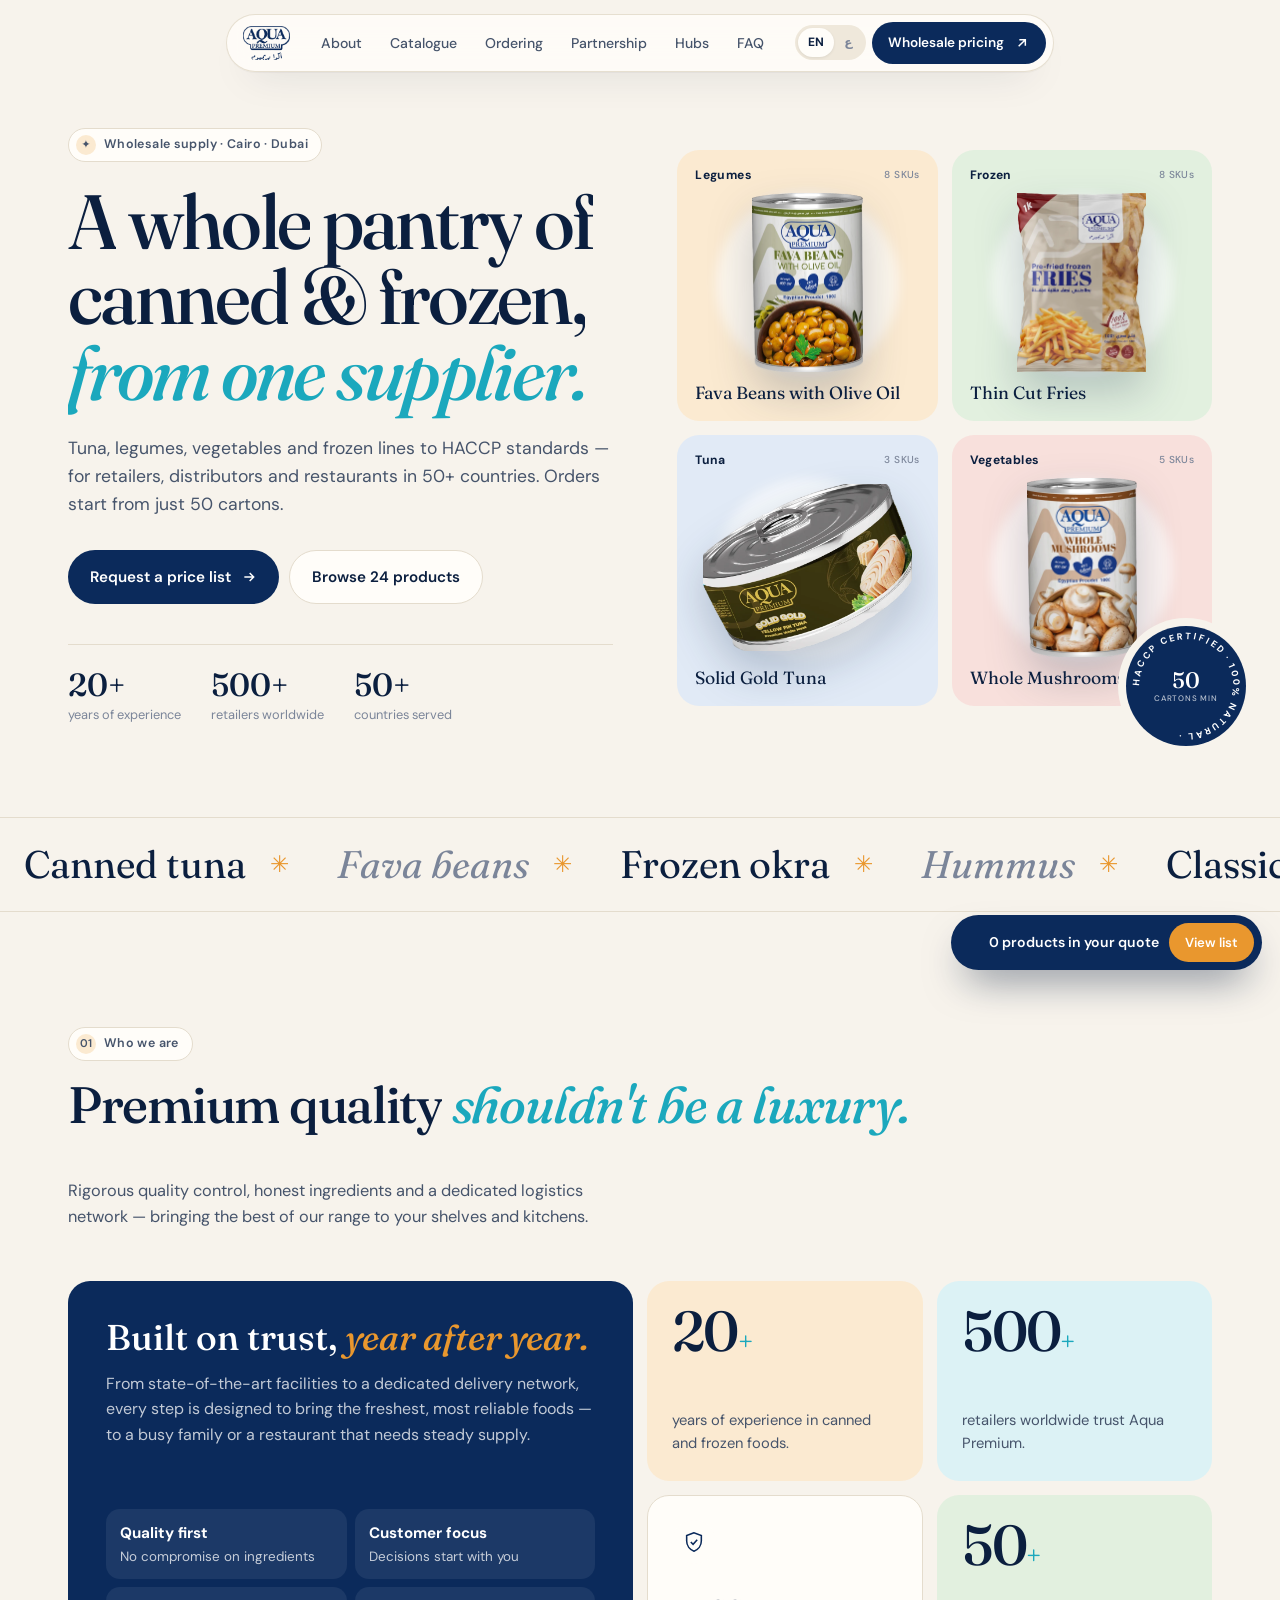
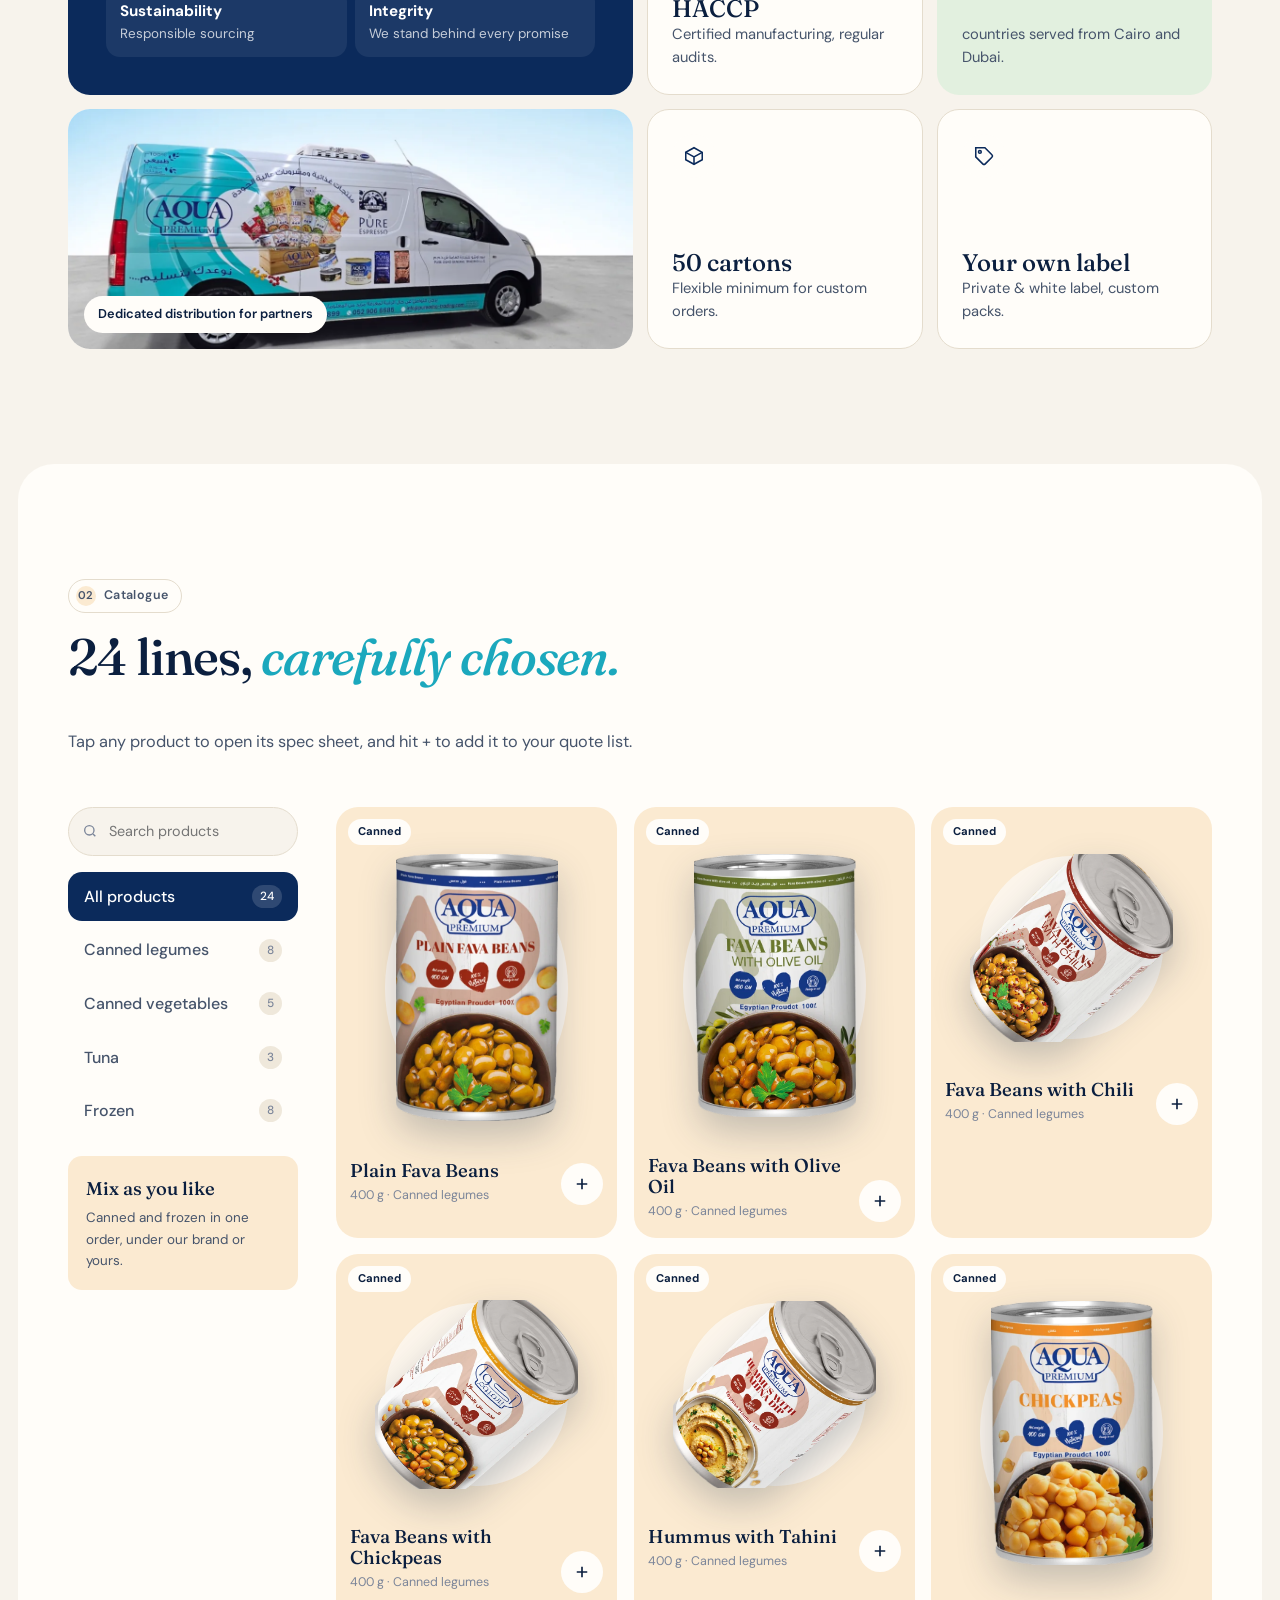
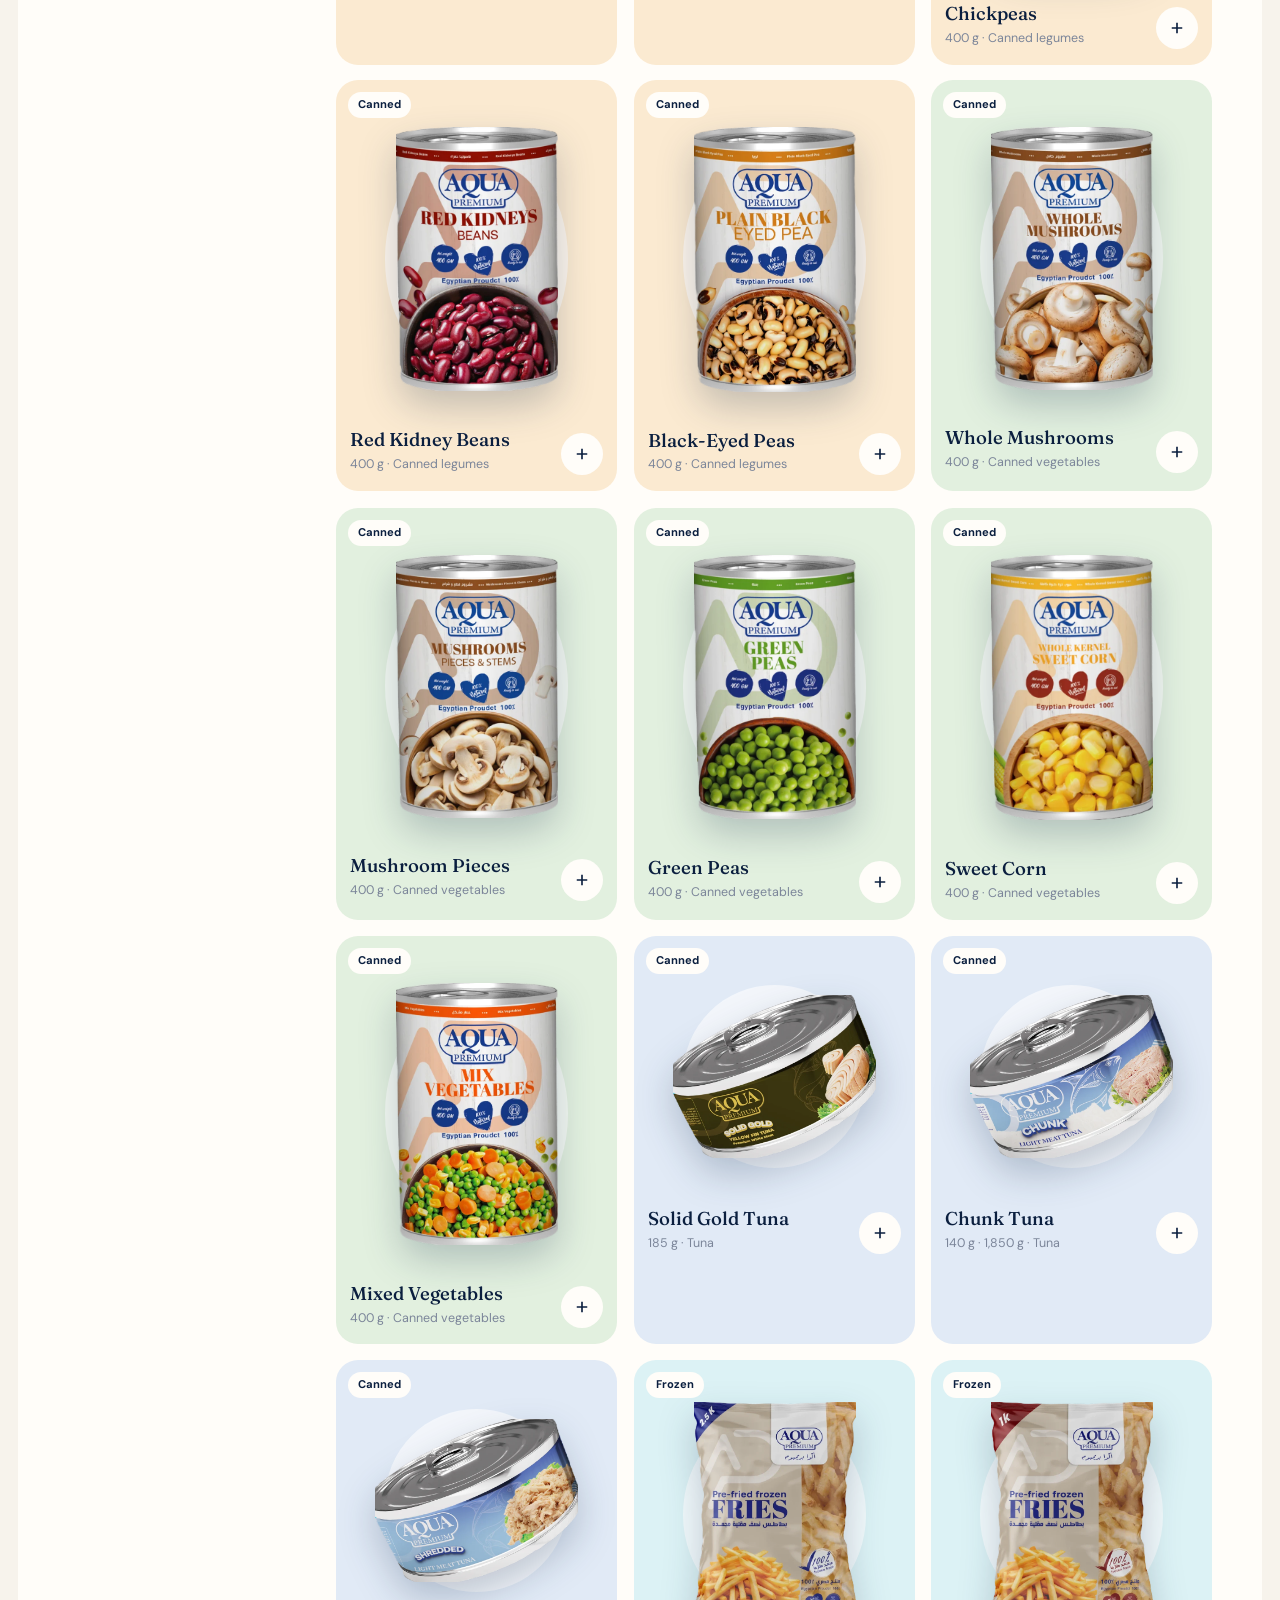
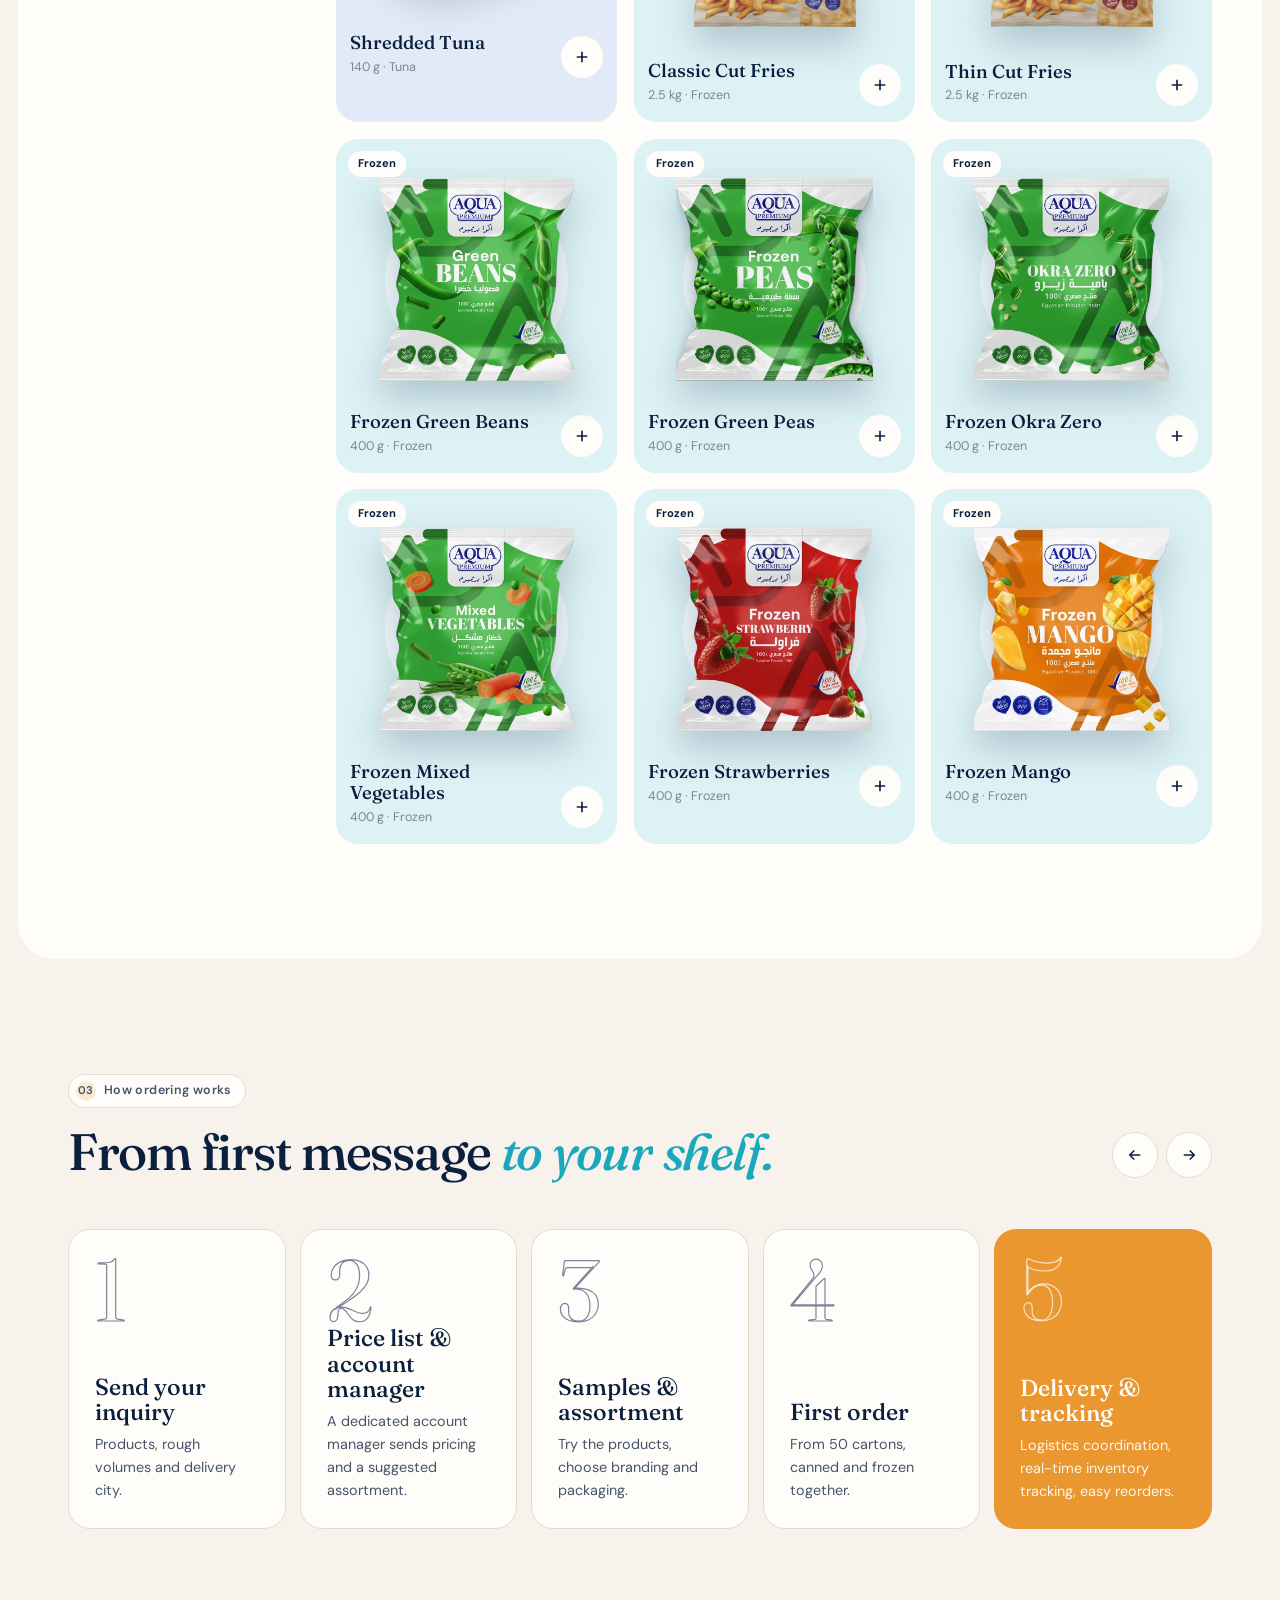
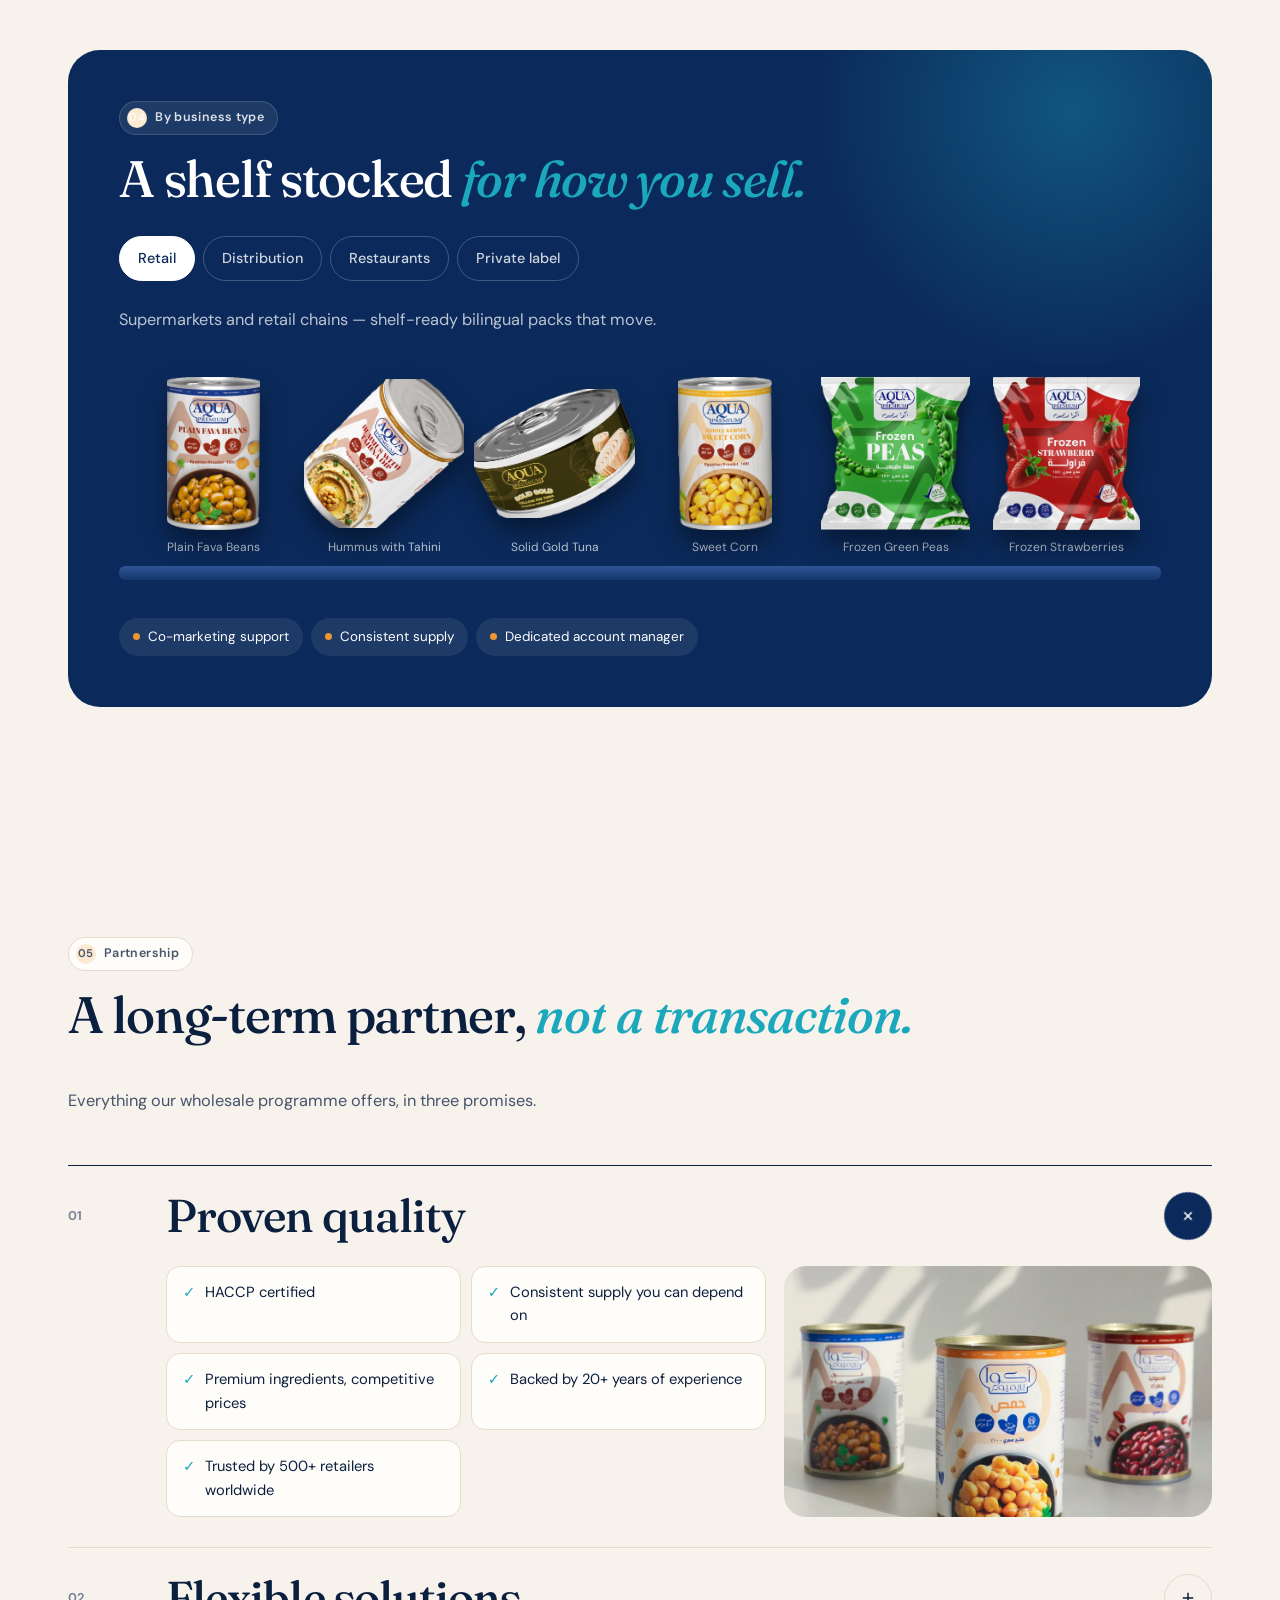
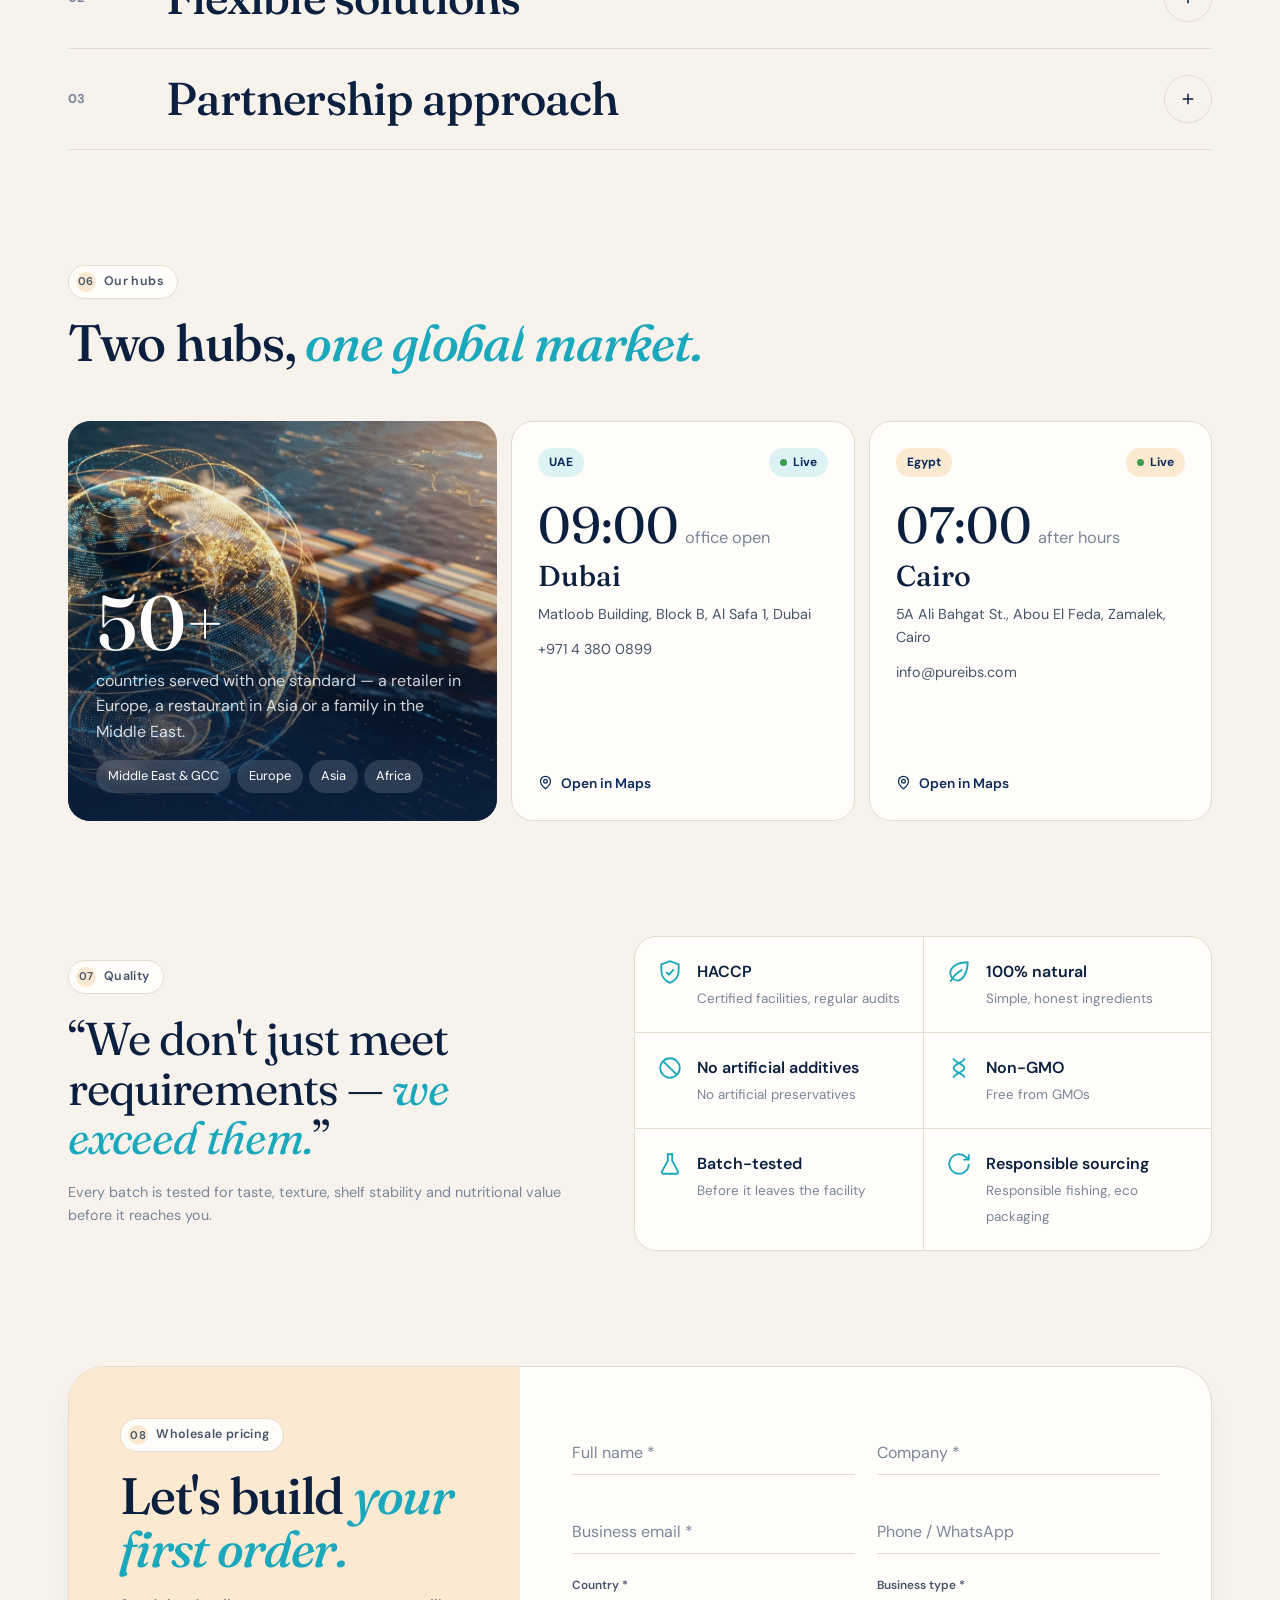
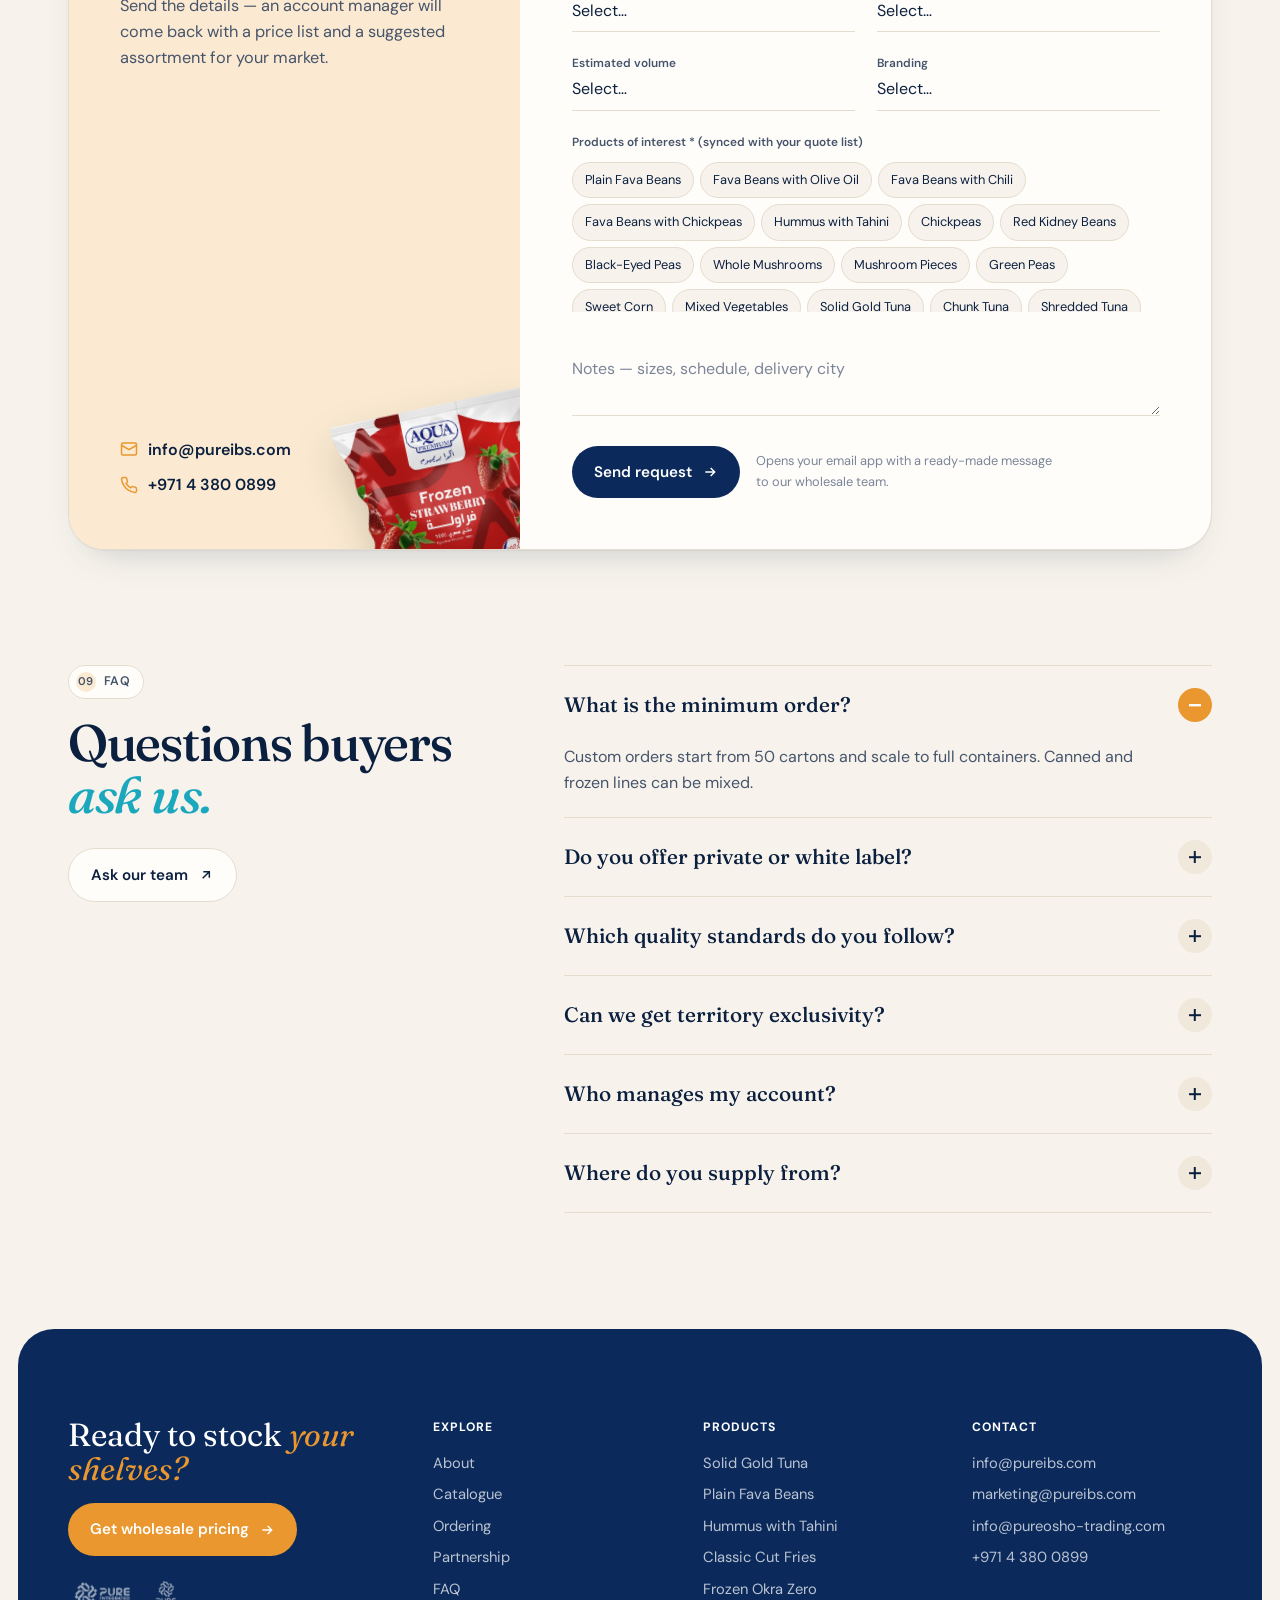
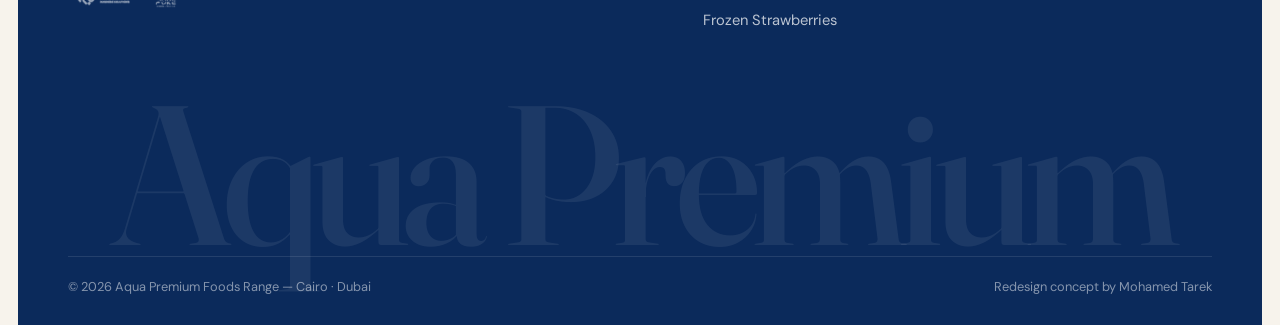
==== index.html @ a3c92cd8 "Import original Aqua Premium B2B concept Co-Authored-By: Claude Opus 5.5 <noreply@anthropic.com>" ====
<!DOCTYPE html>
<html lang="en" dir="ltr">
<head>
<meta charset="UTF-8">
<meta name="viewport" content="width=device-width, initial-scale=1">
<title>Aqua Premium Foods — Wholesale Canned &amp; Frozen Supply</title>
<meta name="description" content="Aqua Premium Foods — HACCP-certified canned tuna, legumes, vegetables and frozen foods for retailers, distributors and restaurants. Wholesale orders from 50 cartons, private label, Cairo &amp; Dubai.">
<meta name="theme-color" content="#F7F3EC">
<link rel="icon" type="image/png" href="assets/img/favicon.png">
<link rel="preconnect" href="https://fonts.googleapis.com">
<link rel="preconnect" href="https://fonts.gstatic.com" crossorigin>
<link href="https://fonts.googleapis.com/css2?family=Fraunces:ital,opsz,wght@0,9..144,400;0,9..144,500;1,9..144,400;1,9..144,500&family=DM+Sans:opsz,wght@9..40,400;9..40,500;9..40,600;9..40,700&family=Readex+Pro:wght@300;400;500;600&display=swap" rel="stylesheet">
<style>
:root{
  --bg:#F7F3EC;--paper:#FFFDF9;--sand:#EFE8DB;--ink:#0B1F3F;--ink-2:#46546B;--ink-3:#7B8599;--line:#E4DCCD;
  --navy:#0B2A5B;--aqua:#1BA8BD;--aqua-soft:#DCF2F5;--amber:#E9972E;--amber-soft:#FBEAD1;
  --green:#3E9B4F;--green-soft:#E2F0DF;--red:#D8453B;--red-soft:#F8E0DC;--blue-soft:#E1EAF6;
  --f-serif:"Fraunces",Georgia,serif;--f-sans:"DM Sans",system-ui,sans-serif;--f-ar:"Readex Pro",sans-serif;
  --r:22px;--r-sm:14px;--ease:cubic-bezier(.2,.8,.2,1);
  --wrap:1240px;--gut:clamp(18px,4vw,48px);
  --sh:0 1px 1px rgba(11,31,63,.04),0 18px 40px -24px rgba(11,31,63,.28);
}
*,*::before,*::after{box-sizing:border-box;margin:0;padding:0}
html{scroll-behavior:smooth;-webkit-text-size-adjust:100%}
body{font-family:var(--f-sans);color:var(--ink);background:var(--bg);font-size:16px;line-height:1.6;-webkit-font-smoothing:antialiased;overflow-x:hidden}
html[lang="ar"] body{font-family:var(--f-ar)}
html[lang="ar"] :is(h1,h2,h3,.num,summary,blockquote,.clock,.mark,.proof b,.tk span,.tile .nm,.mmenu a,.side-note b,.card h3,.ql-i b){font-family:var(--f-ar)!important;letter-spacing:0!important;font-style:normal!important}
img{display:block;max-width:100%}
a{color:inherit;text-decoration:none}
button{font:inherit;color:inherit;background:none;border:0;cursor:pointer}
input,select,textarea{font:inherit;color:inherit}
.wrap{max-width:var(--wrap);margin-inline:auto;padding-inline:var(--gut)}
[dir="ltr"]{unicode-bidi:isolate}
::selection{background:var(--amber);color:#fff}
.eyebrow{display:inline-flex;align-items:center;gap:8px;font-size:.78rem;font-weight:600;letter-spacing:.03em;color:var(--ink-2);padding:6px 13px 6px 7px;border-radius:40px;background:var(--paper);border:1px solid var(--line)}
html[dir="rtl"] .eyebrow{padding:6px 7px 6px 13px}
.eyebrow i{width:20px;height:20px;border-radius:50%;background:var(--amber-soft);display:grid;place-items:center;font-style:normal;font-size:.7rem}
h2.t{font-family:var(--f-serif);font-weight:500;font-size:clamp(2rem,4vw,3.4rem);line-height:1.02;letter-spacing:-.025em;margin-top:18px}
h2.t em,h1 em{font-style:italic;color:var(--aqua)}
.sub{color:var(--ink-2);font-size:1.02rem;max-width:52ch;margin-top:16px}
.head{display:flex;justify-content:space-between;align-items:flex-end;gap:30px;flex-wrap:wrap;margin-bottom:clamp(30px,4vw,52px)}
section{padding-block:clamp(70px,9vw,130px)}
.b{display:inline-flex;align-items:center;gap:10px;padding:14px 22px;border-radius:40px;font-weight:600;font-size:.95rem;transition:transform .35s var(--ease),background .3s,color .3s,box-shadow .3s,border-color .3s;white-space:nowrap}
.b svg{width:16px;height:16px;flex:none}
html[dir="rtl"] .b svg.ar{transform:scaleX(-1)}
.b-ink{background:var(--navy);color:#fff}.b-ink:hover{background:var(--aqua);box-shadow:0 14px 30px -12px rgba(27,168,189,.7)}
.b-soft{background:var(--paper);border:1px solid var(--line)}.b-soft:hover{border-color:var(--ink)}
.b-amber{background:var(--amber);color:#fff}.b-amber:hover{background:#d4831c}
.rv{opacity:0;filter:blur(10px);transform:scale(.985);transition:opacity 1.1s var(--ease),filter 1.1s var(--ease),transform 1.1s var(--ease)}
.rv.in{opacity:1;filter:none;transform:none}
.w{display:inline-block;overflow:hidden;vertical-align:top;padding-bottom:.12em;margin-bottom:-.12em}
.w>span{display:inline-block;transform:translateY(110%) rotate(5deg);transform-origin:left bottom;transition:transform 1s var(--ease)}
.split.in .w>span{transform:none}
.nav{position:fixed;top:14px;inset-inline:0;z-index:50;display:flex;justify-content:center;padding-inline:12px;transition:transform .5s var(--ease);pointer-events:none}
.nav.hide{transform:translateY(-140%)}
.nav-in{pointer-events:auto;display:flex;align-items:center;gap:6px;padding:7px 7px 7px 16px;border-radius:60px;background:rgba(255,253,249,.84);backdrop-filter:blur(18px) saturate(1.4);-webkit-backdrop-filter:blur(18px);border:1px solid rgba(228,220,205,.9);box-shadow:var(--sh);max-width:100%}
html[dir="rtl"] .nav-in{padding:7px 16px 7px 7px}
.nav-logo img{height:34px;width:auto}
.nav-links{display:flex;gap:2px;margin-inline:12px}
.nav-links a{padding:8px 13px;border-radius:30px;font-size:.88rem;font-weight:500;color:var(--ink-2);transition:background .25s,color .25s}
.nav-links a:hover,.nav-links a.act{background:var(--sand);color:var(--ink)}
.lang{display:flex;background:var(--sand);border-radius:30px;padding:3px}
.lang button{padding:5px 10px;border-radius:30px;font-size:.75rem;font-weight:700;color:var(--ink-3)}
.lang button.on{background:var(--paper);color:var(--ink);box-shadow:0 1px 3px rgba(0,0,0,.08)}
.nav .b{padding:10px 16px;font-size:.85rem}
.burger{display:none;width:40px;height:40px;border-radius:50%;background:var(--sand);align-items:center;justify-content:center;flex-direction:column;gap:4px}
.burger span{width:16px;height:1.6px;background:var(--ink);transition:transform .3s,opacity .3s}
.burger.x span:nth-child(1){transform:translateY(5.6px) rotate(45deg)}.burger.x span:nth-child(2){opacity:0}.burger.x span:nth-child(3){transform:translateY(-5.6px) rotate(-45deg)}
.mmenu{position:fixed;inset:10px;z-index:45;border-radius:26px;background:var(--navy);color:#fff;padding:96px 26px 26px;display:flex;flex-direction:column;gap:2px;clip-path:circle(0% at 50% 34px);transition:clip-path .7s var(--ease),visibility 0s .7s;visibility:hidden}
.mmenu.open{clip-path:circle(150% at 50% 34px);visibility:visible;transition:clip-path .7s var(--ease)}
.mmenu a{font-family:var(--f-serif);font-size:2rem;padding:6px 0;border-bottom:1px solid rgba(255,255,255,.12)}
.mmenu a.b{margin-top:auto;justify-content:center;font-family:var(--f-sans)!important;font-size:1rem;border:0;padding:14px 22px}
.hero{padding-top:128px;padding-bottom:0}
.hero-grid{display:grid;grid-template-columns:1.02fr 1fr;gap:clamp(30px,5vw,70px);align-items:center}
.hero h1{font-family:var(--f-serif);font-weight:500;font-size:clamp(2.8rem,6vw,5.4rem);line-height:.98;letter-spacing:-.035em;margin-top:22px}
.hero .sub{font-size:1.1rem;margin-top:24px}
.hero-cta{display:flex;gap:10px;flex-wrap:wrap;margin-top:32px}
.proof{display:flex;gap:30px;flex-wrap:wrap;margin-top:40px;padding-top:24px;border-top:1px solid var(--line)}
.proof b{display:block;font-family:var(--f-serif);font-size:2rem;font-weight:500;line-height:1}
.proof>div>span{font-size:.8rem;color:var(--ink-3)}
.hero-tiles{position:relative}
.tiles{display:grid;grid-template-columns:1fr 1fr;gap:14px;aspect-ratio:1/1.04}
.tile{position:relative;border-radius:var(--r);overflow:hidden;background:var(--tc);display:flex;flex-direction:column;justify-content:space-between;padding:16px 18px;isolation:isolate;opacity:0;transform:translateY(30px);animation:tin 1.1s var(--ease) forwards}
.tile:nth-child(1){--tc:var(--amber-soft);animation-delay:.15s}.tile:nth-child(2){--tc:var(--green-soft);animation-delay:.3s}.tile:nth-child(3){--tc:var(--blue-soft);animation-delay:.45s}.tile:nth-child(4){--tc:var(--red-soft);animation-delay:.6s}
@keyframes tin{to{opacity:1;transform:none}}
.tile .lab{position:relative;z-index:2;font-size:.76rem;font-weight:700;letter-spacing:.03em;display:flex;justify-content:space-between;align-items:center;gap:8px}
.tile .lab small{font-weight:500;color:var(--ink-3)}
.tile .nm{position:relative;z-index:2;font-family:var(--f-serif);font-size:1.1rem;line-height:1.1;min-height:1.2em}
.tile .pics{position:absolute;inset:16% 10% 18%}
.tile .pics img{position:absolute;inset:0;width:100%;height:100%;object-fit:contain;filter:drop-shadow(0 20px 22px rgba(11,31,63,.22));opacity:0;transform:translateY(26px) scale(.92) rotate(-5deg);transition:opacity .9s var(--ease),transform 1.1s var(--ease)}
.tile .pics img.on{opacity:1;transform:none}
.tile::after{content:"";position:absolute;width:70%;aspect-ratio:1;border-radius:50%;background:rgba(255,255,255,.6);left:15%;top:16%;z-index:-1;filter:blur(6px)}
.stamp{position:absolute;z-index:3;width:120px;height:120px;border-radius:50%;background:var(--navy);color:#fff;display:grid;place-items:center;top:50%;left:50%;transform:translate(-50%,-50%);box-shadow:0 0 0 8px var(--bg)}
.stamp svg{position:absolute;inset:0;width:100%;height:100%;animation:spin 20s linear infinite}
.stamp text{font-size:9.2px;font-weight:700;letter-spacing:2.1px;fill:#fff;font-family:var(--f-sans)}
.stamp b{font-family:var(--f-serif);font-size:1.4rem;font-weight:500;line-height:1;text-align:center}
.stamp b small{display:block;font-family:var(--f-sans);font-size:.5rem;letter-spacing:.1em;opacity:.7;margin-top:3px}
@keyframes spin{to{transform:rotate(360deg)}}
.ticker{margin-top:clamp(50px,7vw,90px);border-block:1px solid var(--line);overflow:hidden;padding:16px 0}
.tk{display:flex;width:max-content;animation:tk 45s linear infinite}
html[dir="rtl"] .tk{animation-name:tkr}
@keyframes tk{to{transform:translateX(-50%)}}@keyframes tkr{to{transform:translateX(50%)}}
.tk span{font-family:var(--f-serif);font-size:clamp(1.5rem,3vw,2.4rem);padding-inline:24px;white-space:nowrap;display:flex;align-items:center;gap:24px}
.tk span::after{content:"✳";font-size:.6em;color:var(--amber);font-style:normal}
.tk span:nth-child(even){font-style:italic;color:var(--ink-3)}
.bento{display:grid;grid-template-columns:repeat(4,1fr);grid-auto-rows:minmax(200px,auto);gap:14px}
.bx{border-radius:var(--r);background:var(--paper);border:1px solid var(--line);padding:24px;display:flex;flex-direction:column;justify-content:space-between;gap:16px;position:relative;overflow:hidden;transition:transform .6s var(--ease),box-shadow .6s}
.bx:hover{transform:translateY(-4px);box-shadow:var(--sh)}
.bx .num{font-family:var(--f-serif);font-size:clamp(2.8rem,4.4vw,3.9rem);line-height:.9;font-weight:500;letter-spacing:-.03em}
.bx .num small{font-size:.5em;color:var(--aqua)}
.bx p{font-size:.92rem;color:var(--ink-2);max-width:34ch}
.bx h3{font-family:var(--f-serif);font-weight:500;font-size:1.5rem;line-height:1.1}
.bx.story{grid-column:span 2;grid-row:span 2;background:var(--navy);color:#fff;border:0;padding:clamp(24px,3vw,38px)}
.bx.story h3{font-size:clamp(1.7rem,2.8vw,2.5rem);line-height:1.05}
.bx.story h3 em{color:var(--amber);font-style:italic}
.bx.story p{color:rgba(255,255,255,.75);max-width:46ch;font-size:1rem}
.vals{display:grid;grid-template-columns:1fr 1fr;gap:8px}
.vals>span{padding:12px 14px;border-radius:var(--r-sm);background:rgba(255,255,255,.07);font-size:.84rem;color:rgba(255,255,255,.75);transition:background .3s}
.vals>span:hover{background:rgba(255,255,255,.13)}
.vals b{display:block;color:#fff;font-size:.95rem}
.bx.photo{grid-column:span 2;padding:0;border:0;min-height:240px}
.bx.photo img{position:absolute;inset:0;width:100%;height:100%;object-fit:cover;transition:transform 1.4s var(--ease)}
.bx.photo:hover img{transform:scale(1.05)}
.bx.photo span{position:absolute;bottom:16px;inset-inline-start:16px;background:var(--paper);padding:8px 14px;border-radius:30px;font-size:.8rem;font-weight:600}
.bx.aqua{background:var(--aqua-soft);border-color:transparent}
.bx.amber{background:var(--amber-soft);border-color:transparent}
.bx.green{background:var(--green-soft);border-color:transparent}
.ic{width:44px;height:44px;border-radius:50%;background:var(--paper);display:grid;place-items:center}
.ic svg{width:22px;height:22px;color:var(--navy)}
.cat{background:var(--paper);border-radius:36px;margin-inline:clamp(0px,1.4vw,18px)}
.cat-layout{display:grid;grid-template-columns:230px 1fr;gap:clamp(24px,3vw,44px);align-items:start}
.side{position:sticky;top:96px;display:flex;flex-direction:column;gap:4px}
.side button{display:flex;justify-content:space-between;align-items:center;gap:10px;padding:12px 16px;border-radius:var(--r-sm);font-weight:500;color:var(--ink-2);text-align:start;transition:background .25s,color .25s}
.side button small{font-size:.74rem;color:var(--ink-3);background:var(--sand);padding:2px 8px;border-radius:20px}
.side button:hover{background:var(--bg)}
.side button.on{background:var(--navy);color:#fff}.side button.on small{background:rgba(255,255,255,.15);color:#fff}
.search{position:relative;margin-bottom:12px}
.search input{width:100%;padding:12px 14px 12px 40px;border-radius:40px;border:1px solid var(--line);background:var(--bg);font-size:.9rem}
html[dir="rtl"] .search input{padding:12px 40px 12px 14px}
.search input:focus{outline:0;border-color:var(--aqua)}
.search svg{position:absolute;inset-inline-start:14px;top:50%;transform:translateY(-50%);width:16px;height:16px;color:var(--ink-3)}
.side-note{margin-top:16px;padding:18px;border-radius:var(--r-sm);background:var(--amber-soft);font-size:.84rem;color:var(--ink-2)}
.side-note b{display:block;color:var(--ink);font-family:var(--f-serif);font-size:1.15rem;font-weight:500;margin-bottom:4px}
.m-search{display:none}
.grid{display:grid;grid-template-columns:repeat(3,1fr);gap:16px}
.card{position:relative;border-radius:var(--r);background:var(--cc);padding:14px 14px 16px;display:flex;flex-direction:column;cursor:pointer;transition:transform .6s var(--ease),box-shadow .6s;animation:pop .6s var(--ease) both}
@keyframes pop{from{opacity:0;transform:translateY(14px) scale(.97)}}
.card:hover{transform:translateY(-6px);box-shadow:var(--sh)}
.card[data-cat="leg"]{--cc:var(--amber-soft)}.card[data-cat="veg"]{--cc:var(--green-soft)}.card[data-cat="sea"]{--cc:var(--blue-soft)}.card[data-cat="frz"]{--cc:var(--aqua-soft)}
.card.hide{display:none}
.card .pic{aspect-ratio:1;display:grid;place-items:center;position:relative}
.card .pic::before{content:"";position:absolute;inset:14%;border-radius:50%;background:rgba(255,255,255,.6);transition:transform .8s var(--ease)}
.card:hover .pic::before{transform:scale(1.12)}
.card .pic img{position:relative;width:80%;height:80%;object-fit:contain;filter:drop-shadow(0 16px 18px rgba(11,31,63,.22));transition:transform .8s var(--ease)}
.card:hover .pic img{transform:rotate(-5deg) scale(1.06)}
.card .tag{position:absolute;top:12px;inset-inline-start:12px;z-index:2;font-size:.7rem;font-weight:700;padding:4px 10px;border-radius:30px;background:var(--paper)}
.card .info{display:flex;justify-content:space-between;align-items:flex-end;gap:10px;margin-top:6px}
.card h3{font-family:var(--f-serif);font-weight:500;font-size:1.16rem;line-height:1.12}
.card .meta{font-size:.78rem;color:var(--ink-3);margin-top:4px}
.plus{flex:none;width:42px;height:42px;border-radius:50%;background:var(--paper);display:grid;place-items:center;transition:background .3s,color .3s}
.plus svg{width:18px;height:18px;transition:transform .45s var(--ease)}
.plus:hover,.plus.on{background:var(--navy);color:#fff}
.plus.on svg{transform:rotate(135deg)}
.empty{grid-column:1/-1;display:none;padding:40px;text-align:center;border:1.5px dashed var(--line);border-radius:var(--r);color:var(--ink-3)}
.empty.on{display:block}
.tray{position:fixed;bottom:18px;inset-inline-end:18px;z-index:40;display:flex;align-items:center;gap:10px;padding:8px 8px 8px 20px;border-radius:40px;background:var(--navy);color:#fff;box-shadow:0 20px 40px -14px rgba(11,31,63,.6);transform:translateY(160%);transition:transform .6s var(--ease)}
html[dir="rtl"] .tray{padding:8px 20px 8px 8px}
.tray.on{transform:none}
.tray .th{display:flex;padding-inline-start:8px}
.tray .th img{width:32px;height:32px;object-fit:contain;border-radius:50%;background:#fff;padding:3px;margin-inline-start:-8px;border:2px solid var(--navy)}
.tray b{font-size:.88rem;font-weight:600}
.tray button{padding:9px 16px;border-radius:30px;background:var(--amber);font-weight:600;font-size:.82rem}
.scrim{position:fixed;inset:0;z-index:90;background:rgba(11,31,63,.35);backdrop-filter:blur(4px);opacity:0;pointer-events:none;transition:opacity .4s}
.scrim.on{opacity:1;pointer-events:auto}
.drawer{position:fixed;top:10px;bottom:10px;inset-inline-end:10px;z-index:100;width:min(470px,calc(100% - 20px));background:var(--paper);border-radius:26px;display:flex;flex-direction:column;overflow:hidden;transform:translateX(calc(100% + 24px));transition:transform .6s var(--ease)}
html[dir="rtl"] .drawer{transform:translateX(calc(-100% - 24px))}
.drawer.on{transform:none!important}
.d-top{display:flex;justify-content:space-between;align-items:center;padding:14px 16px 14px 22px;border-bottom:1px solid var(--line)}
html[dir="rtl"] .d-top{padding:14px 22px 14px 16px}
.d-top span{font-size:.8rem;font-weight:700;color:var(--ink-3)}
.x{width:38px;height:38px;border-radius:50%;background:var(--sand);display:grid;place-items:center;transition:transform .4s var(--ease)}
.x:hover{transform:rotate(90deg)}.x svg{width:15px;height:15px}
.d-body{flex:1;overflow:auto;padding:0 22px 22px}
.d-pic{margin-inline:-22px;background:var(--cc,var(--aqua-soft));aspect-ratio:1.3;display:grid;place-items:center;cursor:zoom-in}
.d-pic img{height:78%;object-fit:contain;filter:drop-shadow(0 24px 26px rgba(11,31,63,.25));animation:pop .7s var(--ease)}
.d-body h3{font-family:var(--f-serif);font-weight:500;font-size:2rem;line-height:1.05;margin-top:20px}
.d-body .alt{color:var(--ink-3);margin-top:4px}
.d-body .desc{color:var(--ink-2);margin-top:14px;font-size:.95rem}
.spec{margin-top:18px;border-top:1px solid var(--line)}
.spec div{display:flex;justify-content:space-between;gap:16px;padding:11px 0;border-bottom:1px solid var(--line);font-size:.88rem}
.spec dt{color:var(--ink-3)}.spec dd{text-align:end;font-weight:500}
.d-foot{padding:14px 16px;border-top:1px solid var(--line);display:flex;gap:8px}
.d-foot .b{flex:1;justify-content:center}
.ql{display:grid;gap:8px;padding-top:18px}
.ql-i{display:grid;grid-template-columns:54px 1fr auto;gap:12px;align-items:center;padding:8px;border-radius:var(--r-sm);background:var(--bg);animation:pop .5s var(--ease) both}
.ql-i img{width:54px;height:54px;object-fit:contain}
.ql-i b{font-family:var(--f-serif);font-weight:500}
.ql-i small{display:block;color:var(--ink-3);font-size:.78rem}
.ql-i button{width:32px;height:32px;border-radius:50%;background:var(--paper);display:grid;place-items:center}
.ql-i button svg{width:13px;height:13px}
.ql-empty{padding:40px 0;color:var(--ink-3);text-align:center}
.lightbox{position:fixed;inset:0;z-index:120;background:rgba(11,31,63,.92);display:grid;place-items:center;padding:30px;opacity:0;pointer-events:none;transition:opacity .3s;cursor:zoom-out}
.lightbox.on{opacity:1;pointer-events:auto}
.lightbox img{max-height:88svh;width:auto}
.rail{display:grid;grid-auto-flow:column;grid-auto-columns:minmax(212px,1fr);gap:14px;overflow-x:auto;scroll-snap-type:x mandatory;padding-bottom:6px;scrollbar-width:none}
.rail::-webkit-scrollbar{display:none}
.step{scroll-snap-align:start;border-radius:var(--r);padding:26px;background:var(--paper);border:1px solid var(--line);min-height:290px;display:flex;flex-direction:column;justify-content:space-between;transition:background .4s,transform .6s var(--ease)}
.step:hover{transform:translateY(-6px)}
.step .n{font-family:var(--f-serif);font-size:5.4rem;line-height:.8;font-weight:400;color:transparent;-webkit-text-stroke:1.2px var(--ink-3);transition:color .4s,-webkit-text-stroke-color .4s}
.step:hover .n{color:var(--amber);-webkit-text-stroke-color:var(--amber)}
.step h3{font-family:var(--f-serif);font-weight:500;font-size:1.45rem;line-height:1.1}
.step p{font-size:.9rem;color:var(--ink-2);margin-top:8px}
.step.last{background:var(--amber);color:#fff;border:0}.step.last p{color:rgba(255,255,255,.9)}.step.last .n{-webkit-text-stroke-color:rgba(255,255,255,.7)}.step.last:hover .n{color:#fff}
.rail-nav{display:flex;gap:8px}
.rail-nav button{width:46px;height:46px;border-radius:50%;border:1px solid var(--line);background:var(--paper);display:grid;place-items:center;transition:background .3s,color .3s}
.rail-nav button:hover{background:var(--navy);color:#fff}
.rail-nav svg{width:18px;height:18px}
html[dir="rtl"] .rail-nav svg{transform:scaleX(-1)}
.shelf-wrap{border-radius:32px;background:var(--navy);color:#fff;padding:clamp(26px,4vw,56px);position:relative;overflow:hidden}
.shelf-wrap::before{content:"";position:absolute;width:560px;height:560px;border-radius:50%;background:radial-gradient(circle,rgba(27,168,189,.35),transparent 65%);top:-220px;inset-inline-end:-140px}
.shelf-wrap>*{position:relative}
.shelf-wrap .eyebrow{background:rgba(255,255,255,.08);border-color:rgba(255,255,255,.15);color:rgba(255,255,255,.85)}
.shelf-wrap h2.t{color:#fff}.shelf-wrap .sub{color:rgba(255,255,255,.72)}
.pills{display:flex;gap:8px;flex-wrap:wrap}
.pills button{padding:10px 18px;border-radius:40px;border:1px solid rgba(255,255,255,.22);font-weight:500;font-size:.9rem;color:rgba(255,255,255,.8);transition:all .3s}
.pills button:hover{border-color:#fff;color:#fff}
.pills button.on{background:#fff;color:var(--navy);border-color:#fff}
.shelf{margin-top:44px;display:grid;grid-template-columns:repeat(6,1fr);gap:10px;align-items:end;position:relative;padding:0 14px}
.shelf::after{content:"";position:absolute;inset-inline:0;bottom:-10px;height:14px;border-radius:6px;background:linear-gradient(#2E5596,#15366C);box-shadow:0 22px 30px -12px rgba(0,0,0,.6)}
.sp{display:flex;flex-direction:column;align-items:center;gap:10px;animation:drop .8s var(--ease) both}
@keyframes drop{from{opacity:0;transform:translateY(-50px)}}
.sp img{height:clamp(90px,12vw,165px);max-width:100%;object-fit:contain;filter:drop-shadow(0 14px 12px rgba(0,0,0,.4));transition:transform .5s var(--ease)}
.sp:hover img{transform:translateY(-10px) rotate(-3deg)}
.sp span{font-size:.75rem;color:rgba(255,255,255,.72);text-align:center;line-height:1.25;min-height:2.5em}
.perks{display:flex;flex-wrap:wrap;gap:8px;margin-top:48px}
.perks span{padding:8px 14px;border-radius:30px;background:rgba(255,255,255,.08);font-size:.84rem;display:flex;gap:8px;align-items:center;animation:pop .6s var(--ease) both}
.perks span::before{content:"";width:7px;height:7px;border-radius:50%;background:var(--amber)}
.acc{border-top:1.5px solid var(--ink)}
.ac{border-bottom:1px solid var(--line)}
.ac-h{width:100%;display:grid;grid-template-columns:80px 1fr auto;gap:18px;align-items:center;padding:26px 0;text-align:start}
.ac-h .k{font-size:.8rem;font-weight:700;color:var(--ink-3)}
.ac-h h3{font-family:var(--f-serif);font-weight:500;font-size:clamp(1.7rem,3.6vw,3rem);line-height:1;letter-spacing:-.02em;transition:color .3s,transform .5s var(--ease)}
.ac-h:hover h3{color:var(--aqua);transform:translateX(8px)}
html[dir="rtl"] .ac-h:hover h3{transform:translateX(-8px)}
.ac-h .pm{width:48px;height:48px;border-radius:50%;border:1px solid var(--line);display:grid;place-items:center;transition:transform .5s var(--ease),background .3s,color .3s}
.ac-h .pm svg{width:18px;height:18px}
.ac.on .pm{transform:rotate(45deg);background:var(--navy);color:#fff;border-color:var(--navy)}
.ac-b{display:grid;grid-template-rows:0fr;transition:grid-template-rows .7s var(--ease)}
.ac.on .ac-b{grid-template-rows:1fr}
.ac-b>div{overflow:hidden;min-height:0}
.ac-in{display:grid;grid-template-columns:80px 1.4fr 1fr;gap:18px;padding-bottom:30px}
.ac-in ul{list-style:none;display:grid;grid-template-columns:1fr 1fr;gap:10px;grid-column:2;align-content:start}
.ac-in li{padding:14px 16px;border-radius:var(--r-sm);background:var(--paper);border:1px solid var(--line);font-size:.92rem;display:flex;gap:10px;align-items:flex-start}
.ac-in li::before{content:"✓";color:var(--aqua);font-weight:700}
.ac-in .ph{border-radius:var(--r);overflow:hidden;min-height:220px;background:var(--sand);position:relative}
.ac-in .ph img{position:absolute;inset:0;width:100%;height:100%;object-fit:cover}
.ac-in .ph.pk{display:grid;place-items:center;background:var(--aqua-soft)}
.ac-in .ph.pk img{position:static;width:auto;height:80%;max-height:240px;object-fit:contain;filter:drop-shadow(0 18px 20px rgba(11,31,63,.25))}
.hubs{display:grid;grid-template-columns:1.25fr 1fr 1fr;gap:14px}
.globe{border-radius:var(--r);overflow:hidden;position:relative;min-height:400px;color:#fff;padding:28px;display:flex;flex-direction:column;justify-content:flex-end;isolation:isolate}
.globe img{position:absolute;inset:0;width:100%;height:100%;object-fit:cover;z-index:-2;transform:scale(1.12);transition:transform 2.4s var(--ease)}
.globe.in img{transform:none}
.globe::before{content:"";position:absolute;inset:0;z-index:-1;background:linear-gradient(0deg,rgba(11,31,63,.92),rgba(11,31,63,.05) 65%)}
.globe .num{font-family:var(--f-serif);font-weight:500;font-size:clamp(3.4rem,6vw,5.4rem);line-height:.9}
.globe p{color:rgba(255,255,255,.82);max-width:38ch;margin-top:10px}
.regions{display:flex;gap:6px;flex-wrap:wrap;margin-top:16px}
.regions span{padding:6px 12px;border-radius:30px;background:rgba(255,255,255,.14);backdrop-filter:blur(6px);font-size:.8rem}
.hub{border-radius:var(--r);background:var(--paper);border:1px solid var(--line);padding:26px;display:flex;flex-direction:column;gap:12px}
.hub .flag{display:flex;justify-content:space-between;align-items:center;gap:10px}
.hub .flag span{font-size:.75rem;font-weight:700;padding:5px 11px;border-radius:30px;background:var(--aqua-soft);color:var(--navy)}
.hub.eg .flag span{background:var(--amber-soft)}
.clock{font-family:var(--f-serif);font-size:3.2rem;line-height:1;font-weight:400;font-variant-numeric:tabular-nums;margin-top:10px}
.clock small{font-size:.32em;color:var(--ink-3);font-family:var(--f-sans);margin-inline-start:6px}
.hub h3{font-family:var(--f-serif);font-weight:500;font-size:1.8rem;line-height:1}
.hub p{font-size:.9rem;color:var(--ink-2)}
.hub a.m{margin-top:auto;padding-top:10px;font-size:.86rem;font-weight:600;display:inline-flex;gap:8px;align-items:center;color:var(--navy)}
.hub a.m svg{width:15px;height:15px}
.live{display:inline-flex;align-items:center;gap:6px;font-size:.75rem;color:var(--green);font-weight:600}
.live::before{content:"";width:7px;height:7px;border-radius:50%;background:var(--green);animation:pulse 2s infinite}
@keyframes pulse{50%{opacity:.3}}
.q{display:grid;grid-template-columns:1fr 1.15fr;gap:clamp(30px,5vw,70px);align-items:center}
.q blockquote{font-family:var(--f-serif);font-size:clamp(1.9rem,3.6vw,3.2rem);line-height:1.08;letter-spacing:-.02em;font-weight:400;margin-top:20px}
.q blockquote em{color:var(--aqua)}
.q cite{display:block;margin-top:18px;font-style:normal;color:var(--ink-3);font-size:.9rem}
.qs{display:grid;grid-template-columns:1fr 1fr;gap:1px;background:var(--line);border:1px solid var(--line);border-radius:var(--r);overflow:hidden}
.qs div{background:var(--paper);padding:22px;display:flex;gap:14px;align-items:flex-start;transition:background .3s}
.qs div:hover{background:var(--aqua-soft)}
.qs svg{flex:none;width:26px;height:26px;color:var(--aqua)}
.qs b{display:block;font-weight:600}
.qs span{font-size:.84rem;color:var(--ink-3)}
.form-card{border-radius:36px;background:var(--paper);border:1px solid var(--line);display:grid;grid-template-columns:.85fr 1.3fr;overflow:hidden;box-shadow:var(--sh)}
.fc-l{background:var(--amber-soft);padding:clamp(28px,4vw,52px);display:flex;flex-direction:column;gap:18px;position:relative;overflow:hidden;min-height:420px}
.fc-l img.deco{position:absolute;width:58%;bottom:-6%;inset-inline-end:-10%;transform:rotate(-12deg);filter:drop-shadow(0 20px 20px rgba(0,0,0,.18));transition:transform 1s var(--ease)}
.form-card:hover .fc-l img.deco{transform:rotate(-4deg) translateY(-8px)}
.fc-l .c{display:grid;gap:10px;margin-top:auto;position:relative;z-index:1}
.fc-l .c a{display:flex;align-items:center;gap:10px;font-weight:600;width:max-content}
.fc-l .c svg{width:18px;height:18px;color:var(--amber)}
.fc-r{padding:clamp(28px,4vw,52px);display:grid;gap:22px}
.row{display:grid;grid-template-columns:1fr 1fr;gap:22px}
.f{position:relative}
.f input,.f select,.f textarea{width:100%;border:0;border-bottom:1.5px solid var(--line);background:transparent;padding:22px 0 8px;font-size:1rem;border-radius:0;appearance:none;-webkit-appearance:none;transition:border-color .3s}
.f select{cursor:pointer}
.f textarea{min-height:70px;resize:vertical}
.f label{position:absolute;top:22px;inset-inline-start:0;font-size:1rem;color:var(--ink-3);pointer-events:none;transition:all .3s var(--ease)}
.f :is(input,textarea):focus+label,.f :is(input,textarea):not(:placeholder-shown)+label,.f select+label{top:0;font-size:.74rem;font-weight:600;color:var(--ink-2)}
.f :is(input,select,textarea):focus{outline:0;border-color:var(--aqua)}
.f.err :is(input,select){border-color:var(--red)}
.pk{display:grid;gap:10px}
.pk>span{font-size:.74rem;font-weight:600;color:var(--ink-2)}
.chips{display:flex;flex-wrap:wrap;gap:6px;max-height:150px;overflow:auto}
.chip{padding:7px 12px;border-radius:30px;background:var(--bg);border:1px solid var(--line);font-size:.8rem;cursor:pointer;transition:all .25s;user-select:none}
.chip:hover{border-color:var(--ink-3)}
.chip.on{background:var(--navy);color:#fff;border-color:var(--navy)}
.chips.err .chip{border-color:#EDB0A9}
.send{display:flex;align-items:center;gap:16px;flex-wrap:wrap}
.send p{font-size:.8rem;color:var(--ink-3);max-width:34ch}
.toast{display:none;padding:12px 16px;border-radius:var(--r-sm);font-size:.88rem}
.toast.show{display:block}.toast.ok{background:var(--green-soft);color:#276236}.toast.bad{background:var(--red-soft);color:#9B2A22}
.faq{display:grid;grid-template-columns:.8fr 1.2fr;gap:clamp(30px,5vw,70px);align-items:start}
.faq .side-h{position:sticky;top:100px}
.faq .side-h .b{margin-top:26px}
details{border-bottom:1px solid var(--line)}
details:first-child{border-top:1px solid var(--line)}
summary{list-style:none;cursor:pointer;display:flex;justify-content:space-between;align-items:center;gap:20px;padding:22px 0;font-family:var(--f-serif);font-size:1.3rem;font-weight:500;line-height:1.2;transition:color .3s}
summary:hover{color:var(--aqua)}
summary::-webkit-details-marker{display:none}
summary i{flex:none;width:34px;height:34px;border-radius:50%;background:var(--sand);position:relative;transition:background .3s}
summary i::before,summary i::after{content:"";position:absolute;left:50%;top:50%;width:12px;height:1.6px;background:var(--ink);transform:translate(-50%,-50%);transition:transform .4s var(--ease),background .3s}
summary i::after{transform:translate(-50%,-50%) rotate(90deg)}
details[open] summary i{background:var(--amber)}
details[open] summary i::after{transform:translate(-50%,-50%) rotate(0)}
details[open] summary i::before,details[open] summary i::after{background:#fff}
details p{padding:0 54px 22px 0;color:var(--ink-2);animation:pop .5s var(--ease)}
html[dir="rtl"] details p{padding:0 0 22px 54px}
footer{background:var(--navy);color:rgba(255,255,255,.72);border-radius:36px 36px 0 0;margin-inline:clamp(0px,1.4vw,18px);padding-top:clamp(60px,7vw,100px);overflow:hidden}
.f-top{display:grid;grid-template-columns:1.4fr 1fr 1fr 1fr;gap:30px}
.f-top h4{font-size:.76rem;letter-spacing:.08em;text-transform:uppercase;color:#fff;margin-bottom:14px}
.f-top ul{list-style:none;display:grid;gap:8px;font-size:.92rem}
.f-top a:hover{color:#fff}
.f-cta h3{font-family:var(--f-serif);font-weight:400;font-size:2rem;color:#fff;line-height:1.05;margin-bottom:18px}
.f-cta h3 em{color:var(--amber);font-style:italic}
.f-group{display:flex;gap:14px;margin-top:24px}.f-group img{height:30px;width:auto;mix-blend-mode:screen;opacity:.7}
.mark{font-family:var(--f-serif);font-weight:500;font-size:clamp(3.6rem,15.5vw,14rem);line-height:.82;letter-spacing:-.05em;color:rgba(255,255,255,.07);white-space:nowrap;margin-top:60px;text-align:center;transition:color 1s;user-select:none}
.mark:hover{color:rgba(27,168,189,.35)}
.f-bot{display:flex;justify-content:space-between;gap:16px;flex-wrap:wrap;padding:20px 0 28px;border-top:1px solid rgba(255,255,255,.1);font-size:.8rem;color:rgba(255,255,255,.5)}
@media (max-width:1100px){
  .nav-links{display:none}.burger{display:flex}
  .bento{grid-template-columns:1fr 1fr}.bx.story{grid-row:auto}
  .hubs{grid-template-columns:1fr 1fr}.globe{grid-column:1/-1;min-height:300px}
  .grid{grid-template-columns:repeat(2,1fr)}
}
@media (max-width:900px){
  .hero-grid,.q,.faq,.form-card{grid-template-columns:1fr}
  .hero-tiles{max-width:520px;margin-inline:auto;width:100%}
  .cat-layout{grid-template-columns:1fr}
  .side{position:static;flex-direction:row;overflow-x:auto;scrollbar-width:none;gap:6px}
  .side::-webkit-scrollbar{display:none}
  .side button{flex:none;border:1px solid var(--line);border-radius:30px;padding:9px 14px}
  .side .search,.side .side-note{display:none}
  .m-search{display:block}
  .ac-in{grid-template-columns:1fr}.ac-in ul{grid-column:auto}.ac-h{grid-template-columns:36px 1fr auto}
  .faq .side-h{position:static}
  .f-top{grid-template-columns:1fr 1fr}
  .shelf{grid-template-columns:repeat(3,1fr);row-gap:26px;padding:0}
  .shelf::after{display:none}
  .sp{border-bottom:10px solid #2A4F8E;padding-bottom:8px}
  .fc-l{min-height:320px}
}
@media (max-width:620px){
  .nav .b .t{display:none}
  .bento{grid-template-columns:1fr}.bx.story,.bx.photo{grid-column:auto}
  .vals{grid-template-columns:1fr}
  .hubs{grid-template-columns:1fr}
  .grid{grid-template-columns:1fr 1fr;gap:10px}
  .card{padding:10px 10px 12px}.card h3{font-size:1rem}.plus{width:36px;height:36px}
  .card .info{flex-direction:column;align-items:flex-start}
  .row,.ac-in ul,.qs{grid-template-columns:1fr}
  .f-top{grid-template-columns:1fr}
  .proof{gap:20px}.proof b{font-size:1.6rem}
  .stamp{width:92px;height:92px}.stamp b{font-size:1.1rem}
  .tray b{display:none}
  summary{font-size:1.12rem}
}
@media (prefers-reduced-motion:reduce){*,*::before,*::after{animation-duration:.01ms!important;transition-duration:.01ms!important}.rv{opacity:1;filter:none;transform:none}.w>span{transform:none}}
/* fixes */
.num,.proof b,.clock,.stamp b,.step .n,.mark,h1,h2,h3{font-variant-numeric:lining-nums}
.clock{font-variant-numeric:lining-nums tabular-nums}
.stamp{top:auto;left:auto;bottom:-34px;inset-inline-start:-34px;transform:none}
@media (max-width:900px){.stamp{bottom:-24px;inset-inline-start:-10px}}
.stamp{inset-inline-start:auto;inset-inline-end:-34px;bottom:-40px}
@media (max-width:900px){.stamp{inset-inline-end:-8px;inset-inline-start:auto;bottom:-30px}}
.vals span span{display:block;padding:0;background:none;border-radius:0}
.fc-l img.deco{width:44%;bottom:-8%;inset-inline-end:-6%}
html,body{overflow-x:clip}
</style>
</head>
<body>
<header class="nav" id="nav"><div class="nav-in">
  <a href="#top" class="nav-logo" aria-label="Aqua Premium"><img src="assets/img/logo-navy.png" alt="Aqua Premium"></a>
  <nav class="nav-links" aria-label="Main">
    <a href="#about" data-ar="من نحن">About</a>
    <a href="#catalogue" data-ar="الكتالوج">Catalogue</a>
    <a href="#ordering" data-ar="طريقة الطلب">Ordering</a>
    <a href="#partnership" data-ar="الشراكة">Partnership</a>
    <a href="#hubs" data-ar="مكاتبنا">Hubs</a>
    <a href="#faq" data-ar="الأسئلة">FAQ</a>
  </nav>
  <div class="lang" role="group" aria-label="Language"><button id="lEn" class="on">EN</button><button id="lAr">ع</button></div>
  <a href="#request" class="b b-ink"><span class="t" data-ar="أسعار الجملة">Wholesale pricing</span><svg class="ar" viewBox="0 0 24 24" fill="none" stroke="currentColor" stroke-width="2.2"><path d="M7 17 17 7M8 7h9v9"/></svg></a>
  <button class="burger" id="burger" aria-label="Menu" aria-expanded="false"><span></span><span></span><span></span></button>
</div></header>
<div class="mmenu" id="mmenu">
  <a href="#about" data-ar="من نحن">About</a>
  <a href="#catalogue" data-ar="الكتالوج">Catalogue</a>
  <a href="#ordering" data-ar="طريقة الطلب">Ordering</a>
  <a href="#partnership" data-ar="الشراكة">Partnership</a>
  <a href="#hubs" data-ar="مكاتبنا">Hubs</a>
  <a href="#faq" data-ar="الأسئلة">FAQ</a>
  <a href="#request" class="b b-amber" data-ar="اطلب أسعار الجملة">Get wholesale pricing</a>
</div>

<section class="hero" id="top">
  <div class="wrap hero-grid">
    <div>
      <span class="eyebrow"><i>✦</i><span data-ar="حلول الجملة · القاهرة · دبي">Wholesale supply · Cairo · Dubai</span></span>
      <h1 class="split" data-split data-ar="مخزن كامل من المعلبات والمجمدات، <em>بمورّد واحد.</em>">A whole pantry of canned &amp; frozen, <em>from one supplier.</em></h1>
      <p class="sub rv" data-ar="تونة وبقوليات وخضروات ومجمدات بجودة HACCP — لسلاسل التجزئة والموزعين والمطاعم في أكثر من 50 دولة. الطلبات تبدأ من 50 كرتونة فقط.">Tuna, legumes, vegetables and frozen lines to HACCP standards — for retailers, distributors and restaurants in 50+ countries. Orders start from just 50 cartons.</p>
      <div class="hero-cta rv">
        <a href="#request" class="b b-ink"><span data-ar="اطلب قائمة الأسعار">Request a price list</span><svg class="ar" viewBox="0 0 24 24" fill="none" stroke="currentColor" stroke-width="2.2"><path d="M5 12h14M13 6l6 6-6 6"/></svg></a>
        <a href="#catalogue" class="b b-soft"><span data-ar="تصفّح 24 منتجًا">Browse 24 products</span></a>
      </div>
      <div class="proof rv">
        <div><b><span class="count" data-to="20">0</span>+</b><span data-ar="عامًا من الخبرة">years of experience</span></div>
        <div><b><span class="count" data-to="500">0</span>+</b><span data-ar="تاجر تجزئة">retailers worldwide</span></div>
        <div><b><span class="count" data-to="50">0</span>+</b><span data-ar="دولة">countries served</span></div>
      </div>
    </div>
    <div class="hero-tiles">
      <div class="tiles" id="tiles"></div>
      <div class="stamp" aria-hidden="true"><svg viewBox="0 0 120 120"><defs><path id="cp" d="M60 60m-47 0a47 47 0 1 1 94 0a47 47 0 1 1-94 0"/></defs><text><textPath href="#cp">HACCP CERTIFIED · 100% NATURAL · </textPath></text></svg><b>50<small>CARTONS MIN</small></b></div>
    </div>
  </div>
  <div class="ticker" aria-hidden="true"><div class="tk" id="tk"></div></div>
</section>

<section id="about">
  <div class="wrap">
    <div class="head">
      <div><span class="eyebrow rv"><i>01</i><span data-ar="من نحن">Who we are</span></span>
      <h2 class="t split" data-split data-ar="الجودة الفاخرة <em>ليست رفاهية.</em>">Premium quality <em>shouldn't be a luxury.</em></h2></div>
      <p class="sub rv" data-ar="رقابة جودة صارمة، ومكونات صادقة، وشبكة لوجستية مخصصة — لنوصل أفضل ما لدينا إلى رفوفك ومطبخك.">Rigorous quality control, honest ingredients and a dedicated logistics network — bringing the best of our range to your shelves and kitchens.</p>
    </div>
    <div class="bento">
      <div class="bx story rv">
        <div>
          <h3 data-ar="نبني الثقة <em>عامًا بعد عام.</em>">Built on trust, <em>year after year.</em></h3>
          <p style="margin-top:14px" data-ar="من منشآت تصنيع حديثة إلى شبكة توصيل مخصصة، صُممت كل خطوة لتوصل أطعمة طازجة وموثوقة — لعائلة تبحث عن وجبة سهلة، أو مطعم يحتاج إمدادًا ثابتًا.">From state-of-the-art facilities to a dedicated delivery network, every step is designed to bring the freshest, most reliable foods — to a busy family or a restaurant that needs steady supply.</p>
        </div>
        <div class="vals">
          <span><b data-ar="الجودة أولًا">Quality first</b><span data-ar="لا تنازل عن المكونات">No compromise on ingredients</span></span>
          <span><b data-ar="العميل أولًا">Customer focus</b><span data-ar="قراراتنا تبدأ منك">Decisions start with you</span></span>
          <span><b data-ar="الاستدامة">Sustainability</b><span data-ar="مصادر مسؤولة">Responsible sourcing</span></span>
          <span><b data-ar="النزاهة">Integrity</b><span data-ar="نقف خلف كل وعد">We stand behind every promise</span></span>
        </div>
      </div>
      <div class="bx amber rv"><div class="num"><span class="count" data-to="20">0</span><small>+</small></div><p data-ar="عامًا من الخبرة في المعلبات والمجمدات.">years of experience in canned and frozen foods.</p></div>
      <div class="bx aqua rv"><div class="num"><span class="count" data-to="500">0</span><small>+</small></div><p data-ar="تاجر تجزئة حول العالم يثق بأكوا بريميوم.">retailers worldwide trust Aqua Premium.</p></div>
      <div class="bx rv"><div class="ic"><svg viewBox="0 0 24 24" fill="none" stroke="currentColor" stroke-width="1.7"><path d="M12 2 4 5v6c0 5 3.4 9.4 8 11 4.6-1.6 8-6 8-11V5z"/><path d="m8.5 12 2.5 2.5 4.5-5"/></svg></div><div><h3>HACCP</h3><p data-ar="تصنيع معتمد وتدقيقات منتظمة.">Certified manufacturing, regular audits.</p></div></div>
      <div class="bx green rv"><div class="num"><span class="count" data-to="50">0</span><small>+</small></div><p data-ar="دولة نخدمها من مكتبي القاهرة ودبي.">countries served from Cairo and Dubai.</p></div>
      <div class="bx photo rv"><img src="assets/img/photos/van.webp" alt="Aqua Premium delivery van" loading="lazy"><span data-ar="توزيع مخصص لشركائنا">Dedicated distribution for partners</span></div>
      <div class="bx rv"><div class="ic"><svg viewBox="0 0 24 24" fill="none" stroke="currentColor" stroke-width="1.7"><path d="M21 8 12 3 3 8v8l9 5 9-5z"/><path d="m3 8 9 5 9-5M12 13v8"/></svg></div><div><h3 data-ar="50 كرتونة">50 cartons</h3><p data-ar="حد أدنى مرن للطلب المخصص.">Flexible minimum for custom orders.</p></div></div>
      <div class="bx rv"><div class="ic"><svg viewBox="0 0 24 24" fill="none" stroke="currentColor" stroke-width="1.7"><path d="M20.6 13.4 13.4 20.6a2 2 0 0 1-2.8 0L3 13V3h10l7.6 7.6a2 2 0 0 1 0 2.8z"/><circle cx="7.5" cy="7.5" r="1.5"/></svg></div><div><h3 data-ar="علامتك الخاصة">Your own label</h3><p data-ar="علامة خاصة وبيضاء وتعبئة مخصصة.">Private &amp; white label, custom packs.</p></div></div>
    </div>
  </div>
</section>

<section class="cat" id="catalogue">
  <div class="wrap">
    <div class="head">
      <div><span class="eyebrow rv"><i>02</i><span data-ar="الكتالوج">Catalogue</span></span>
      <h2 class="t split" data-split data-ar="24 منتجًا، <em>مختارة بعناية.</em>">24 lines, <em>carefully chosen.</em></h2></div>
      <p class="sub rv" data-ar="اضغط على أي منتج لتفتح مواصفاته، واضغط + لتضيفه إلى قائمة عرض السعر.">Tap any product to open its spec sheet, and hit + to add it to your quote list.</p>
    </div>
    <div class="cat-layout">
      <aside class="side" id="side">
        <label class="search"><svg viewBox="0 0 24 24" fill="none" stroke="currentColor" stroke-width="2"><circle cx="11" cy="11" r="7"/><path d="m20 20-3.5-3.5"/></svg><input type="search" class="q-in" placeholder="Search products" data-ph-ar="ابحث عن منتج" aria-label="Search"></label>
        <div id="cats" style="display:contents"></div>
        <div class="side-note"><b data-ar="امزج كما تريد">Mix as you like</b><span data-ar="معلبات ومجمدات في طلب واحد، بعلامتنا أو بعلامتك.">Canned and frozen in one order, under our brand or yours.</span></div>
      </aside>
      <div>
        <label class="search m-search"><svg viewBox="0 0 24 24" fill="none" stroke="currentColor" stroke-width="2"><circle cx="11" cy="11" r="7"/><path d="m20 20-3.5-3.5"/></svg><input type="search" class="q-in" placeholder="Search products" data-ph-ar="ابحث عن منتج" aria-label="Search"></label>
        <div class="grid" id="grid"></div>
      </div>
    </div>
  </div>
</section>

<section id="ordering">
  <div class="wrap">
    <div class="head">
      <div><span class="eyebrow rv"><i>03</i><span data-ar="طريقة الطلب">How ordering works</span></span>
      <h2 class="t split" data-split data-ar="من أول رسالة <em>إلى رفّك.</em>">From first message <em>to your shelf.</em></h2></div>
      <div class="rail-nav rv"><button id="rPrev" aria-label="Previous"><svg viewBox="0 0 24 24" fill="none" stroke="currentColor" stroke-width="2"><path d="M19 12H5M11 6l-6 6 6 6"/></svg></button><button id="rNext" aria-label="Next"><svg viewBox="0 0 24 24" fill="none" stroke="currentColor" stroke-width="2"><path d="M5 12h14M13 6l6 6-6 6"/></svg></button></div>
    </div>
    <div class="rail rv" id="rail">
      <div class="step"><span class="n">1</span><div><h3 data-ar="أرسل استفسارك">Send your inquiry</h3><p data-ar="المنتجات، والكميات التقريبية، ومدينة التسليم.">Products, rough volumes and delivery city.</p></div></div>
      <div class="step"><span class="n">2</span><div><h3 data-ar="قائمة أسعار ومدير حساب">Price list &amp; account manager</h3><p data-ar="مدير حساب مخصص يرسل لك الأسعار وتشكيلة مقترحة.">A dedicated account manager sends pricing and a suggested assortment.</p></div></div>
      <div class="step"><span class="n">3</span><div><h3 data-ar="العينات والتشكيلة">Samples &amp; assortment</h3><p data-ar="جرّب المنتجات، واختر العلامة والتعبئة.">Try the products, choose branding and packaging.</p></div></div>
      <div class="step"><span class="n">4</span><div><h3 data-ar="الطلب الأول">First order</h3><p data-ar="من 50 كرتونة، معلبات ومجمدات معًا.">From 50 cartons, canned and frozen together.</p></div></div>
      <div class="step last"><span class="n">5</span><div><h3 data-ar="التوصيل والتتبّع">Delivery &amp; tracking</h3><p data-ar="تنسيق لوجستي وتتبّع لحظي للمخزون، ثم إعادة الطلب بسهولة.">Logistics coordination, real-time inventory tracking, easy reorders.</p></div></div>
    </div>
  </div>
</section>

<section id="channels" style="padding-top:0">
  <div class="wrap"><div class="shelf-wrap rv">
    <div class="head" style="margin-bottom:26px">
      <div><span class="eyebrow"><i>04</i><span data-ar="حسب نشاطك">By business type</span></span>
      <h2 class="t" data-ar="رف جاهز <em>لطريقة بيعك.</em>">A shelf stocked <em>for how you sell.</em></h2></div>
      <div class="pills" id="pills" role="tablist"></div>
    </div>
    <p class="sub" id="chSub"></p>
    <div class="shelf" id="shelf"></div>
    <div class="perks" id="perks"></div>
  </div></div>
</section>

<section id="partnership">
  <div class="wrap">
    <div class="head">
      <div><span class="eyebrow rv"><i>05</i><span data-ar="الشراكة">Partnership</span></span>
      <h2 class="t split" data-split data-ar="شريك طويل الأمد، <em>لا صفقة واحدة.</em>">A long-term partner, <em>not a transaction.</em></h2></div>
      <p class="sub rv" data-ar="كل ما في صفحة الجملة لدينا، في ثلاثة وعود.">Everything our wholesale programme offers, in three promises.</p>
    </div>
    <div class="acc rv" id="acc">
      <div class="ac on"><button class="ac-h" aria-expanded="true"><span class="k">01</span><h3 data-ar="جودة مثبتة">Proven quality</h3><span class="pm"><svg viewBox="0 0 24 24" fill="none" stroke="currentColor" stroke-width="2"><path d="M12 5v14M5 12h14"/></svg></span></button>
        <div class="ac-b"><div><div class="ac-in"><span></span><ul>
          <li data-ar="معتمدون HACCP">HACCP certified</li><li data-ar="إمداد ثابت يُعتمد عليه">Consistent supply you can depend on</li><li data-ar="مكونات فاخرة بأسعار تنافسية">Premium ingredients, competitive prices</li><li data-ar="خبرة تتجاوز 20 عامًا">Backed by 20+ years of experience</li><li data-ar="موثوقون لدى أكثر من 500 تاجر">Trusted by 500+ retailers worldwide</li></ul>
          <div class="ph"><img src="assets/img/photos/cans-light.webp" alt="" loading="lazy"></div></div></div></div></div>
      <div class="ac"><button class="ac-h" aria-expanded="false"><span class="k">02</span><h3 data-ar="حلول مرنة">Flexible solutions</h3><span class="pm"><svg viewBox="0 0 24 24" fill="none" stroke="currentColor" stroke-width="2"><path d="M12 5v14M5 12h14"/></svg></span></button>
        <div class="ac-b"><div><div class="ac-in"><span></span><ul>
          <li data-ar="طلبات مخصصة من 50 كرتونة">Custom orders from 50 cartons</li><li data-ar="علامة خاصة وبيضاء">Private &amp; white-label options</li><li data-ar="مديرو حسابات مخصصون">Dedicated account managers</li><li data-ar="تتبّع المخزون لحظيًا">Real-time inventory tracking</li><li data-ar="تعبئة مخصصة متاحة">Custom packaging available</li></ul>
          <div class="ph pk"><img src="assets/img/products/fz-fries-classic.webp" alt="" loading="lazy"></div></div></div></div></div>
      <div class="ac"><button class="ac-h" aria-expanded="false"><span class="k">03</span><h3 data-ar="نهج الشراكة">Partnership approach</h3><span class="pm"><svg viewBox="0 0 24 24" fill="none" stroke="currentColor" stroke-width="2"><path d="M12 5v14M5 12h14"/></svg></span></button>
        <div class="ac-b"><div><div class="ac-in"><span></span><ul>
          <li data-ar="فريق دعم سريع الاستجابة">Responsive support team</li><li data-ar="فرص حصرية للمناطق">Territory-exclusive opportunities</li><li data-ar="دعم تسويقي مشترك">Co-marketing support</li><li data-ar="تنسيق لوجستي مخصص">Dedicated logistics coordination</li></ul>
          <div class="ph"><img src="assets/img/photos/tuna-stack.webp" alt="" loading="lazy" style="object-position:center 40%"></div></div></div></div></div>
    </div>
  </div>
</section>

<section id="hubs" style="padding-top:0">
  <div class="wrap">
    <div class="head">
      <div><span class="eyebrow rv"><i>06</i><span data-ar="مكاتبنا">Our hubs</span></span>
      <h2 class="t split" data-split data-ar="مكتبان، <em>وسوق عالمي.</em>">Two hubs, <em>one global market.</em></h2></div>
    </div>
    <div class="hubs">
      <div class="globe rv" id="globe"><img src="assets/img/photos/logistics.webp" alt="" loading="lazy">
        <div class="num">50+</div>
        <p data-ar="دولة نخدمها بنفس الجودة — تاجر في أوروبا، مطعم في آسيا، أو عائلة في الشرق الأوسط.">countries served with one standard — a retailer in Europe, a restaurant in Asia or a family in the Middle East.</p>
        <div class="regions"><span data-ar="الشرق الأوسط والخليج">Middle East &amp; GCC</span><span data-ar="أوروبا">Europe</span><span data-ar="آسيا">Asia</span><span data-ar="أفريقيا">Africa</span></div>
      </div>
      <div class="hub ae rv">
        <div class="flag"><span data-ar="الإمارات">UAE</span><span class="live" data-ar="الآن">Live</span></div>
        <div class="clock" id="clkDxb">--:--</div>
        <h3 data-ar="دبي">Dubai</h3>
        <p data-ar="مبنى مطلوب، بلوك B، الصفا 1، دبي">Matloob Building, Block B, Al Safa 1, Dubai</p>
        <p dir="ltr" style="text-align:start">+971 4 380 0899</p>
        <a class="m" href="https://www.google.com/maps/search/?api=1&amp;query=Matloob+Building+Al+Safa+1+Dubai" target="_blank" rel="noopener"><svg viewBox="0 0 24 24" fill="none" stroke="currentColor" stroke-width="2"><path d="M20 10c0 6-8 12-8 12s-8-6-8-12a8 8 0 0 1 16 0z"/><circle cx="12" cy="10" r="3"/></svg><span data-ar="افتح في الخرائط">Open in Maps</span></a>
      </div>
      <div class="hub eg rv">
        <div class="flag"><span data-ar="مصر">Egypt</span><span class="live" data-ar="الآن">Live</span></div>
        <div class="clock" id="clkCai">--:--</div>
        <h3 data-ar="القاهرة">Cairo</h3>
        <p data-ar="5أ شارع علي بهجت، أبو الفدا، الزمالك، القاهرة">5A Ali Bahgat St., Abou El Feda, Zamalek, Cairo</p>
        <p>info@pureibs.com</p>
        <a class="m" href="https://www.google.com/maps/search/?api=1&amp;query=5A+Ali+Bahgat+St+Abou+El+Feda+Zamalek+Cairo" target="_blank" rel="noopener"><svg viewBox="0 0 24 24" fill="none" stroke="currentColor" stroke-width="2"><path d="M20 10c0 6-8 12-8 12s-8-6-8-12a8 8 0 0 1 16 0z"/><circle cx="12" cy="10" r="3"/></svg><span data-ar="افتح في الخرائط">Open in Maps</span></a>
      </div>
    </div>
  </div>
</section>

<section id="quality" style="padding-top:0">
  <div class="wrap q">
    <div>
      <span class="eyebrow rv"><i>07</i><span data-ar="الجودة">Quality</span></span>
      <blockquote class="rv" data-ar="«نحن لا نكتفي بالمتطلبات — <em>بل نتجاوزها.</em>»">“We don't just meet requirements — <em>we exceed them.</em>”</blockquote>
      <cite class="rv" data-ar="كل دفعة تُختبر للطعم والقوام وثبات الصلاحية والقيمة الغذائية قبل أن تصل إليك.">Every batch is tested for taste, texture, shelf stability and nutritional value before it reaches you.</cite>
    </div>
    <div class="qs rv">
      <div><svg viewBox="0 0 24 24" fill="none" stroke="currentColor" stroke-width="1.7"><path d="M12 2 4 5v6c0 5 3.4 9.4 8 11 4.6-1.6 8-6 8-11V5z"/><path d="m8.5 12 2.5 2.5 4.5-5"/></svg><p><b>HACCP</b><span data-ar="تصنيع معتمد وتدقيقات منتظمة">Certified facilities, regular audits</span></p></div>
      <div><svg viewBox="0 0 24 24" fill="none" stroke="currentColor" stroke-width="1.7"><path d="M11 20A7 7 0 0 1 4 13c0-6 7-10 16-10 0 9-4 16-9 17z"/><path d="M4 21c3-6 7-9 11-11"/></svg><p><b data-ar="طبيعي 100%">100% natural</b><span data-ar="مكونات بسيطة وصادقة">Simple, honest ingredients</span></p></div>
      <div><svg viewBox="0 0 24 24" fill="none" stroke="currentColor" stroke-width="1.7"><circle cx="12" cy="12" r="9"/><path d="m5.6 5.6 12.8 12.8"/></svg><p><b data-ar="بلا إضافات صناعية">No artificial additives</b><span data-ar="بلا مواد حافظة صناعية">No artificial preservatives</span></p></div>
      <div><svg viewBox="0 0 24 24" fill="none" stroke="currentColor" stroke-width="1.7"><path d="M7 3c0 4 10 5 10 9s-10 5-10 9M17 3c0 4-10 5-10 9s10 5 10 9"/></svg><p><b data-ar="بلا تعديل وراثي">Non-GMO</b><span data-ar="خالٍ من الكائنات المعدلة">Free from GMOs</span></p></div>
      <div><svg viewBox="0 0 24 24" fill="none" stroke="currentColor" stroke-width="1.7"><path d="M9 3h6M10 3v6L4.5 19a1.5 1.5 0 0 0 1.3 2h12.4a1.5 1.5 0 0 0 1.3-2L14 9V3"/></svg><p><b data-ar="اختبار كل دفعة">Batch-tested</b><span data-ar="قبل أن تغادر المنشأة">Before it leaves the facility</span></p></div>
      <div><svg viewBox="0 0 24 24" fill="none" stroke="currentColor" stroke-width="1.7"><path d="M21 12a9 9 0 1 1-3-6.7L21 8"/><path d="M21 3v5h-5"/></svg><p><b data-ar="مصادر مسؤولة">Responsible sourcing</b><span data-ar="صيد مسؤول وتعبئة صديقة للبيئة">Responsible fishing, eco packaging</span></p></div>
    </div>
  </div>
</section>

<section id="request" style="padding-top:0">
  <div class="wrap"><div class="form-card rv">
    <div class="fc-l">
      <span class="eyebrow" style="align-self:flex-start"><i>08</i><span data-ar="أسعار الجملة">Wholesale pricing</span></span>
      <h2 class="t" style="margin-top:0" data-ar="لنبنِ <em>طلبك الأول.</em>">Let's build <em>your first order.</em></h2>
      <p class="sub" style="margin-top:0" data-ar="أرسل التفاصيل وسيعود إليك مدير حساب بقائمة الأسعار وتشكيلة مقترحة لسوقك.">Send the details — an account manager will come back with a price list and a suggested assortment for your market.</p>
      <div class="c">
        <a href="mailto:info@pureibs.com"><svg viewBox="0 0 24 24" fill="none" stroke="currentColor" stroke-width="2"><rect x="2" y="4" width="20" height="16" rx="2"/><path d="m22 7-10 6L2 7"/></svg>info@pureibs.com</a>
        <a href="tel:+97143800899" dir="ltr"><svg viewBox="0 0 24 24" fill="none" stroke="currentColor" stroke-width="2"><path d="M22 16.9v3a2 2 0 0 1-2.2 2 19.8 19.8 0 0 1-8.6-3.1 19.5 19.5 0 0 1-6-6A19.8 19.8 0 0 1 2.1 4.2 2 2 0 0 1 4.1 2h3a2 2 0 0 1 2 1.7c.1 1 .4 1.9.7 2.8a2 2 0 0 1-.5 2.1L8.1 9.9a16 16 0 0 0 6 6l1.3-1.3a2 2 0 0 1 2.1-.4c.9.3 1.8.6 2.8.7a2 2 0 0 1 1.7 2z"/></svg>+971 4 380 0899</a>
      </div>
      <img class="deco" src="assets/img/products/fz-strawberry.webp" alt="" loading="lazy">
    </div>
    <form class="fc-r" id="form" novalidate>
      <div class="row">
        <div class="f"><input id="fName" placeholder=" " autocomplete="name" required><label for="fName" data-ar="الاسم *">Full name *</label></div>
        <div class="f"><input id="fCompany" placeholder=" " autocomplete="organization" required><label for="fCompany" data-ar="الشركة *">Company *</label></div>
      </div>
      <div class="row">
        <div class="f"><input id="fEmail" type="email" placeholder=" " autocomplete="email" required><label for="fEmail" data-ar="البريد الإلكتروني *">Business email *</label></div>
        <div class="f"><input id="fPhone" type="tel" placeholder=" " autocomplete="tel"><label for="fPhone" data-ar="هاتف / واتساب">Phone / WhatsApp</label></div>
      </div>
      <div class="row">
        <div class="f"><select id="fCountry" required></select><label for="fCountry" data-ar="الدولة *">Country *</label></div>
        <div class="f"><select id="fType" required>
          <option value="" data-ar="اختر…">Select…</option>
          <option value="Retail chain / Supermarket" data-ar="سلسلة تجزئة / سوبر ماركت">Retail chain / Supermarket</option>
          <option value="Distributor / Wholesaler" data-ar="موزع / تاجر جملة">Distributor / Wholesaler</option>
          <option value="Restaurant / HoReCa" data-ar="مطعم / فندق / تموين">Restaurant / HoReCa</option>
          <option value="Importer" data-ar="مستورد">Importer</option>
          <option value="Private / white label" data-ar="علامة خاصة / بيضاء">Private / white label</option>
        </select><label for="fType" data-ar="نوع النشاط *">Business type *</label></div>
      </div>
      <div class="row">
        <div class="f"><select id="fQty">
          <option value="" data-ar="اختر…">Select…</option>
          <option value="Trial — 50-100 cartons" data-ar="تجريبي — 50 إلى 100 كرتونة">Trial — 50–100 cartons</option>
          <option value="100-500 cartons" data-ar="100 إلى 500 كرتونة">100–500 cartons</option>
          <option value="500+ cartons" data-ar="أكثر من 500 كرتونة">500+ cartons</option>
          <option value="Full container" data-ar="حاوية كاملة">Full container</option>
          <option value="Recurring supply" data-ar="توريد دوري">Recurring supply</option>
        </select><label for="fQty" data-ar="الكمية التقديرية">Estimated volume</label></div>
        <div class="f"><select id="fBrand">
          <option value="" data-ar="اختر…">Select…</option>
          <option value="Aqua Premium brand" data-ar="علامة أكوا بريميوم">Aqua Premium brand</option>
          <option value="Private label" data-ar="علامة خاصة">Private label</option>
          <option value="White label" data-ar="علامة بيضاء">White label</option>
        </select><label for="fBrand" data-ar="العلامة">Branding</label></div>
      </div>
      <div class="pk"><span data-ar="المنتجات المطلوبة * (متزامنة مع قائمة عرض السعر)">Products of interest * (synced with your quote list)</span><div class="chips" id="chips"></div></div>
      <div class="f"><textarea id="fMsg" placeholder=" "></textarea><label for="fMsg" data-ar="ملاحظات — أحجام، مواعيد، مدينة التسليم">Notes — sizes, schedule, delivery city</label></div>
      <div class="send"><button type="submit" class="b b-ink"><span data-ar="أرسل الطلب">Send request</span><svg class="ar" viewBox="0 0 24 24" fill="none" stroke="currentColor" stroke-width="2.2"><path d="M5 12h14M13 6l6 6-6 6"/></svg></button><p data-ar="يفتح تطبيق البريد برسالة جاهزة إلى فريق الجملة.">Opens your email app with a ready-made message to our wholesale team.</p></div>
      <div class="toast" id="toast"></div>
    </form>
  </div></div>
</section>

<section id="faq" style="padding-top:0">
  <div class="wrap faq">
    <div class="side-h">
      <span class="eyebrow rv"><i>09</i><span data-ar="أسئلة شائعة">FAQ</span></span>
      <h2 class="t split" data-split data-ar="أسئلة يطرحها <em>المشترون.</em>">Questions buyers <em>ask us.</em></h2>
      <a href="mailto:info@pureibs.com" class="b b-soft rv"><span data-ar="اسأل فريقنا">Ask our team</span><svg class="ar" viewBox="0 0 24 24" fill="none" stroke="currentColor" stroke-width="2.2"><path d="M7 17 17 7M8 7h9v9"/></svg></a>
    </div>
    <div class="rv">
      <details open><summary><span data-ar="ما الحد الأدنى للطلب؟">What is the minimum order?</span><i></i></summary><p data-ar="الطلبات المخصصة تبدأ من 50 كرتونة وتصل حتى حاويات كاملة، ويمكن مزج المعلبات والمجمدات.">Custom orders start from 50 cartons and scale to full containers. Canned and frozen lines can be mixed.</p></details>
      <details><summary><span data-ar="هل توفرون علامة خاصة أو بيضاء؟">Do you offer private or white label?</span><i></i></summary><p data-ar="نعم — علامة خاصة وبيضاء، مع تعبئة مخصصة حسب قناتك.">Yes — both private and white label, with custom packaging for your channel.</p></details>
      <details><summary><span data-ar="ما معايير الجودة؟">Which quality standards do you follow?</span><i></i></summary><p data-ar="منشآت معتمدة HACCP مع تدقيقات منتظمة، وكل دفعة تُختبر للطعم والقوام وثبات الصلاحية.">HACCP-certified facilities with regular audits; every batch is tested for taste, texture and shelf stability.</p></details>
      <details><summary><span data-ar="هل يمكن الحصول على حصرية منطقة؟">Can we get territory exclusivity?</span><i></i></summary><p data-ar="تتوفر فرص حصرية للشركاء المؤهلين، مع دعم تسويقي مشترك.">Territory-exclusive opportunities are available for qualifying partners, with co-marketing support.</p></details>
      <details><summary><span data-ar="من سيدير حسابي؟">Who manages my account?</span><i></i></summary><p data-ar="مدير حساب مخصص وتنسيق لوجستي، مع تتبّع لحظي للمخزون.">A dedicated account manager and logistics coordinator, with real-time inventory tracking.</p></details>
      <details><summary><span data-ar="من أين تورّدون؟">Where do you supply from?</span><i></i></summary><p data-ar="من مكتبينا في القاهرة ودبي، إلى عملاء في أكثر من 50 دولة.">From our offices in Cairo and Dubai, to customers in 50+ countries.</p></details>
    </div>
  </div>
</section>

<footer>
  <div class="wrap">
    <div class="f-top">
      <div class="f-cta"><h3 data-ar="جاهز تملأ <em>رفوفك؟</em>">Ready to stock <em>your shelves?</em></h3><a href="#request" class="b b-amber"><span data-ar="اطلب أسعار الجملة">Get wholesale pricing</span><svg class="ar" viewBox="0 0 24 24" fill="none" stroke="currentColor" stroke-width="2.2"><path d="M5 12h14M13 6l6 6-6 6"/></svg></a>
        <div class="f-group"><img src="assets/img/pure-ibs.png" alt="Pure Integrated Business Solutions"><img src="assets/img/pure-osho.png" alt="Pure Osho General Trading"></div></div>
      <div><h4 data-ar="الموقع">Explore</h4><ul><li><a href="#about" data-ar="من نحن">About</a></li><li><a href="#catalogue" data-ar="الكتالوج">Catalogue</a></li><li><a href="#ordering" data-ar="طريقة الطلب">Ordering</a></li><li><a href="#partnership" data-ar="الشراكة">Partnership</a></li><li><a href="#faq" data-ar="الأسئلة">FAQ</a></li></ul></div>
      <div><h4 data-ar="المنتجات">Products</h4><ul id="fProds"></ul></div>
      <div><h4 data-ar="تواصل">Contact</h4><ul><li><a href="mailto:info@pureibs.com">info@pureibs.com</a></li><li><a href="mailto:marketing@pureibs.com">marketing@pureibs.com</a></li><li><a href="mailto:info@pureosho-trading.com">info@pureosho-trading.com</a></li><li><a href="tel:+97143800899" dir="ltr">+971 4 380 0899</a></li></ul></div>
    </div>
    <div class="mark" aria-hidden="true">Aqua Premium</div>
    <div class="f-bot"><span>© <span id="yr"></span> <span data-ar="أكوا بريميوم فودز — القاهرة · دبي">Aqua Premium Foods Range — Cairo · Dubai</span></span><span data-ar="إعادة تصميم: محمد طارق">Redesign concept by Mohamed Tarek</span></div>
  </div>
</footer>

<div class="tray" id="tray"><span class="th" id="trayTh"></span><b id="trayTxt"></b><button id="trayBtn" data-ar="عرض القائمة">View list</button></div>
<div class="scrim" id="scrim"></div>
<aside class="drawer" id="drawer" aria-modal="true" role="dialog"><div class="d-top"><span id="dTitle"></span><button class="x" id="dClose" aria-label="Close"><svg viewBox="0 0 24 24" fill="none" stroke="currentColor" stroke-width="2.4"><path d="M18 6 6 18M6 6l12 12"/></svg></button></div><div class="d-body" id="dBody"></div><div class="d-foot" id="dFoot"></div></aside>
<div class="lightbox" id="lb"><img id="lbImg" alt=""></div>

<script>
const P=[
 {id:'fava-plain',en:'Plain Fava Beans',ar:'فول مدمس سادة',cat:'leg',pack:'400 g',dEn:'Slow-cooked Egyptian-style fava beans — the everyday staple for breakfast tables across the region.',dAr:'فول مدمس على الطريقة المصرية — الصنف الأساسي على موائد الإفطار في المنطقة.'},
 {id:'fava-olive',en:'Fava Beans with Olive Oil',ar:'فول بزيت الزيتون',cat:'leg',pack:'400 g',dEn:'Fava beans finished with olive oil — ready to heat and serve.',dAr:'فول مدمس بزيت الزيتون — جاهز للتسخين والتقديم.'},
 {id:'fava-chili',en:'Fava Beans with Chili',ar:'فول بالشطة',cat:'leg',pack:'400 g',dEn:'A spicy take on the classic — fava beans with a chili kick.',dAr:'لمسة حارة على الطبق الكلاسيكي — فول مدمس بالشطة.'},
 {id:'fava-chickpeas',en:'Fava Beans with Chickpeas',ar:'فول بالحمص',cat:'leg',pack:'400 g',dEn:'Fava beans and chickpeas together in one hearty can.',dAr:'فول وحمص معًا في علبة واحدة غنية.'},
 {id:'hummus-tahini',en:'Hummus with Tahini',ar:'حمص بالطحينة',cat:'leg',pack:'400 g',dEn:'Smooth chickpea hummus with tahini — a dip, spread or mezze in seconds.',dAr:'حمص ناعم بالطحينة — غموس أو مازة في ثوانٍ.'},
 {id:'chickpeas',en:'Chickpeas',ar:'حمص حب',cat:'leg',pack:'400 g',dEn:'Tender whole chickpeas, ready for salads, stews and hummus.',dAr:'حمص حب طري، جاهز للسلطات واليخنات والحمص.'},
 {id:'kidney-beans',en:'Red Kidney Beans',ar:'فاصوليا حمراء',cat:'leg',pack:'400 g',dEn:'Plump red kidney beans — a protein-rich base for chili, salads and rice dishes.',dAr:'فاصوليا حمراء ممتلئة — قاعدة غنية بالبروتين للأطباق والسلطات والأرز.'},
 {id:'black-eyed',en:'Black-Eyed Peas',ar:'لوبيا',cat:'leg',pack:'400 g',dEn:'Plain black-eyed peas, cooked and ready to use.',dAr:'لوبيا سادة مطهية وجاهزة للاستخدام.'},
 {id:'mushroom-whole',en:'Whole Mushrooms',ar:'مشروم كامل',cat:'veg',pack:'400 g',dEn:'Whole button mushrooms, canned for pizzas, sauces and sautés.',dAr:'مشروم كامل معلب للبيتزا والصوصات والأطباق السوتيه.'},
 {id:'mushroom-pieces',en:'Mushroom Pieces',ar:'مشروم قطع',cat:'veg',pack:'400 g',dEn:'Sliced mushroom pieces — a kitchen-ready ingredient for food service.',dAr:'مشروم مقطع — مكوّن جاهز للمطابخ وقطاع الضيافة.'},
 {id:'green-peas',en:'Green Peas',ar:'بسلة',cat:'veg',pack:'400 g',dEn:'Sweet green peas canned at peak ripeness.',dAr:'بسلة خضراء حلوة معلبة في ذروة النضج.'},
 {id:'sweet-corn',en:'Sweet Corn',ar:'ذرة حلوة',cat:'veg',pack:'400 g',dEn:'Golden sweet corn kernels for salads, sides and pizzas.',dAr:'حبات ذرة حلوة ذهبية للسلطات والأطباق الجانبية والبيتزا.'},
 {id:'mixed-veg',en:'Mixed Vegetables',ar:'خضار مشكل',cat:'veg',pack:'400 g',dEn:'Garden vegetables canned at peak ripeness. Ready-to-use for soups, stir-fries and rice dishes.',dAr:'خضروات مشكلة معلبة في ذروة النضج. جاهزة للشوربات والأطباق المقلية والأرز.'},
 {id:'tuna-solid',en:'Solid Gold Tuna',ar:'تونة سوليد جولد',cat:'sea',pack:'185 g',dEn:'Premium solid-pack tuna — perfect for quick meals, salads and professional kitchens.',dAr:'تونة قطعة واحدة فاخرة — مثالية للوجبات السريعة والسلطات والمطابخ الاحترافية.'},
 {id:'tuna-chunk',en:'Chunk Tuna',ar:'تونة قطع',cat:'sea',pack:'140 g · 1,850 g',dEn:'Chunk tuna in retail and 1,850 g catering sizes — high protein, versatile.',dAr:'تونة قطع بعبوات تجزئة وعبوة 1,850 جم للمطابخ — غنية بالبروتين ومتعددة الاستخدام.'},
 {id:'tuna-shredded',en:'Shredded Tuna',ar:'تونة مفتتة',cat:'sea',pack:'140 g',dEn:'Finely shredded tuna for sandwiches, fillings and spreads.',dAr:'تونة مفتتة للساندويتشات والحشوات.'},
 {id:'fz-fries-classic',en:'Classic Cut Fries',ar:'بطاطس فرايز كلاسيك',cat:'frz',pack:'2.5 kg',dEn:'Premium potatoes cut to perfection. Golden and crispy when cooked — a family favourite and restaurant staple.',dAr:'بطاطس فاخرة مقطعة بإتقان، ذهبية ومقرمشة — المفضلة للعائلات وأساسية للمطاعم.'},
 {id:'fz-fries-thin',en:'Thin Cut Fries',ar:'بطاطس فرايز رفيعة',cat:'frz',pack:'2.5 kg',dEn:'Pre-fried thin-cut fries for fast, crisp service in QSR and catering.',dAr:'بطاطس رفيعة مقلية مسبقًا لخدمة سريعة ومقرمشة في المطاعم والتموين.'},
 {id:'fz-green-beans',en:'Frozen Green Beans',ar:'فاصوليا خضراء مجمدة',cat:'frz',pack:'400 g',dEn:'Cut green beans, frozen to keep their colour and bite.',dAr:'فاصوليا خضراء مقطعة مجمدة لتحافظ على لونها وقوامها.'},
 {id:'fz-green-peas',en:'Frozen Green Peas',ar:'بسلة مجمدة',cat:'frz',pack:'400 g',dEn:'Natural green peas, quick-frozen for sweetness.',dAr:'بسلة طبيعية مجمدة سريعًا لتحتفظ بحلاوتها.'},
 {id:'fz-okra',en:'Frozen Okra Zero',ar:'بامية زيرو مجمدة',cat:'frz',pack:'400 g',dEn:'Small, tender "Zero" grade okra — the favourite for Middle Eastern cooking.',dAr:'بامية زيرو صغيرة وطرية — المفضلة في المطبخ الشرقي.'},
 {id:'fz-mixed-veg',en:'Frozen Mixed Vegetables',ar:'خضار مشكل مجمد',cat:'frz',pack:'400 g',dEn:'A colourful frozen blend for sides, soups and rice.',dAr:'خلطة خضار مجمدة ملونة للأطباق الجانبية والشوربات والأرز.'},
 {id:'fz-strawberry',en:'Frozen Strawberries',ar:'فراولة مجمدة',cat:'frz',fruit:1,pack:'400 g',dEn:'Whole strawberries frozen at peak ripeness — for smoothies, desserts and bakery.',dAr:'فراولة كاملة مجمدة في ذروة النضج — للعصائر والحلويات والمخبوزات.'},
 {id:'fz-mango',en:'Frozen Mango',ar:'مانجو مجمدة',cat:'frz',fruit:1,pack:'400 g',dEn:'Sweet mango chunks, frozen and ready for juices and desserts.',dAr:'قطع مانجو حلوة مجمدة وجاهزة للعصائر والحلويات.'}
];
P.forEach((p,i)=>p.no=String(i+1).padStart(2,'0'));
const COUNTRIES=['United Arab Emirates','Egypt','Saudi Arabia','Kuwait','Qatar','Bahrain','Oman','Jordan','Lebanon','Iraq','Libya','Tunisia','Algeria','Morocco','Sudan','Kenya','Nigeria','South Africa','Turkey','United Kingdom','Germany','France','Netherlands','Belgium','Italy','Spain','Greece','Cyprus','Poland','Sweden','India','Pakistan','Bangladesh','Malaysia','Singapore','Indonesia','China','Hong Kong','Japan','Australia','USA','Canada','Other'];
const CH=[
 {k:'retail',en:'Retail',ar:'التجزئة',sEn:'Supermarkets and retail chains — shelf-ready bilingual packs that move.',sAr:'السوبر ماركت وسلاسل التجزئة — عبوات ثنائية اللغة جاهزة للرف.',p:['fava-plain','hummus-tahini','tuna-solid','sweet-corn','fz-green-peas','fz-strawberry'],perks:[['Co-marketing support','دعم تسويقي مشترك'],['Consistent supply','إمداد ثابت'],['Dedicated account manager','مدير حساب مخصص']]},
 {k:'dist',en:'Distribution',ar:'التوزيع',sEn:'Distributors and wholesalers — high-rotation lines and territory options.',sAr:'الموزعون وتجار الجملة — أصناف سريعة الدوران وفرص حصرية.',p:['chickpeas','kidney-beans','tuna-chunk','mixed-veg','fz-mixed-veg','fz-fries-classic'],perks:[['Territory exclusivity','حصرية المناطق'],['Real-time inventory tracking','تتبّع لحظي للمخزون'],['Logistics coordination','تنسيق لوجستي']]},
 {k:'horeca',en:'Restaurants',ar:'المطاعم',sEn:'Restaurants, hotels and catering — kitchen sizes and fast-prep lines.',sAr:'المطاعم والفنادق والتموين — أحجام للمطابخ وأصناف سريعة التحضير.',p:['fz-fries-classic','fz-fries-thin','tuna-chunk','mushroom-pieces','chickpeas','fz-okra'],perks:[['2.5 kg & 1,850 g formats','عبوات 2.5 كجم و1,850 جم'],['Mixed canned + frozen','معلبات ومجمدات معًا'],['Responsive support','دعم سريع الاستجابة']]},
 {k:'pl',en:'Private label',ar:'علامة خاصة',sEn:'Private and white label — our certified lines under your brand.',sAr:'العلامة الخاصة والبيضاء — خطوطنا المعتمدة باسم علامتك.',p:['fava-olive','fava-chili','hummus-tahini','tuna-shredded','fz-mango','fz-okra'],perks:[['From 50 cartons','من 50 كرتونة'],['Custom packaging','تعبئة مخصصة'],['HACCP production','إنتاج معتمد HACCP']]}
];
const CATS=[['all','All products','كل المنتجات'],['leg','Canned legumes','بقوليات معلبة'],['veg','Canned vegetables','خضروات معلبة'],['sea','Tuna','تونة'],['frz','Frozen','مجمدات']];
const TILES=[['leg','Legumes','بقوليات'],['frz','Frozen','مجمدات'],['sea','Tuna','تونة'],['veg','Vegetables','خضروات']];
const TICK=[['Canned tuna','تونة معلبة'],['Fava beans','فول مدمس'],['Frozen okra','بامية مجمدة'],['Hummus','حمص'],['Classic fries','بطاطس فرايز'],['Sweet corn','ذرة حلوة'],['Strawberries','فراولة'],['Private label','علامة خاصة']];
const $=s=>document.querySelector(s),$$=s=>[...document.querySelectorAll(s)];
const img=id=>'assets/img/products/'+id+'.webp';
const byId=id=>P.find(p=>p.id===id);
let LANG=(()=>{try{return localStorage.getItem('aqua-lang')||'en'}catch(e){return 'en'}})();
const T=(en,ar)=>LANG==='ar'?ar:en;
const catName=c=>{const x=CATS.find(k=>k[0]===c);return T(x[1],x[2])};
const PLUS='<svg viewBox="0 0 24 24" fill="none" stroke="currentColor" stroke-width="2.2"><path d="M12 5v14M5 12h14"/></svg>';

/* ---------- language ---------- */
function splitWords(el){
  // wrap each word (keeping <em> groups) in .w>span for the rise animation
  const tmp=document.createElement('div');tmp.innerHTML=el.innerHTML;let out='',i=0;
  tmp.childNodes.forEach(n=>{
    const isEm=n.nodeType===1,txt=n.textContent;
    txt.split(/(\s+)/).forEach(w=>{if(!w)return;if(/^\s+$/.test(w)){out+=' ';return}
      const inner=isEm?`<em>${w}</em>`:w;out+=`<span class="w"><span style="transition-delay:${(i++*0.06).toFixed(2)}s">${inner}</span></span>`});
  });
  el.innerHTML=out;
}
function applyLang(l){
  LANG=l;try{localStorage.setItem('aqua-lang',l)}catch(e){}
  const h=document.documentElement;h.lang=l;h.dir=l==='ar'?'rtl':'ltr';
  $$('[data-ar]').forEach(el=>{if(el.dataset.en===undefined)el.dataset.en=el.innerHTML;el.innerHTML=l==='ar'?el.dataset.ar:el.dataset.en});
  $$('[data-ph-ar]').forEach(el=>{if(el.dataset.phEn===undefined)el.dataset.phEn=el.placeholder;el.placeholder=l==='ar'?el.dataset.phAr:el.dataset.phEn});
  $$('[data-split]').forEach(splitWords);
  $('#lEn').classList.toggle('on',l==='en');$('#lAr').classList.toggle('on',l==='ar');
  document.title=l==='ar'?'أكوا بريميوم فودز — توريد جملة للمعلبات والمجمدات':'Aqua Premium Foods — Wholesale Canned & Frozen Supply';
  renderTicker();renderTiles();renderCats();renderGrid();renderShelf();renderChips();renderCountries();renderFooter();renderTray();
  if(drawerMode)openDrawer(drawerMode,drawerId);
}
$('#lEn').onclick=()=>applyLang('en');$('#lAr').onclick=()=>applyLang('ar');

/* ---------- nav: hide on scroll down, show on up ---------- */
const nav=$('#nav');let lastY=0;
addEventListener('scroll',()=>{const y=scrollY;nav.classList.toggle('hide',y>lastY&&y>300&&!mm.classList.contains('open'));lastY=y},{passive:true});
const burger=$('#burger'),mm=$('#mmenu');
burger.onclick=()=>{const o=mm.classList.toggle('open');burger.classList.toggle('x',o);burger.setAttribute('aria-expanded',o);document.body.style.overflow=o?'hidden':''};
mm.addEventListener('click',e=>{if(e.target.closest('a')){mm.classList.remove('open');burger.classList.remove('x');document.body.style.overflow=''}});
const navIO=new IntersectionObserver(es=>es.forEach(e=>{if(e.isIntersecting)$$('.nav-links a').forEach(a=>a.classList.toggle('act',a.getAttribute('href')==='#'+e.target.id))}),{rootMargin:'-45% 0px -50% 0px'});
$$('section[id]').forEach(s=>navIO.observe(s));

/* ---------- reveal + counters ---------- */
const io=new IntersectionObserver(es=>es.forEach(e=>{if(!e.isIntersecting)return;const t=e.target;t.classList.add('in');t.querySelectorAll('.count').forEach(countUp);if(t.classList.contains('count'))countUp(t);io.unobserve(t)}),{threshold:.15});
function countUp(el){if(el.dataset.done)return;el.dataset.done=1;const to=+el.dataset.to,t0=performance.now();const f=t=>{const p=Math.min((t-t0)/1500,1);el.textContent=Math.round(to*(1-Math.pow(1-p,3)));if(p<1)requestAnimationFrame(f)};requestAnimationFrame(f)}
function observe(){$$('.rv:not(.in),.split:not(.in),.globe:not(.in)').forEach(el=>io.observe(el))}

/* ---------- hero: ticker + rotating tiles ---------- */
function renderTicker(){$('#tk').innerHTML=TICK.concat(TICK).map(t=>`<span>${T(t[0],t[1])}</span>`).join('')}
let tileIdx=[0,0,0,0];
function renderTiles(){
  $('#tiles').innerHTML=TILES.map(([c,en,ar],i)=>{const list=P.filter(p=>p.cat===c);const cur=list[tileIdx[i]%list.length];
    return `<div class="tile" data-i="${i}"><div class="lab"><span>${T(en,ar)}</span><small>${list.length} ${T('SKUs','منتجات')}</small></div><div class="pics">${list.map(p=>`<img src="${img(p.id)}" alt="" class="${p===cur?'on':''}">`).join('')}</div><div class="nm">${T(cur.en,cur.ar)}</div></div>`}).join('');
}
function stepTile(i){
  const c=TILES[i][0],list=P.filter(p=>p.cat===c);tileIdx[i]=(tileIdx[i]+1)%list.length;
  const t=$(`.tile[data-i="${i}"]`);if(!t)return;
  t.querySelectorAll('.pics img').forEach((im,k)=>im.classList.toggle('on',k===tileIdx[i]));
  const p=list[tileIdx[i]];t.querySelector('.nm').textContent=T(p.en,p.ar);
}
if(!matchMedia('(prefers-reduced-motion: reduce)').matches){let k=0;setInterval(()=>{stepTile(k%4);k++},1400)}
$('#tiles').addEventListener('click',e=>{const t=e.target.closest('.tile');if(!t)return;const i=+t.dataset.i,list=P.filter(p=>p.cat===TILES[i][0]);openDrawer('spec',list[tileIdx[i]%list.length].id)});

/* ---------- catalogue ---------- */
let cat='all',query='';const quote=new Set();
function renderCats(){
  $('#cats').innerHTML=CATS.map(([k,en,ar])=>`<button class="${k===cat?'on':''}" data-c="${k}">${T(en,ar)}<small>${k==='all'?P.length:P.filter(p=>p.cat===k).length}</small></button>`).join('');
}
$('#side').addEventListener('click',e=>{const b=e.target.closest('[data-c]');if(!b)return;cat=b.dataset.c;renderCats();filter()});
$$('.q-in').forEach(inp=>inp.addEventListener('input',()=>{query=inp.value.trim().toLowerCase();$$('.q-in').forEach(o=>{if(o!==inp)o.value=inp.value});filter()}));
function visible(p){return (cat==='all'||p.cat===cat)&&(!query||(p.en+' '+p.ar).toLowerCase().includes(query))}
function renderGrid(){
  $('#grid').innerHTML=P.map(p=>`<article class="card" data-id="${p.id}" data-cat="${p.cat}" tabindex="0"><span class="tag">${p.cat==='frz'?T('Frozen','مجمد'):T('Canned','معلب')}</span><div class="pic"><img src="${img(p.id)}" alt="${p.en}" loading="lazy"></div><div class="info"><div><h3>${T(p.en,p.ar)}</h3><div class="meta"><span dir="ltr">${p.pack}</span> · ${catName(p.cat)}</div></div><button class="plus ${quote.has(p.id)?'on':''}" data-add="${p.id}" aria-label="${T('Add to quote','أضف لعرض السعر')}">${PLUS}</button></div></article>`).join('')+`<div class="empty" id="empty">${T('No products match your search.','لا توجد منتجات مطابقة.')}</div>`;
  filter();
}
function filter(){let n=0,d=0;$$('#grid .card').forEach(c=>{const v=visible(byId(c.dataset.id));c.classList.toggle('hide',!v);if(v){c.style.animation='none';c.offsetWidth;c.style.animation='';c.style.animationDelay=(d++*.04)+'s';n++}});$('#empty').classList.toggle('on',!n)}
$('#grid').addEventListener('click',e=>{const a=e.target.closest('[data-add]');if(a){e.stopPropagation();toggleQuote(a.dataset.add);return}const c=e.target.closest('.card');if(c)openDrawer('spec',c.dataset.id)});
$('#grid').addEventListener('keydown',e=>{if(e.key==='Enter'&&e.target.classList.contains('card'))openDrawer('spec',e.target.dataset.id)});

/* ---------- quote list + tray ---------- */
function toggleQuote(id,force){
  const on=force!==undefined?force:!quote.has(id);on?quote.add(id):quote.delete(id);
  $$(`[data-add="${id}"]`).forEach(b=>b.classList.toggle('on',on));
  $$(`.chip[data-id="${id}"]`).forEach(c=>c.classList.toggle('on',on));
  renderTray();if(drawerMode)openDrawer(drawerMode,drawerId);
}
function renderTray(){
  const ids=[...quote];$('#tray').classList.toggle('on',ids.length>0);
  $('#trayTh').innerHTML=ids.slice(-3).map(id=>`<img src="${img(id)}" alt="">`).join('');
  $('#trayTxt').textContent=T(ids.length+(ids.length===1?' product in your quote':' products in your quote'),ids.length+' منتج في قائمة عرض السعر');
}
$('#trayBtn').onclick=()=>openDrawer('list');

/* ---------- drawer (spec sheet / quote list) ---------- */
let drawerMode=null,drawerId=null;
const X='<svg viewBox="0 0 24 24" fill="none" stroke="currentColor" stroke-width="2.4"><path d="M18 6 6 18M6 6l12 12"/></svg>';
const ARROW='<svg class="ar" viewBox="0 0 24 24" fill="none" stroke="currentColor" stroke-width="2.2"><path d="M5 12h14M13 6l6 6-6 6"/></svg>';
const TINT={leg:'var(--amber-soft)',veg:'var(--green-soft)',sea:'var(--blue-soft)',frz:'var(--aqua-soft)'};
function openDrawer(mode,id){
  drawerMode=mode;drawerId=id;const d=$('#drawer');
  if(mode==='spec'){
    const p=byId(id),frz=p.cat==='frz',on=quote.has(id);
    $('#dTitle').textContent=`SKU ${p.no} · ${catName(p.cat)}`;
    const rows=[[T('Pack size','حجم العبوة'),`<span dir="ltr">${p.pack}</span>`],[T('Storage','التخزين'),frz?T('Frozen, ≤ −18°C','مجمد، ≤ −18°م'):T('Ambient, shelf-stable','درجة حرارة الغرفة')],[T('Branding','العلامة'),T('Aqua Premium · private · white label','أكوا بريميوم · خاصة · بيضاء')],[T('Minimum order','الحد الأدنى'),T('From 50 cartons (mixable)','من 50 كرتونة (قابلة للمزج)')],[T('Ingredients','المكونات'),T('100% natural, no artificial additives','طبيعية 100%، بلا إضافات')],[T('Certification','الشهادة'),'HACCP']];
    $('#dBody').innerHTML=`<div class="d-pic" style="--cc:${TINT[p.cat]}"><img src="${img(id)}" alt="${p.en}"></div><h3>${T(p.en,p.ar)}</h3><p class="alt">${T(p.ar,p.en)}</p><p class="desc">${T(p.dEn,p.dAr)}</p><dl class="spec">${rows.map(r=>`<div><dt>${r[0]}</dt><dd>${r[1]}</dd></div>`).join('')}</dl>`;
    $('#dFoot').innerHTML=`<button class="b ${on?'b-soft':'b-ink'}" id="dAdd">${on?T('✓ In your quote','✓ في قائمتك'):T('+ Add to quote','+ أضف لعرض السعر')}</button>${quote.size?`<button class="b b-amber" id="dList">${T('Quote list','القائمة')} (${quote.size})</button>`:''}`;
    $('#dAdd').onclick=()=>toggleQuote(id);
  }else{
    $('#dTitle').textContent=T('Your quote list','قائمة عرض السعر');
    const ids=[...quote];
    $('#dBody').innerHTML=ids.length?`<div class="ql">${ids.map(i=>{const p=byId(i);return `<div class="ql-i"><img src="${img(i)}" alt=""><div><b>${T(p.en,p.ar)}</b><small><span dir="ltr">${p.pack}</span> · ${catName(p.cat)}</small></div><button data-rm="${i}" aria-label="Remove">${X}</button></div>`}).join('')}</div>`:`<p class="ql-empty">${T('Your list is empty — add products with +.','القائمة فارغة — أضف منتجات بعلامة +.')}</p>`;
    $('#dFoot').innerHTML=`<button class="b b-soft" id="dMore">${T('Add more','أضف المزيد')}</button><a href="#request" class="b b-ink" id="dGo">${T('Request pricing','اطلب الأسعار')}${ARROW}</a>`;
    $('#dMore').onclick=()=>{closeDrawer();$('#catalogue').scrollIntoView({behavior:'smooth'})};
    $('#dGo').onclick=closeDrawer;
  }
  const L=$('#dList');if(L)L.onclick=()=>openDrawer('list');
  d.classList.add('on');$('#scrim').classList.add('on');document.body.style.overflow='hidden';
}
function closeDrawer(){drawerMode=null;$('#drawer').classList.remove('on');$('#scrim').classList.remove('on');document.body.style.overflow=''}
$('#dClose').onclick=closeDrawer;$('#scrim').onclick=closeDrawer;
$('#dBody').addEventListener('click',e=>{const r=e.target.closest('[data-rm]');if(r){toggleQuote(r.dataset.rm,false);return}if(e.target.closest('.d-pic')){$('#lbImg').src=$('.d-pic img').src;$('#lb').classList.add('on')}});
$('#lb').onclick=()=>$('#lb').classList.remove('on');
addEventListener('keydown',e=>{if(e.key!=='Escape')return;if($('#lb').classList.contains('on'))$('#lb').classList.remove('on');else if(drawerMode)closeDrawer()});

/* ---------- ordering rail ---------- */
const rail=$('#rail');
const railStep=d=>{const w=rail.querySelector('.step').offsetWidth+14;rail.scrollBy({left:(document.dir==='rtl'?-d:d)*w,behavior:'smooth'})};
$('#rNext').onclick=()=>railStep(1);$('#rPrev').onclick=()=>railStep(-1);

/* ---------- channel shelf ---------- */
let ch='retail';
function renderShelf(){
  $('#pills').innerHTML=CH.map(c=>`<button class="${c.k===ch?'on':''}" data-k="${c.k}" role="tab" aria-selected="${c.k===ch}">${T(c.en,c.ar)}</button>`).join('');
  const c=CH.find(x=>x.k===ch);
  $('#chSub').textContent=T(c.sEn,c.sAr);
  $('#shelf').innerHTML=c.p.map((id,i)=>{const p=byId(id);return `<button class="sp" data-id="${id}" style="animation-delay:${(i*.07).toFixed(2)}s"><img src="${img(id)}" alt="${p.en}"><span>${T(p.en,p.ar)}</span></button>`}).join('');
  $('#perks').innerHTML=c.perks.map((k,i)=>`<span style="animation-delay:${(.3+i*.08).toFixed(2)}s">${T(k[0],k[1])}</span>`).join('');
}
$('#pills').addEventListener('click',e=>{const b=e.target.closest('[data-k]');if(b){ch=b.dataset.k;renderShelf()}});
$('#shelf').addEventListener('click',e=>{const b=e.target.closest('.sp');if(b)openDrawer('spec',b.dataset.id)});

/* ---------- partnership accordion ---------- */
$('#acc').addEventListener('click',e=>{const h=e.target.closest('.ac-h');if(!h)return;const ac=h.parentElement,open=!ac.classList.contains('on');
  $$('#acc .ac').forEach(a=>{a.classList.remove('on');a.querySelector('.ac-h').setAttribute('aria-expanded','false')});
  if(open){ac.classList.add('on');h.setAttribute('aria-expanded','true')}});

/* ---------- live clocks ---------- */
function tick(){
  const f=tz=>new Intl.DateTimeFormat('en-GB',{hour:'2-digit',minute:'2-digit',hour12:false,timeZone:tz}).format(new Date());
  const lbl=tz=>{const h=+new Intl.DateTimeFormat('en-GB',{hour:'numeric',hour12:false,timeZone:tz}).format(new Date());return h>=9&&h<18?T('office open','المكتب مفتوح'):T('after hours','خارج الدوام')};
  $('#clkDxb').innerHTML=`${f('Asia/Dubai')}<small>${lbl('Asia/Dubai')}</small>`;
  $('#clkCai').innerHTML=`${f('Africa/Cairo')}<small>${lbl('Africa/Cairo')}</small>`;
}
tick();setInterval(tick,20000);

/* ---------- form ---------- */
function renderChips(){$('#chips').innerHTML=P.map(p=>`<span class="chip ${quote.has(p.id)?'on':''}" data-id="${p.id}" role="checkbox" tabindex="0" aria-checked="${quote.has(p.id)}">${T(p.en,p.ar)}</span>`).join('')}
$('#chips').addEventListener('click',e=>{const c=e.target.closest('.chip');if(c){toggleQuote(c.dataset.id);$('#chips').classList.remove('err')}});
$('#chips').addEventListener('keydown',e=>{const c=e.target.closest('.chip');if(c&&(e.key==='Enter'||e.key===' ')){e.preventDefault();toggleQuote(c.dataset.id)}});
function renderCountries(){const s=$('#fCountry'),v=s.value;s.innerHTML=`<option value="">${T('Select…','اختر…')}</option>`+COUNTRIES.map(c=>`<option>${c}</option>`).join('');s.value=v}
$('#form').addEventListener('submit',e=>{
  e.preventDefault();const t=$('#toast');let ok=true;
  ['fName','fCompany','fEmail','fCountry','fType'].forEach(id=>{const el=$('#'+id),bad=!el.value.trim()||(el.type==='email'&&!/^\S+@\S+\.\S+$/.test(el.value));el.parentElement.classList.toggle('err',bad);if(bad)ok=false});
  if(!ok){t.className='toast show bad';t.textContent=T('Please fill in the required fields.','يرجى إكمال الحقول المطلوبة.');return}
  if(!quote.size){$('#chips').classList.add('err');t.className='toast show bad';t.textContent=T('Please choose at least one product.','يرجى اختيار منتج واحد على الأقل.');return}
  const v=id=>$('#'+id).value||'—';
  const body=`WHOLESALE PRICING REQUEST — Aqua Premium Foods\n\nName: ${v('fName')}\nCompany: ${v('fCompany')}\nEmail: ${v('fEmail')}\nPhone: ${v('fPhone')}\nCountry: ${v('fCountry')}\nBusiness type: ${v('fType')}\nEstimated volume: ${v('fQty')}\nBranding: ${v('fBrand')}\n\nProducts:\n${[...quote].map(id=>'- '+byId(id).en+' ('+byId(id).pack+')').join('\n')}\n\nNotes:\n${v('fMsg')}`;
  location.href=`mailto:info@pureibs.com?subject=${encodeURIComponent('Wholesale request — '+$('#fCompany').value+' ('+$('#fCountry').value+')')}&body=${encodeURIComponent(body)}`;
  t.className='toast show ok';t.textContent=T('Your email app is opening with the request ready. Thank you!','يتم فتح تطبيق البريد والطلب جاهز. شكرًا لك!');
});
$$('.f :is(input,select)').forEach(el=>el.addEventListener('input',()=>el.parentElement.classList.remove('err')));

/* ---------- footer + init ---------- */
function renderFooter(){$('#fProds').innerHTML=['tuna-solid','fava-plain','hummus-tahini','fz-fries-classic','fz-okra','fz-strawberry'].map(id=>`<li><a href="#catalogue" data-open="${id}">${T(byId(id).en,byId(id).ar)}</a></li>`).join('')}
$('#fProds').addEventListener('click',e=>{const a=e.target.closest('[data-open]');if(a){e.preventDefault();openDrawer('spec',a.dataset.open)}});
$('#yr').textContent=new Date().getFullYear();
applyLang(LANG);observe();
</script>
</body>
</html>
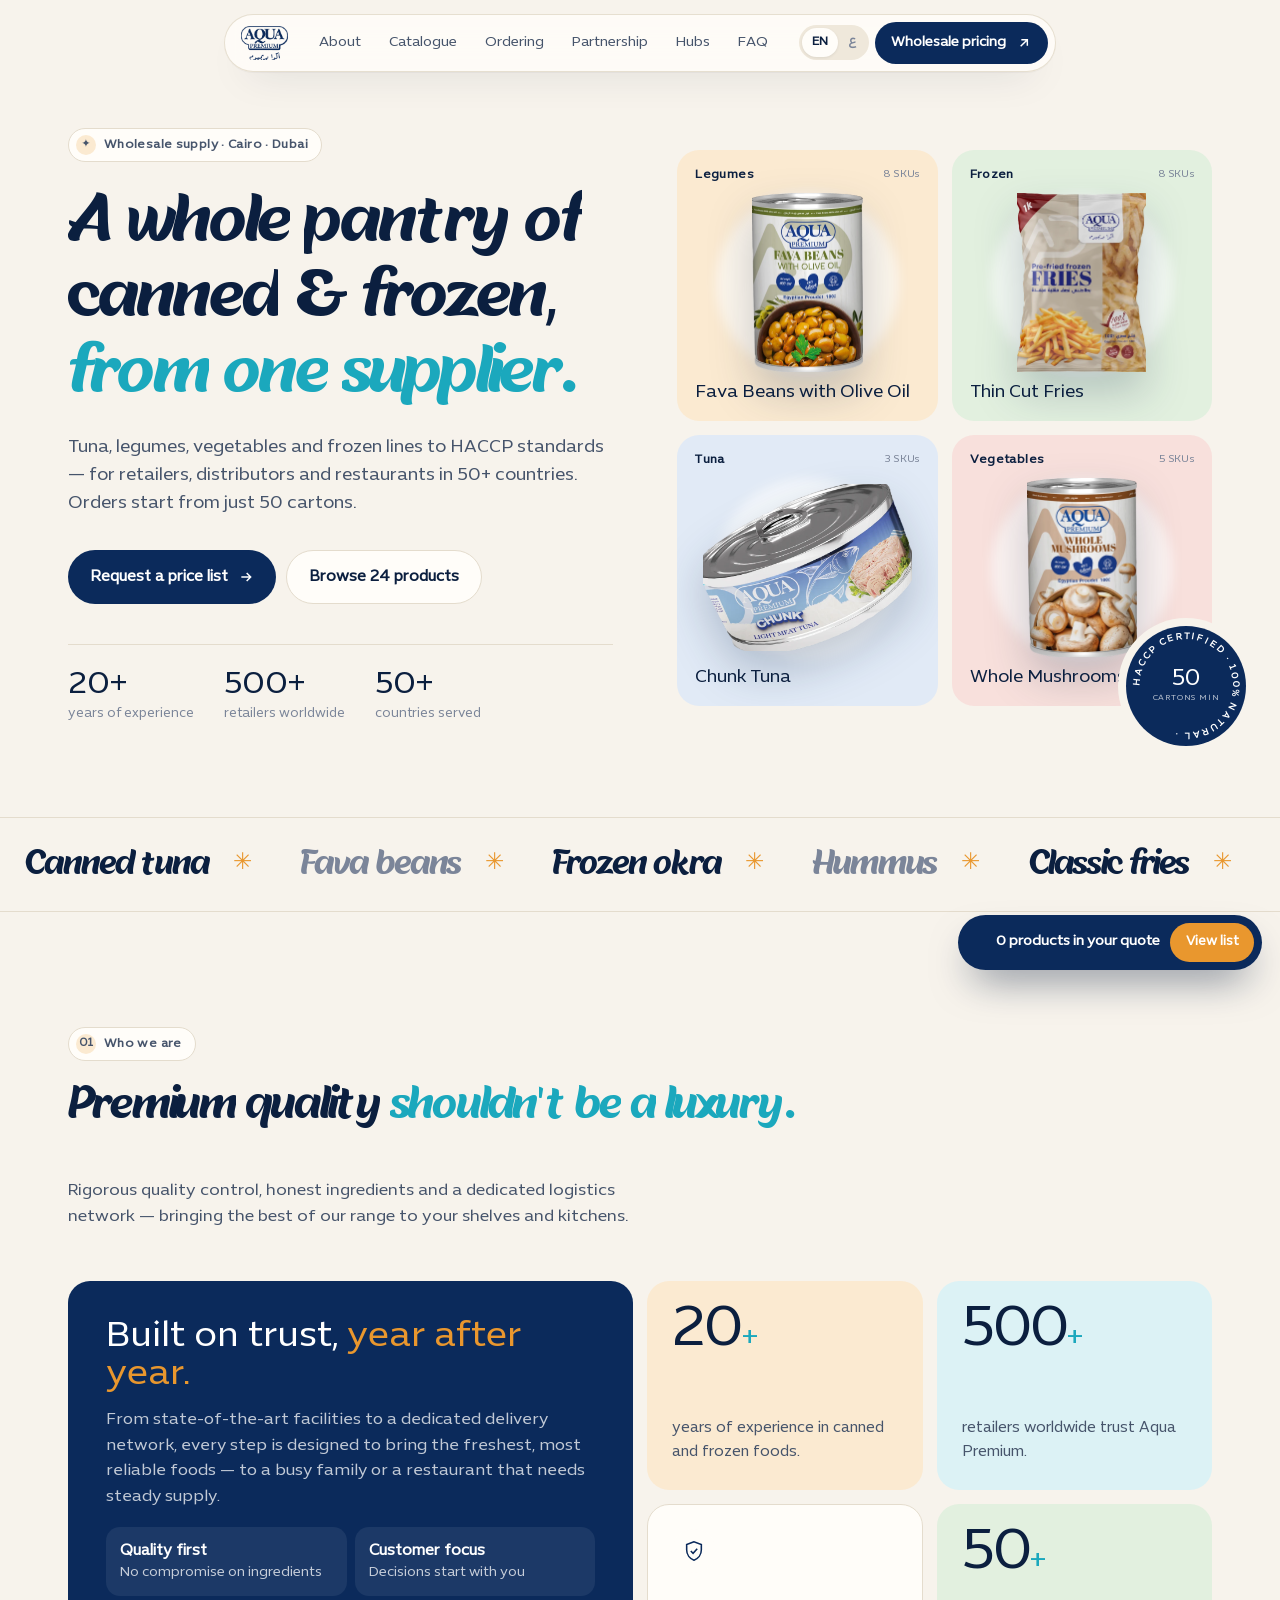
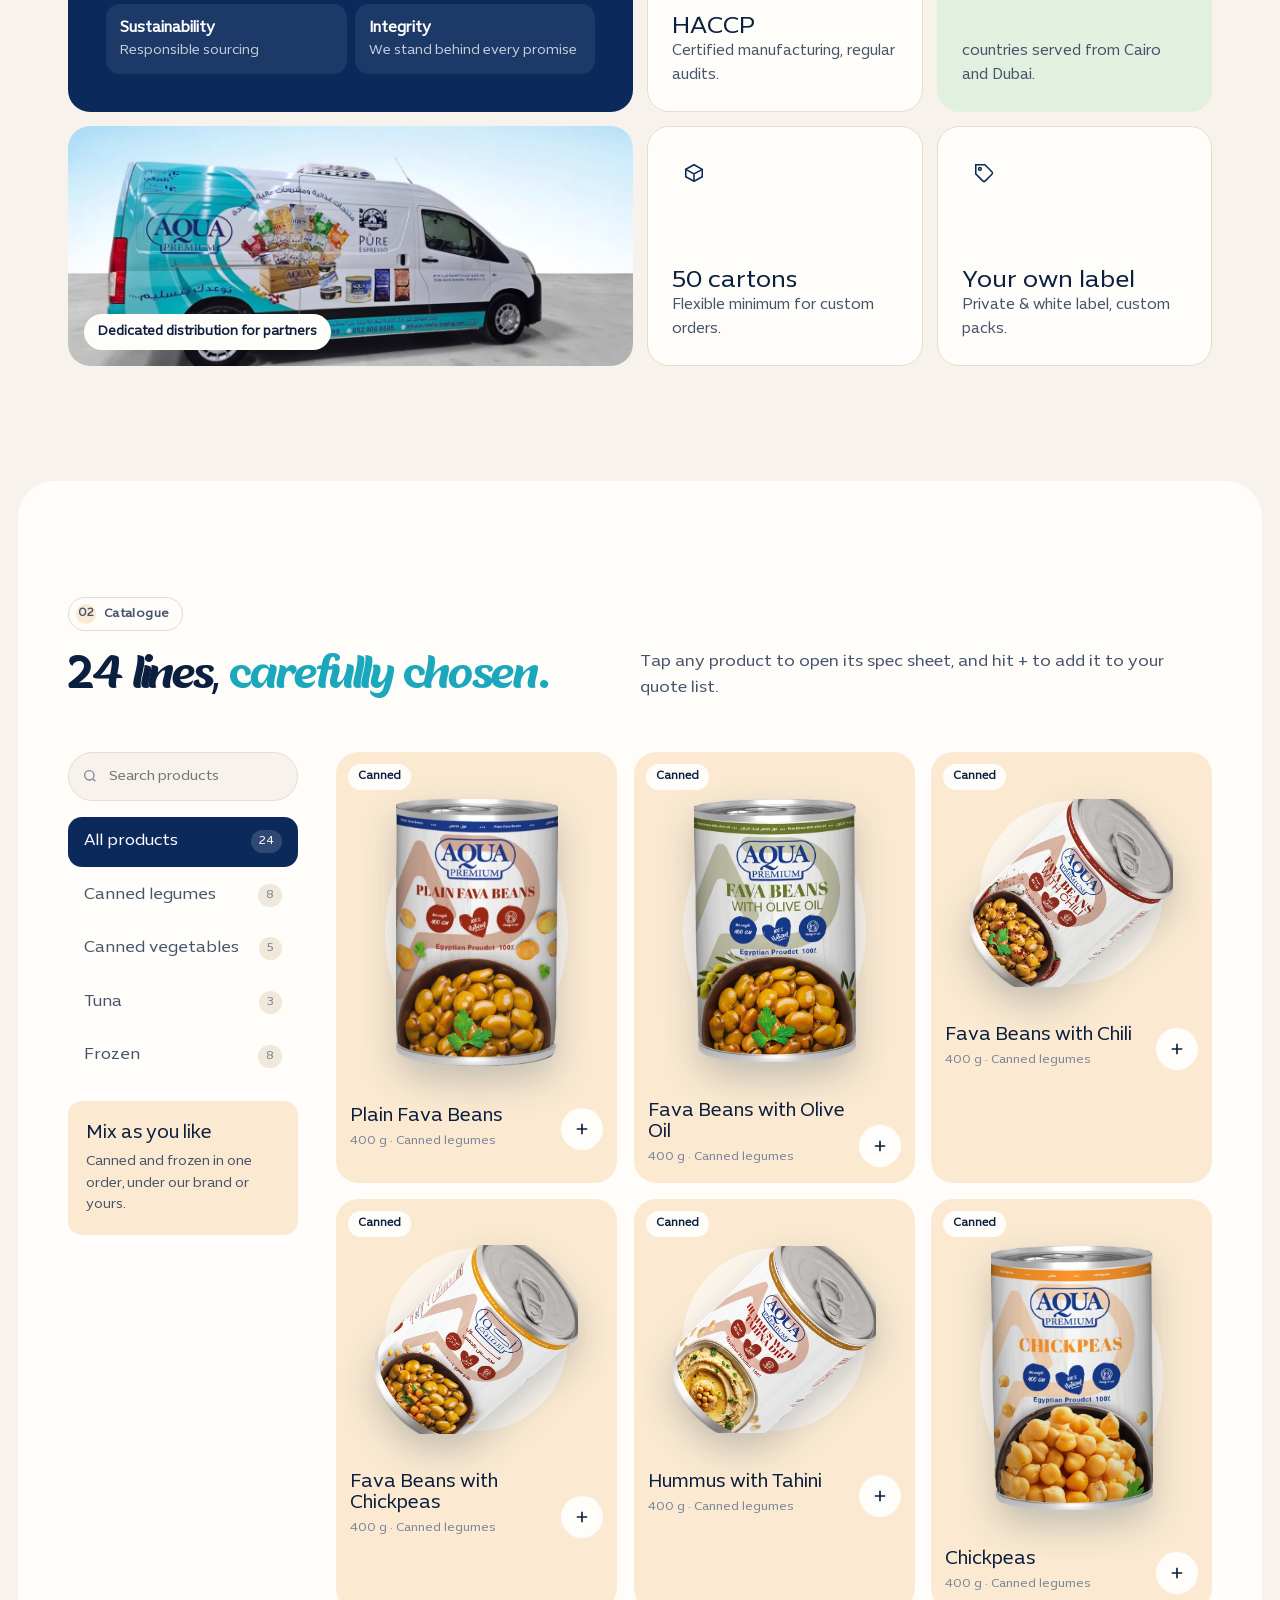
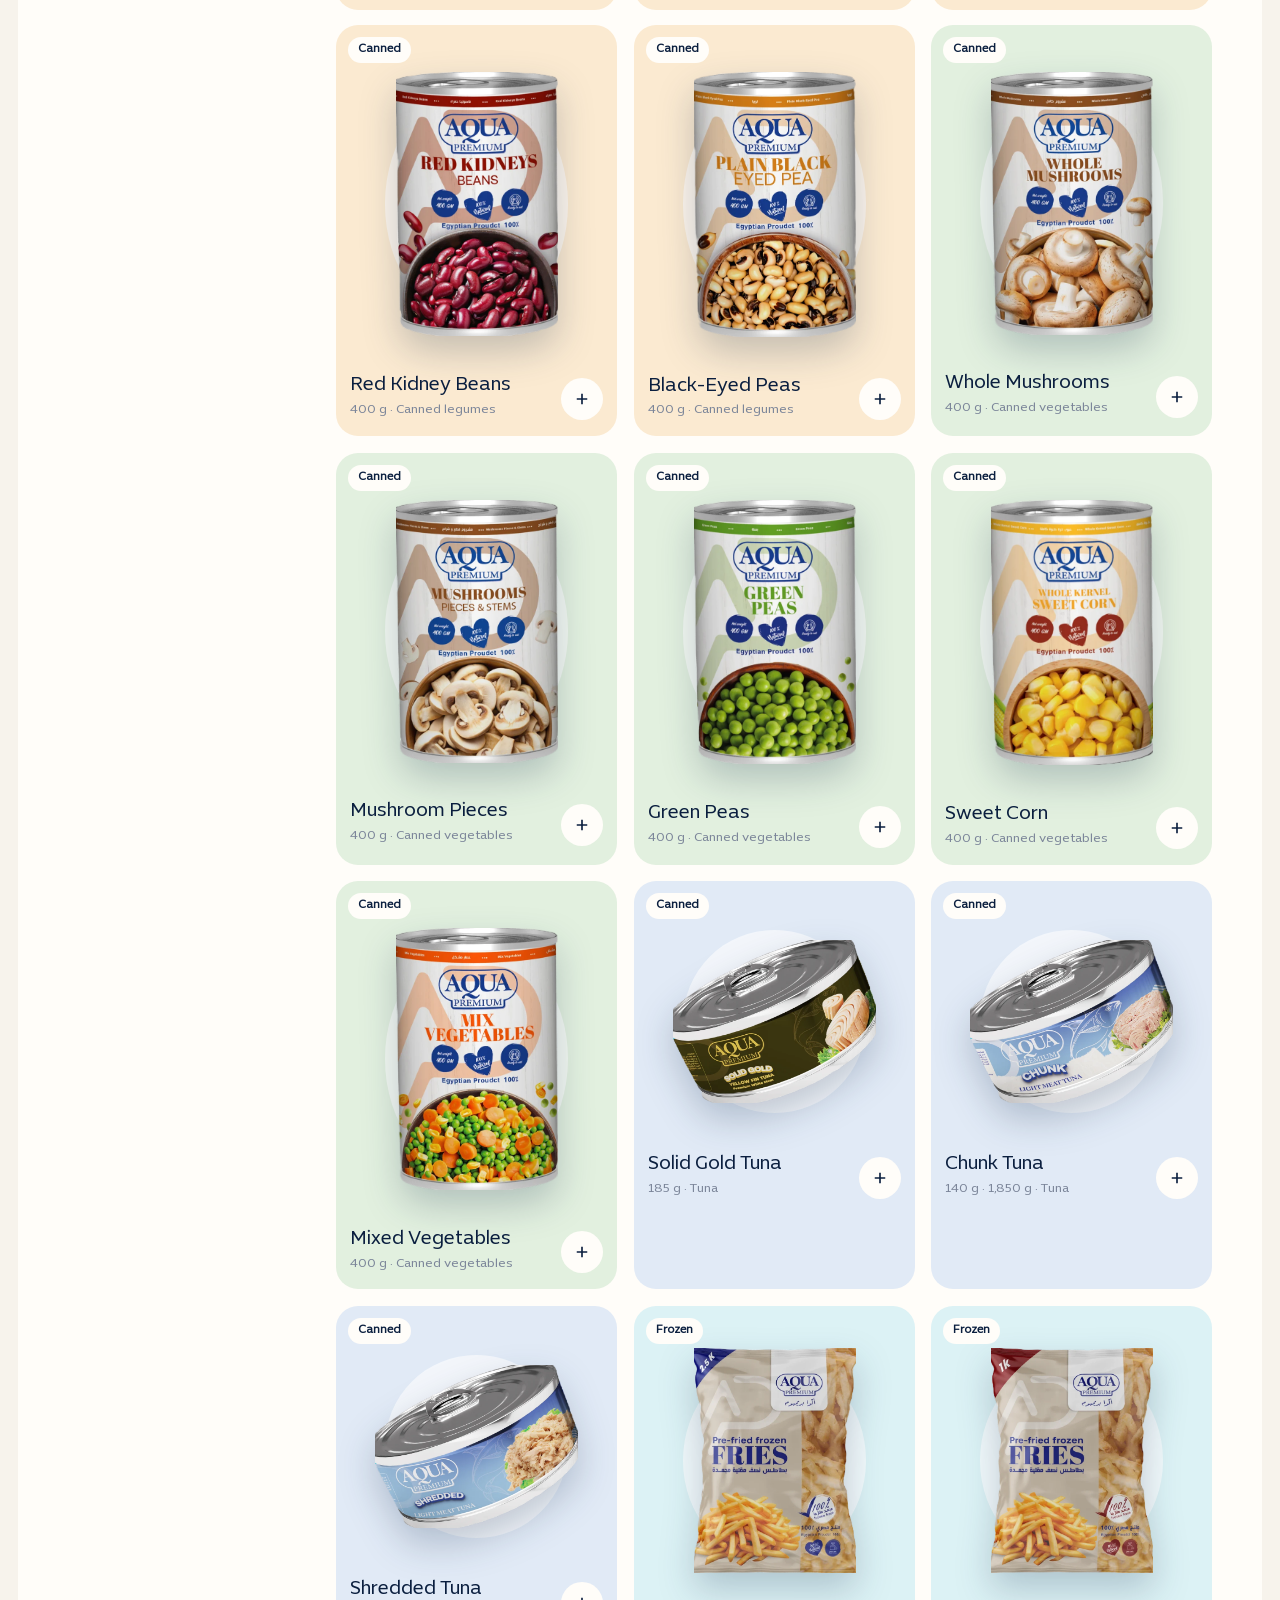
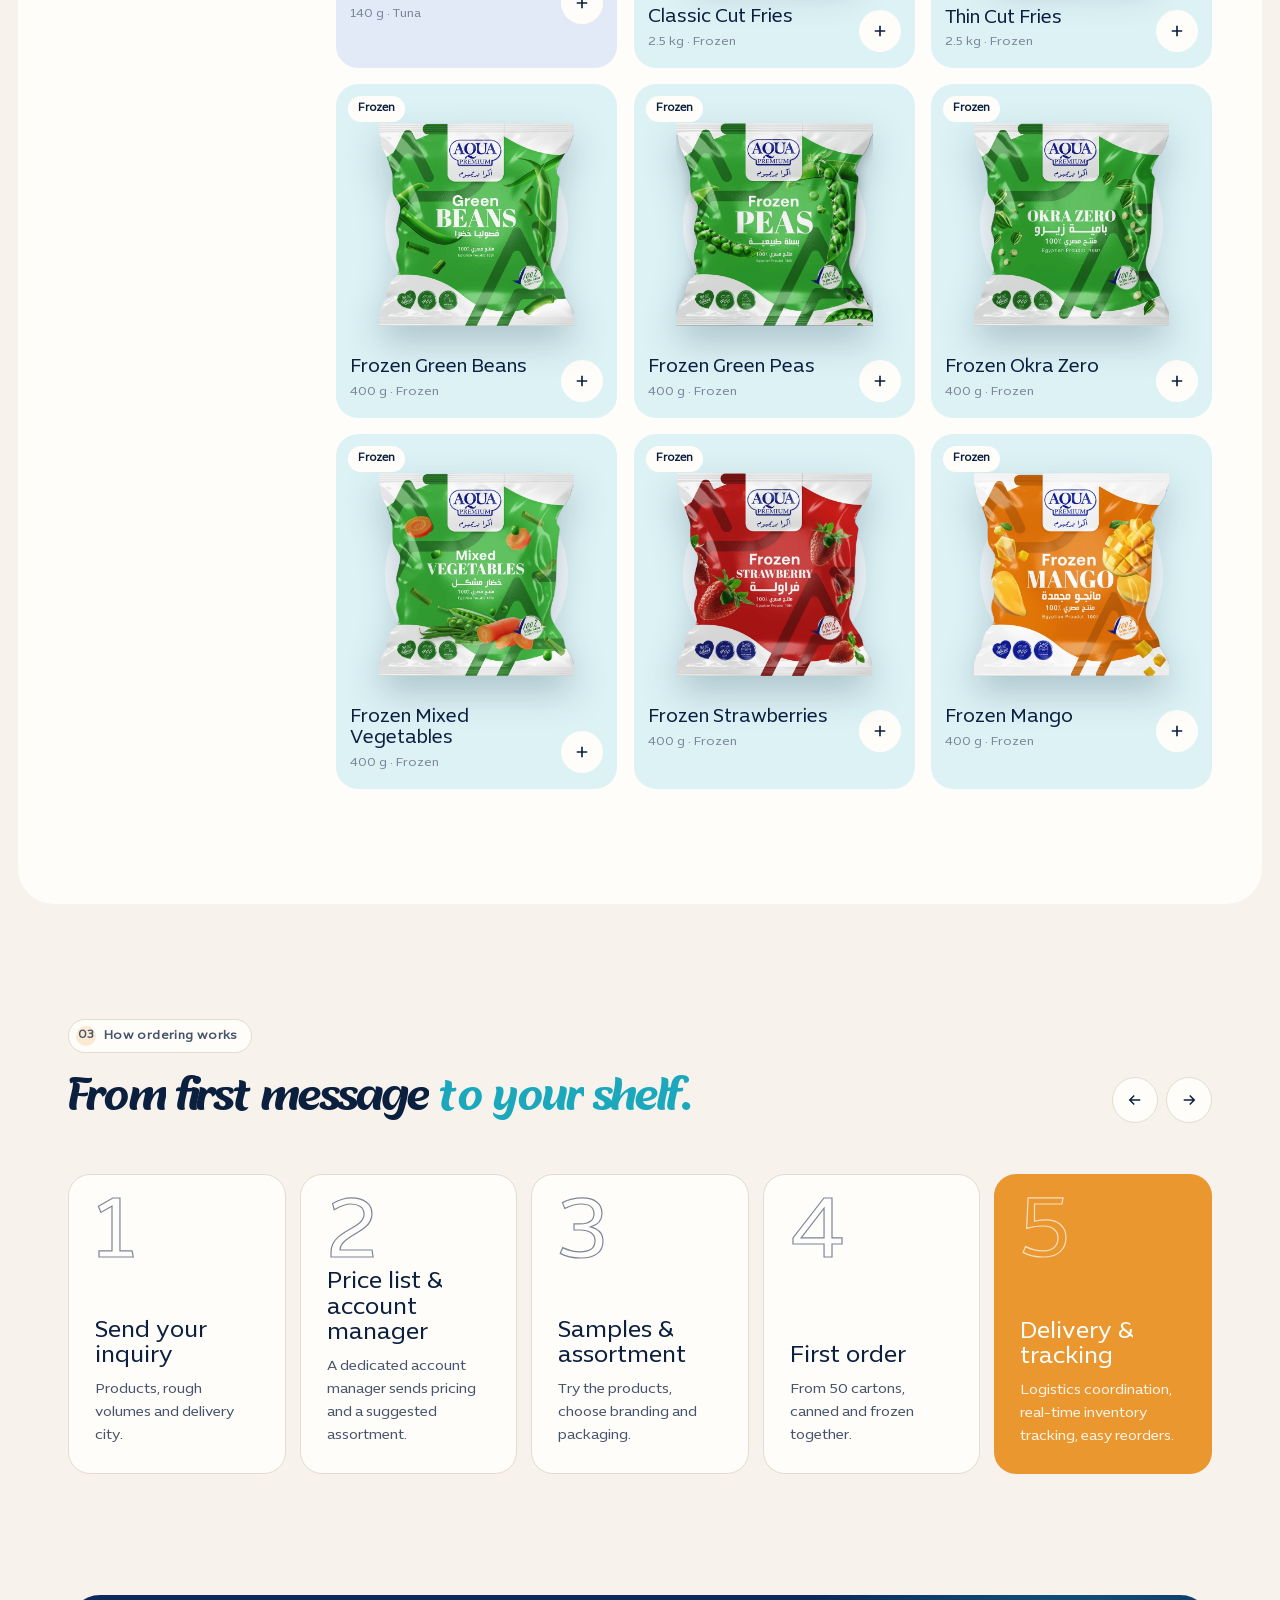
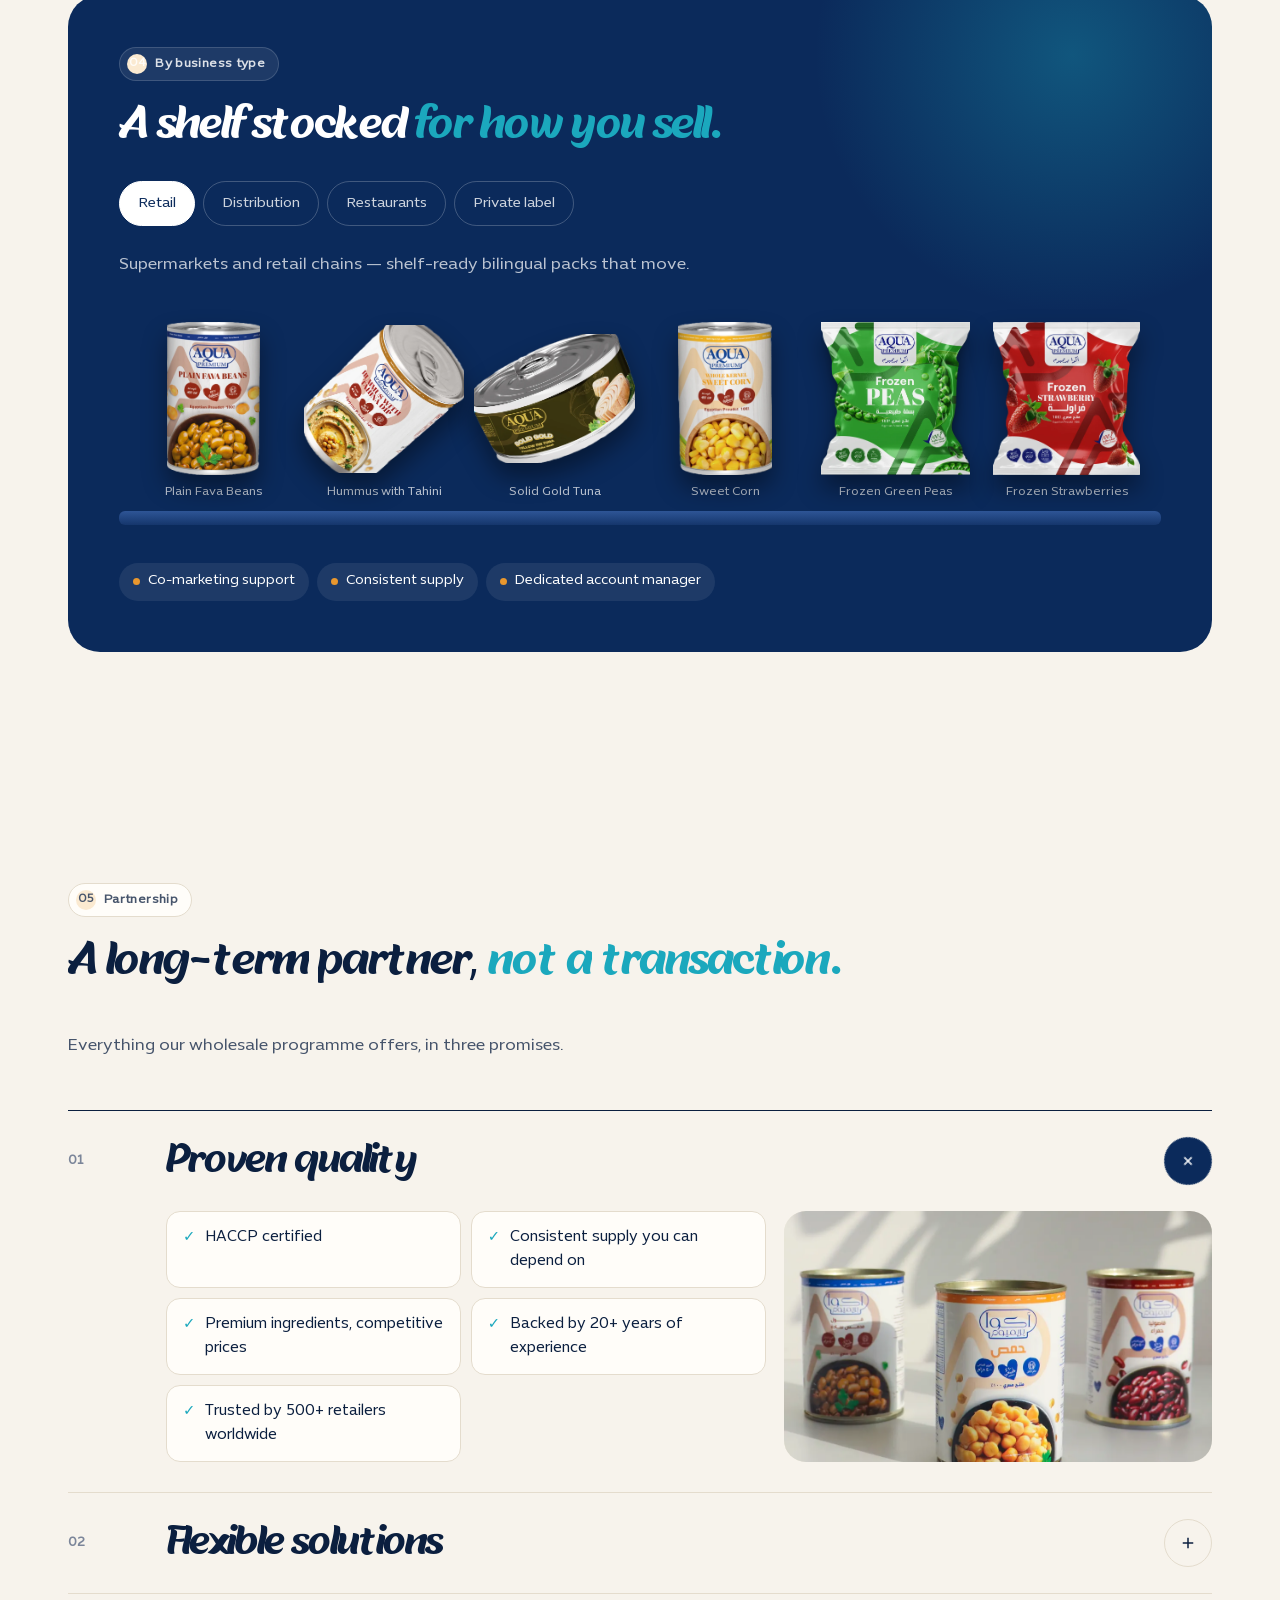
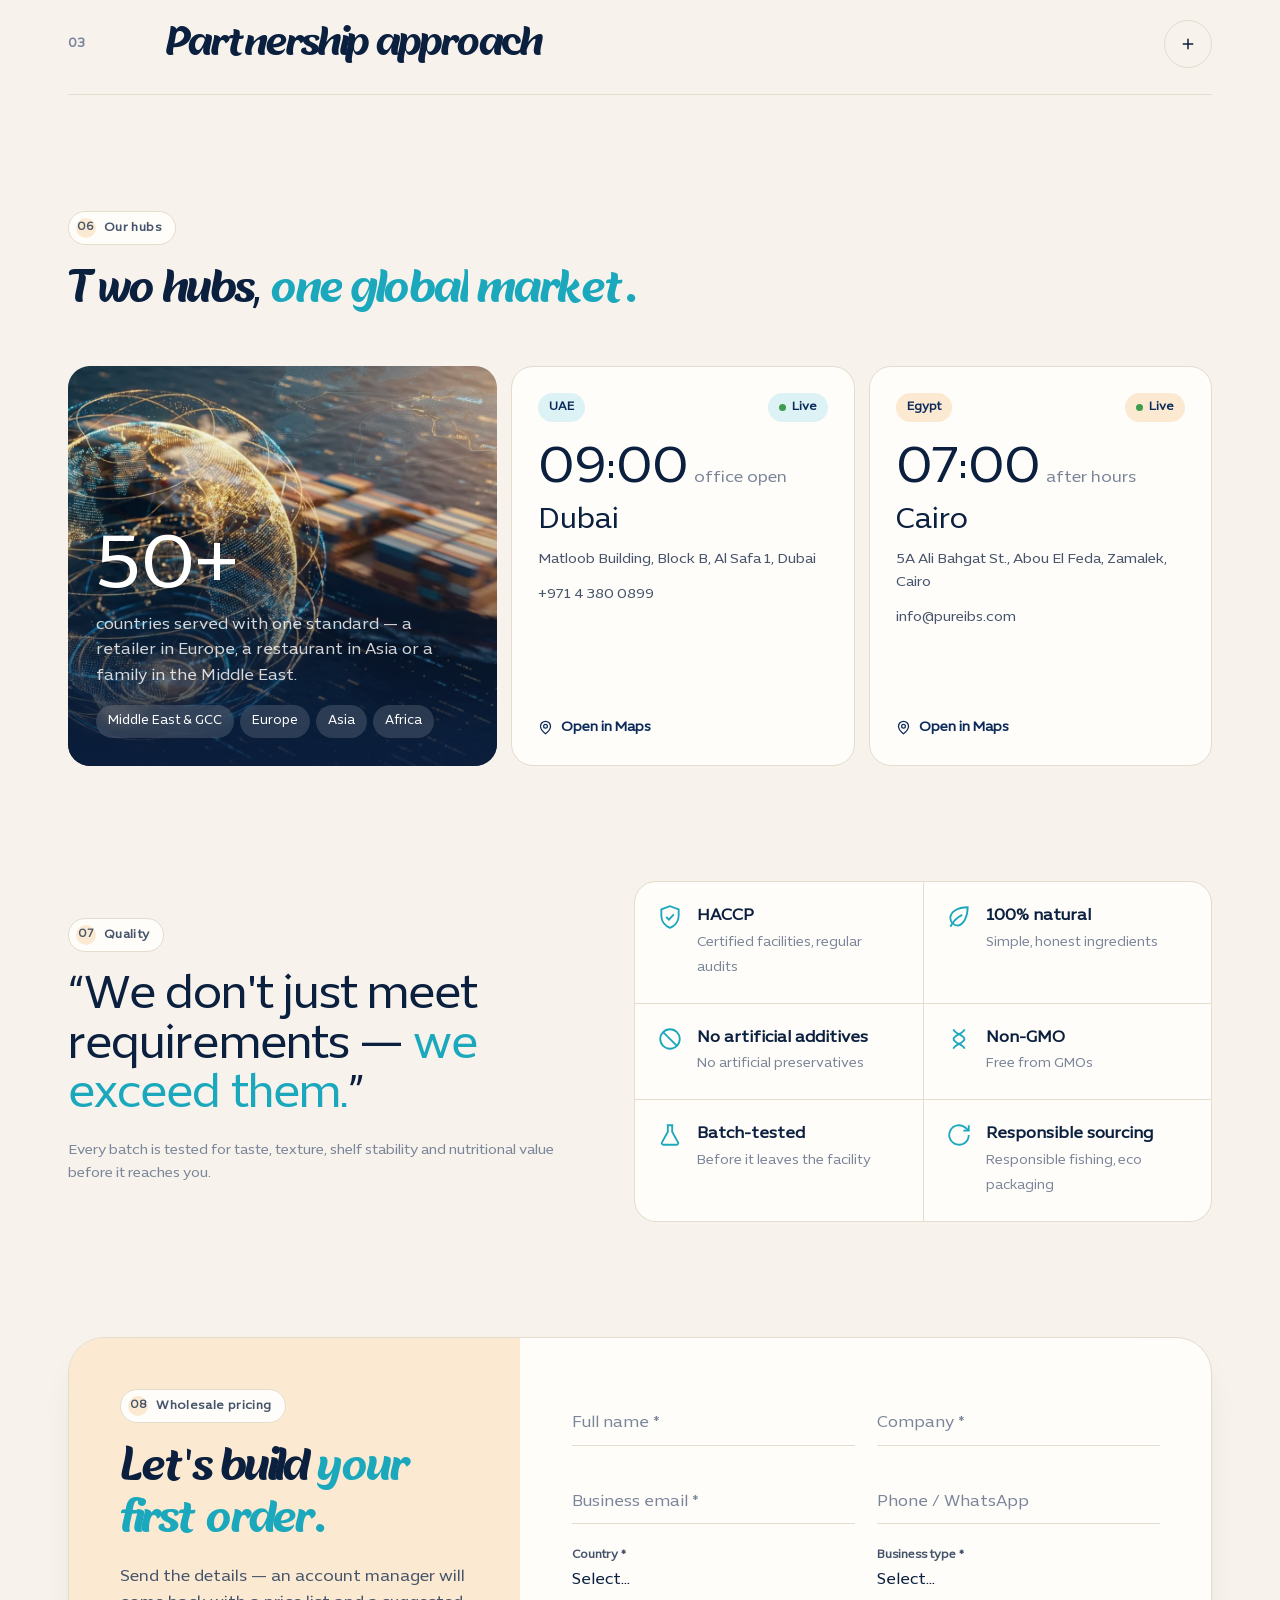
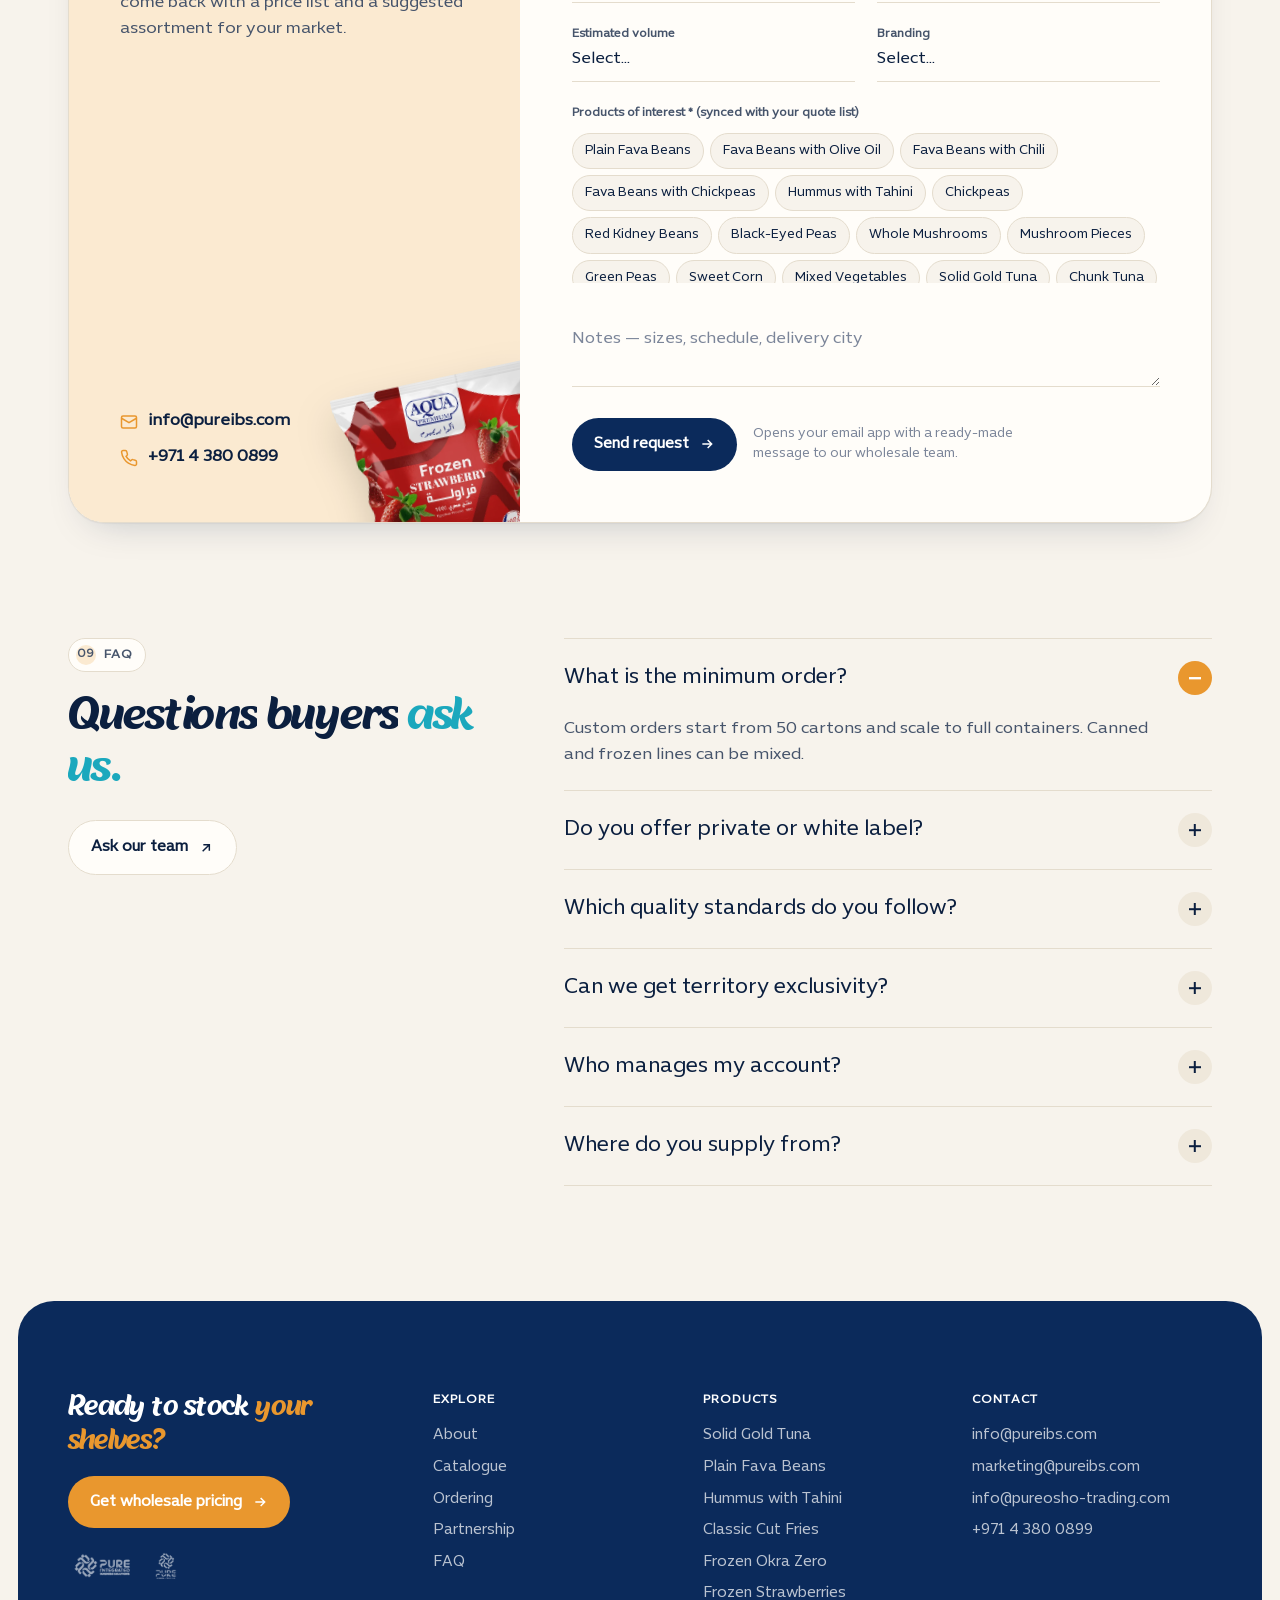
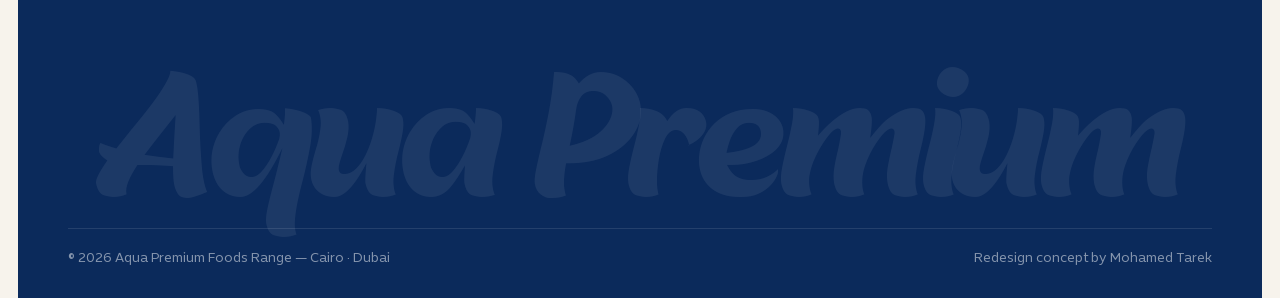
==== commit a96cff5d: "Switch to brand fonts: DG Ghayaty for display, Expo Arabic for text Self-hosted woff2 in assets/font" ====
--- a/index.html
+++ b/index.html
@@ -7,15 +7,14 @@
 <meta name="description" content="Aqua Premium Foods — HACCP-certified canned tuna, legumes, vegetables and frozen foods for retailers, distributors and restaurants. Wholesale orders from 50 cartons, private label, Cairo &amp; Dubai.">
 <meta name="theme-color" content="#F7F3EC">
 <link rel="icon" type="image/png" href="assets/img/favicon.png">
-<link rel="preconnect" href="https://fonts.googleapis.com">
-<link rel="preconnect" href="https://fonts.gstatic.com" crossorigin>
-<link href="https://fonts.googleapis.com/css2?family=Fraunces:ital,opsz,wght@0,9..144,400;0,9..144,500;1,9..144,400;1,9..144,500&family=DM+Sans:opsz,wght@9..40,400;9..40,500;9..40,600;9..40,700&family=Readex+Pro:wght@300;400;500;600&display=swap" rel="stylesheet">
+<link rel="preload" href="assets/fonts/DGGhayaty-Regular.woff2" as="font" type="font/woff2" crossorigin>
+<link rel="preload" href="assets/fonts/ExpoArabic-Book.woff2" as="font" type="font/woff2" crossorigin>
 <style>
 :root{
   --bg:#F7F3EC;--paper:#FFFDF9;--sand:#EFE8DB;--ink:#0B1F3F;--ink-2:#46546B;--ink-3:#7B8599;--line:#E4DCCD;
   --navy:#0B2A5B;--aqua:#1BA8BD;--aqua-soft:#DCF2F5;--amber:#E9972E;--amber-soft:#FBEAD1;
   --green:#3E9B4F;--green-soft:#E2F0DF;--red:#D8453B;--red-soft:#F8E0DC;--blue-soft:#E1EAF6;
-  --f-serif:"Fraunces",Georgia,serif;--f-sans:"DM Sans",system-ui,sans-serif;--f-ar:"Readex Pro",sans-serif;
+  --f-display:"DG Ghayaty","Expo Arabic",sans-serif;--f-serif:"Expo Arabic",system-ui,sans-serif;--f-sans:"Expo Arabic",system-ui,sans-serif;--f-ar:"Expo Arabic",sans-serif;
   --r:22px;--r-sm:14px;--ease:cubic-bezier(.2,.8,.2,1);
   --wrap:1240px;--gut:clamp(18px,4vw,48px);
   --sh:0 1px 1px rgba(11,31,63,.04),0 18px 40px -24px rgba(11,31,63,.28);
@@ -392,6 +391,16 @@
 .vals span span{display:block;padding:0;background:none;border-radius:0}
 .fc-l img.deco{width:44%;bottom:-8%;inset-inline-end:-6%}
 html,body{overflow-x:clip}
+
+/* ---------- brand fonts: DG Ghayaty (display) + Expo Arabic (text) ---------- */
+@font-face{font-family:"DG Ghayaty";src:url(assets/fonts/DGGhayaty-Regular.woff2) format("woff2");font-weight:100 900;font-style:normal;font-display:swap;size-adjust:90%;unicode-range:U+0000-002B,U+002D-10FFFF}
+@font-face{font-family:"Expo Arabic";src:url(assets/fonts/ExpoArabic-Book.woff2) format("woff2");font-weight:400;font-style:normal;font-display:swap}
+html{font-synthesis-style:none}
+:is(.hero h1,h2.t,.ac-h h3,.f-cta h3,.tk span,.mmenu a:not(.b),.mark){font-family:var(--f-display);letter-spacing:0;font-style:normal}
+:is(.hero h1,h2.t,.ac-h h3,.f-cta h3) em{font-style:normal}
+html[lang="ar"] :is(.hero h1,h2.t,.ac-h h3,.f-cta h3,.tk span,.mmenu a:not(.b),.mark){font-family:var(--f-display)!important}
+html[lang="ar"] .hero h1{line-height:1.22}
+html[lang="ar"] h2.t{line-height:1.3}
 </style>
 </head>
 <body>
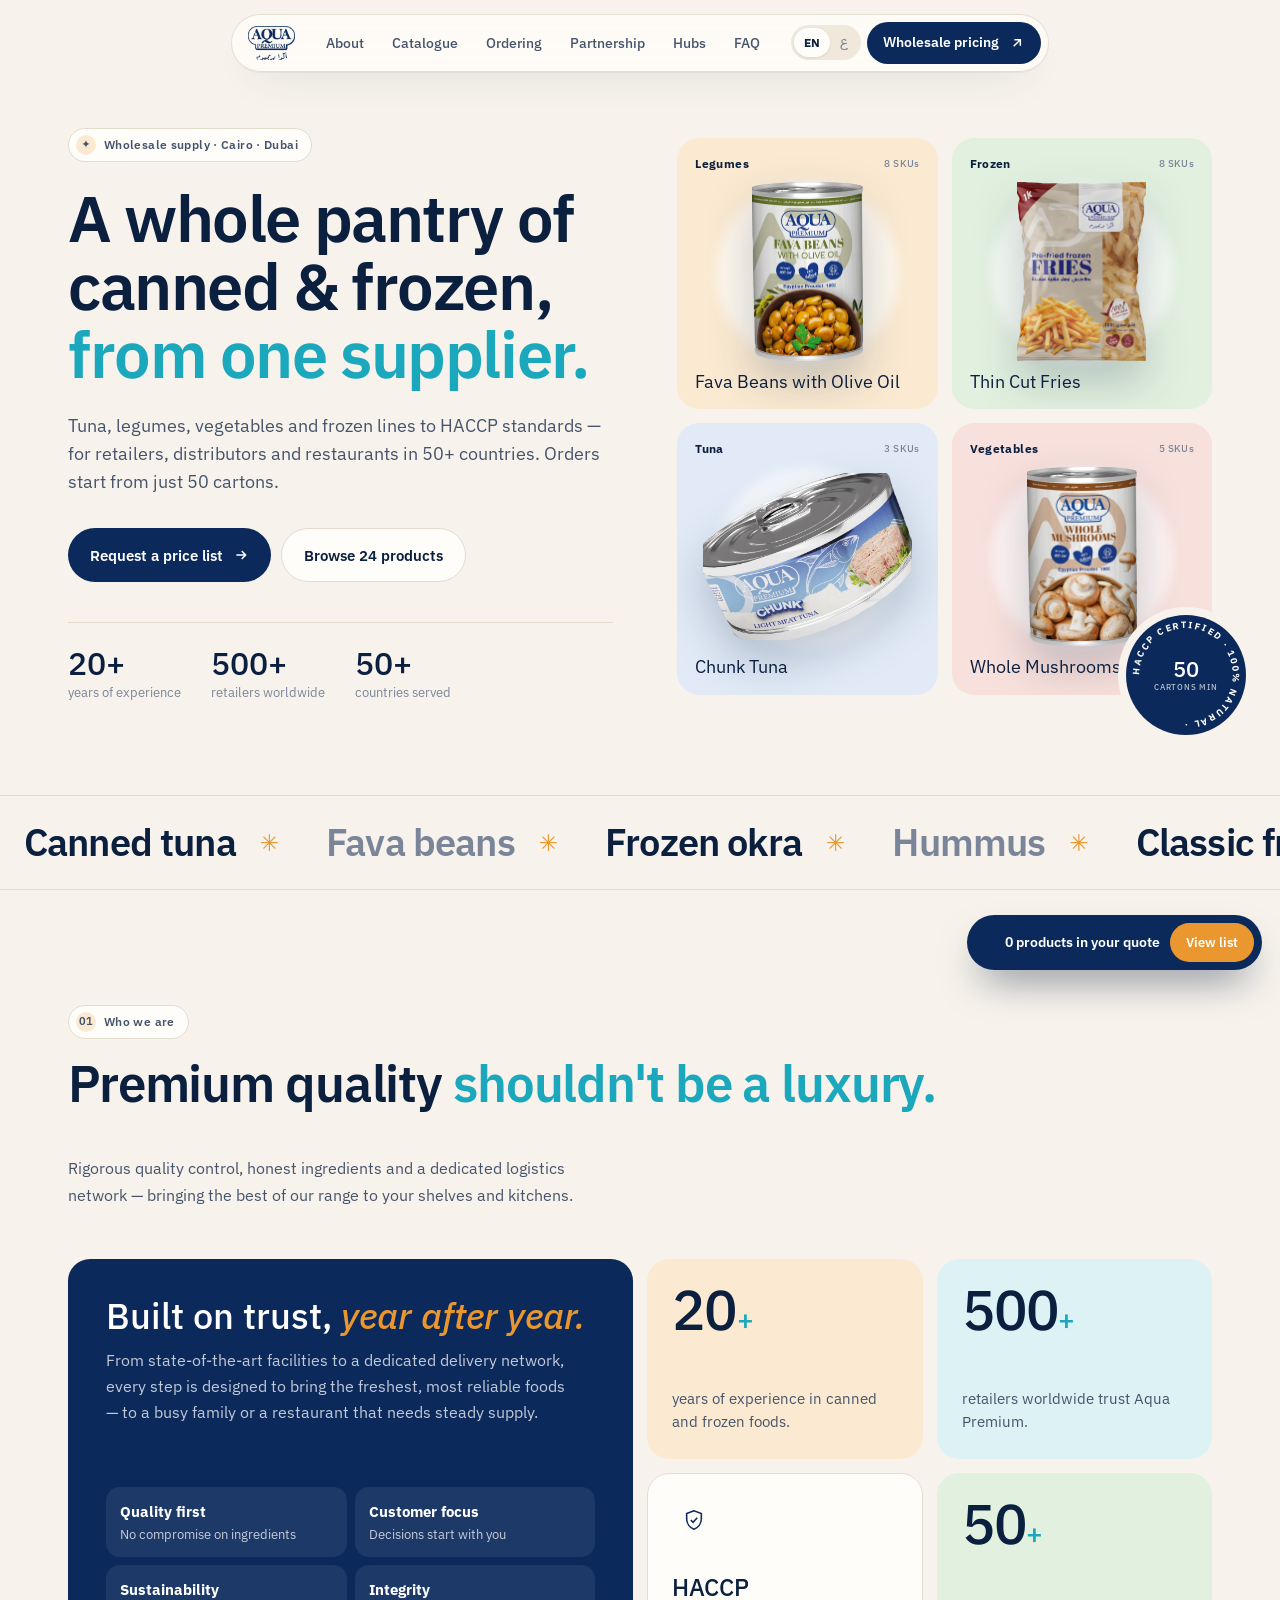
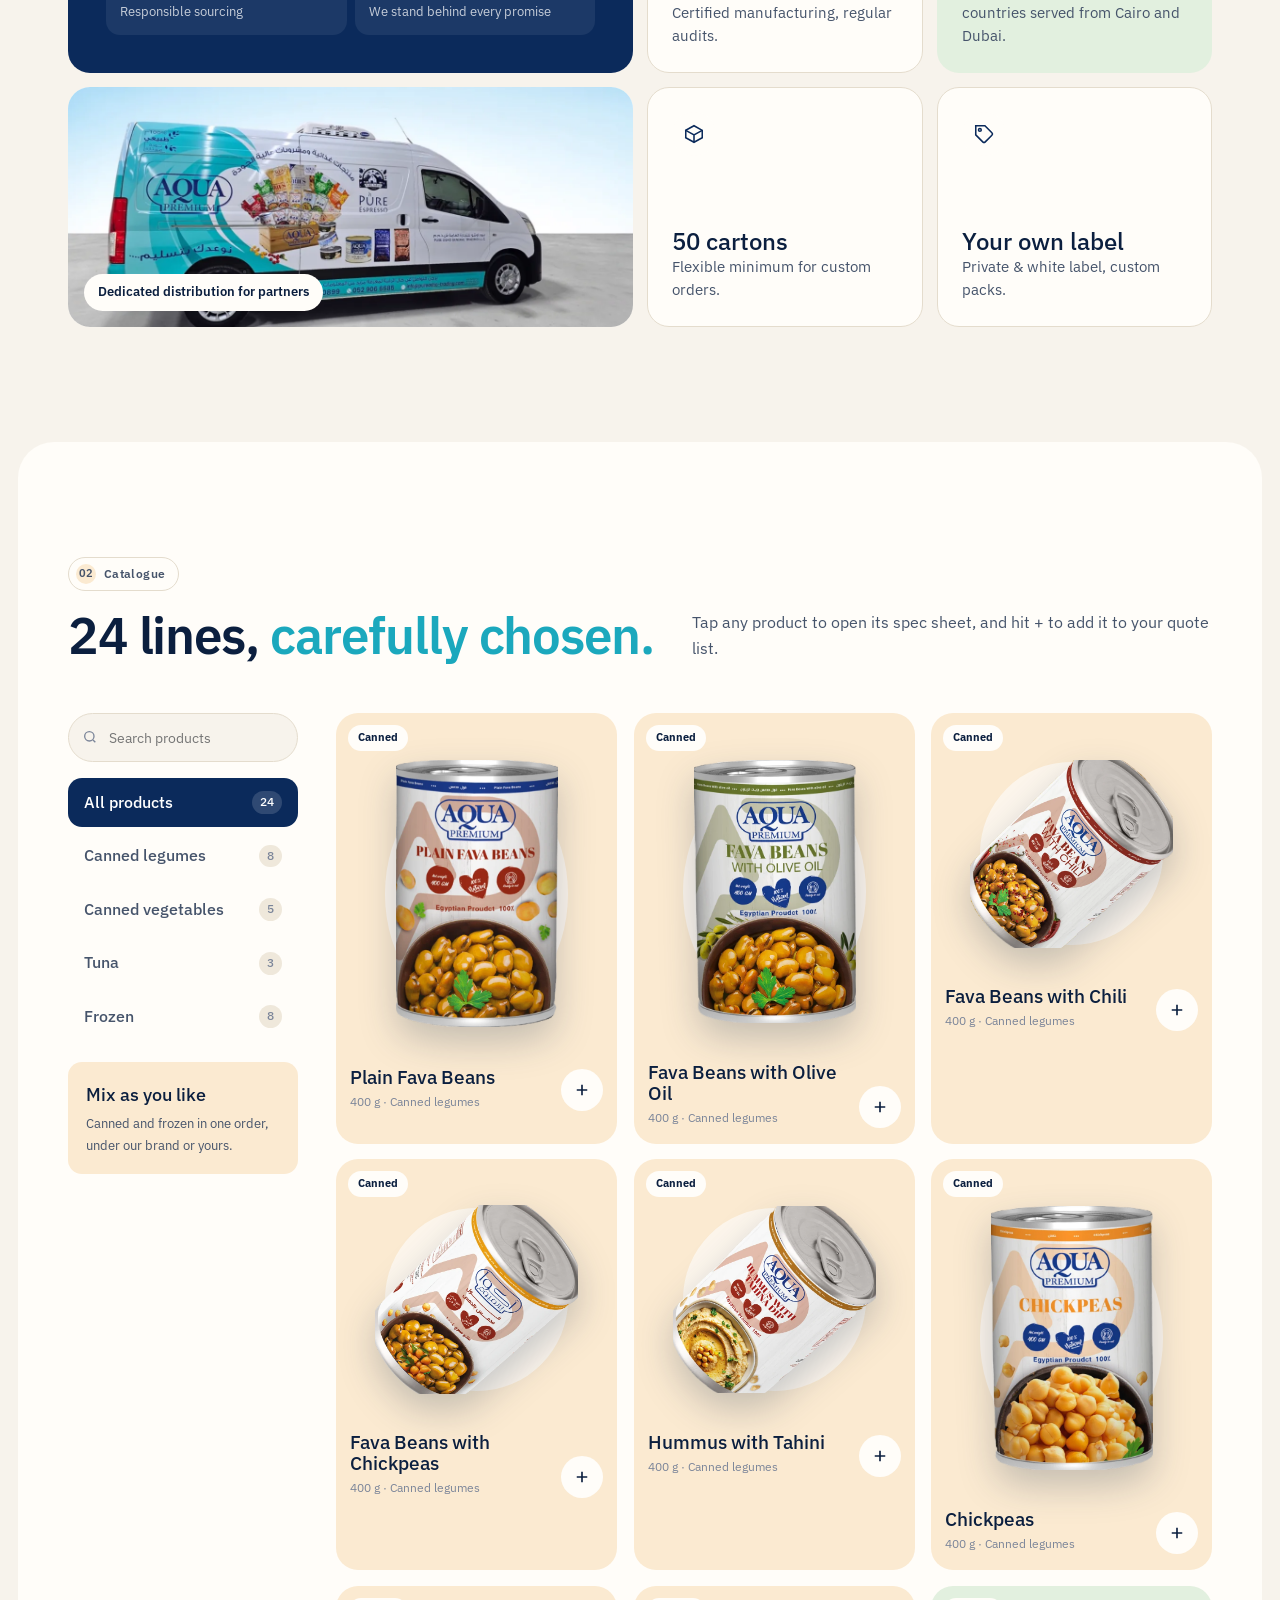
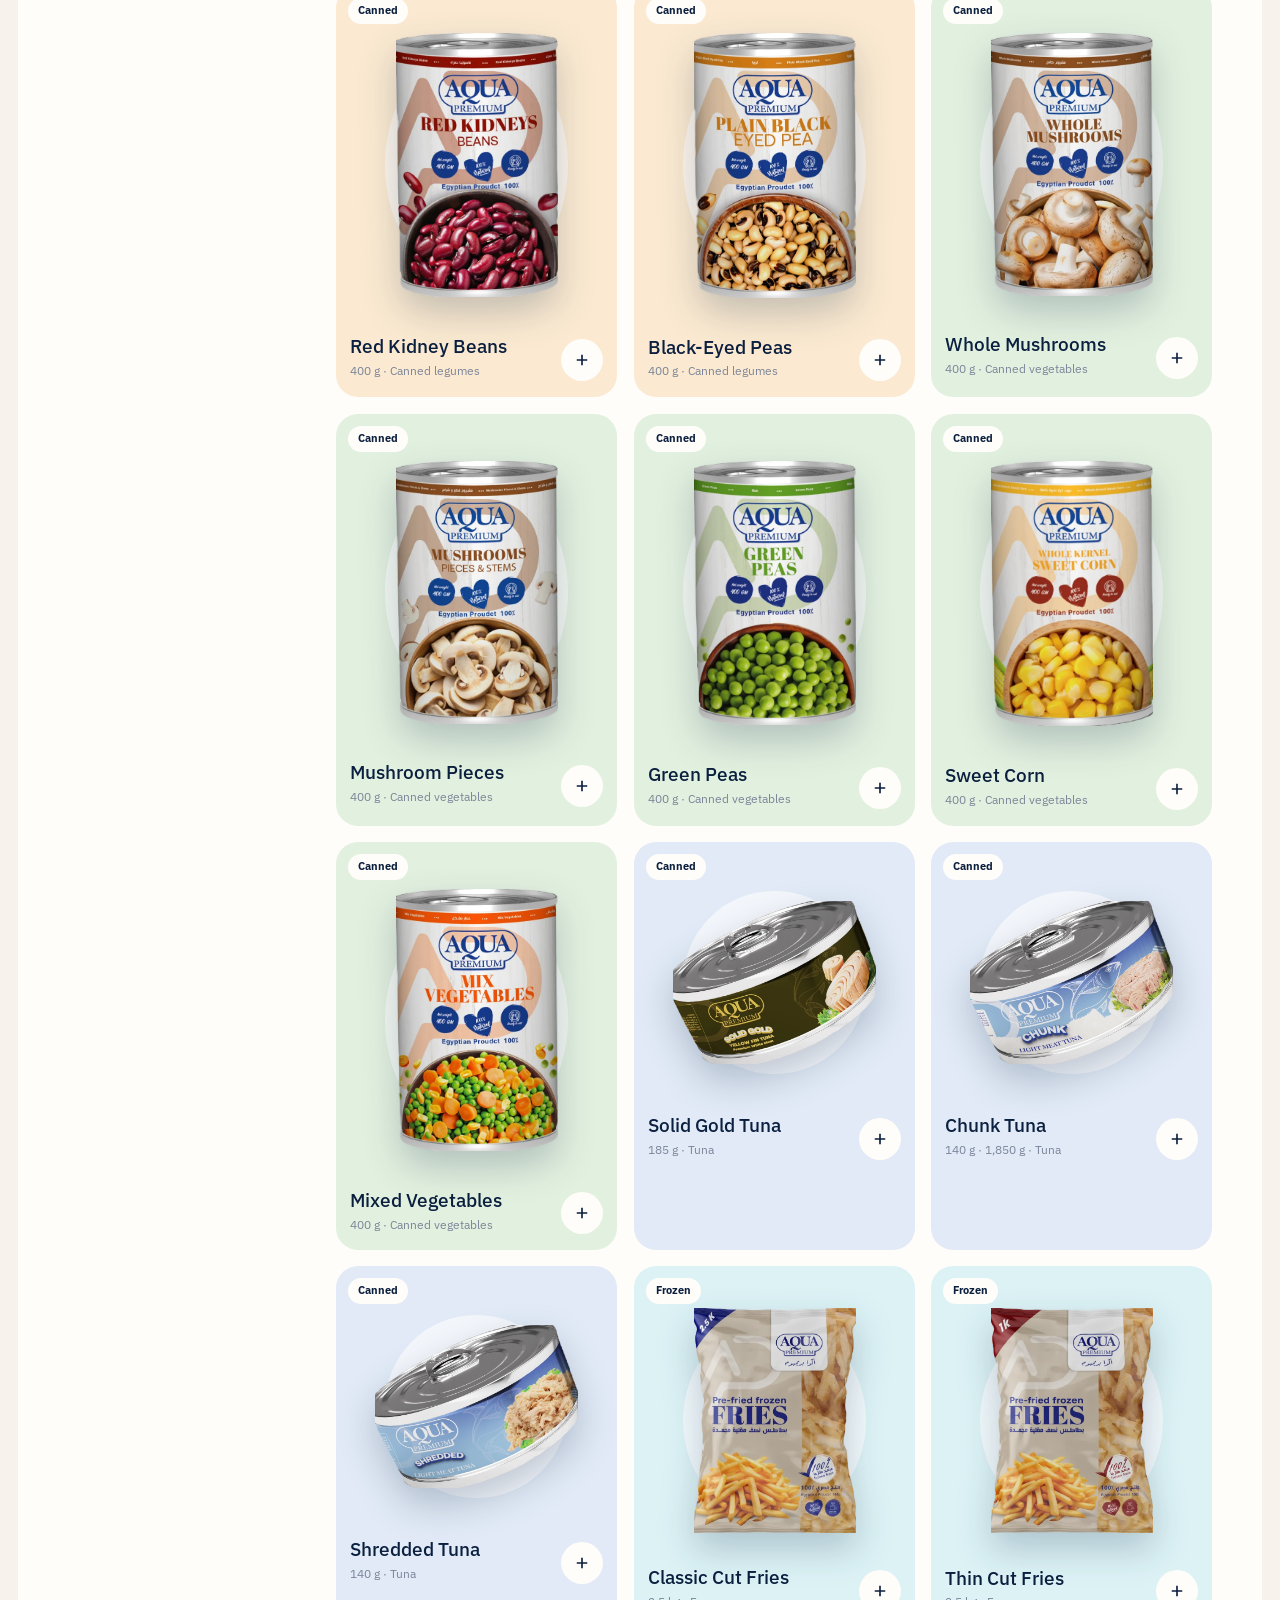
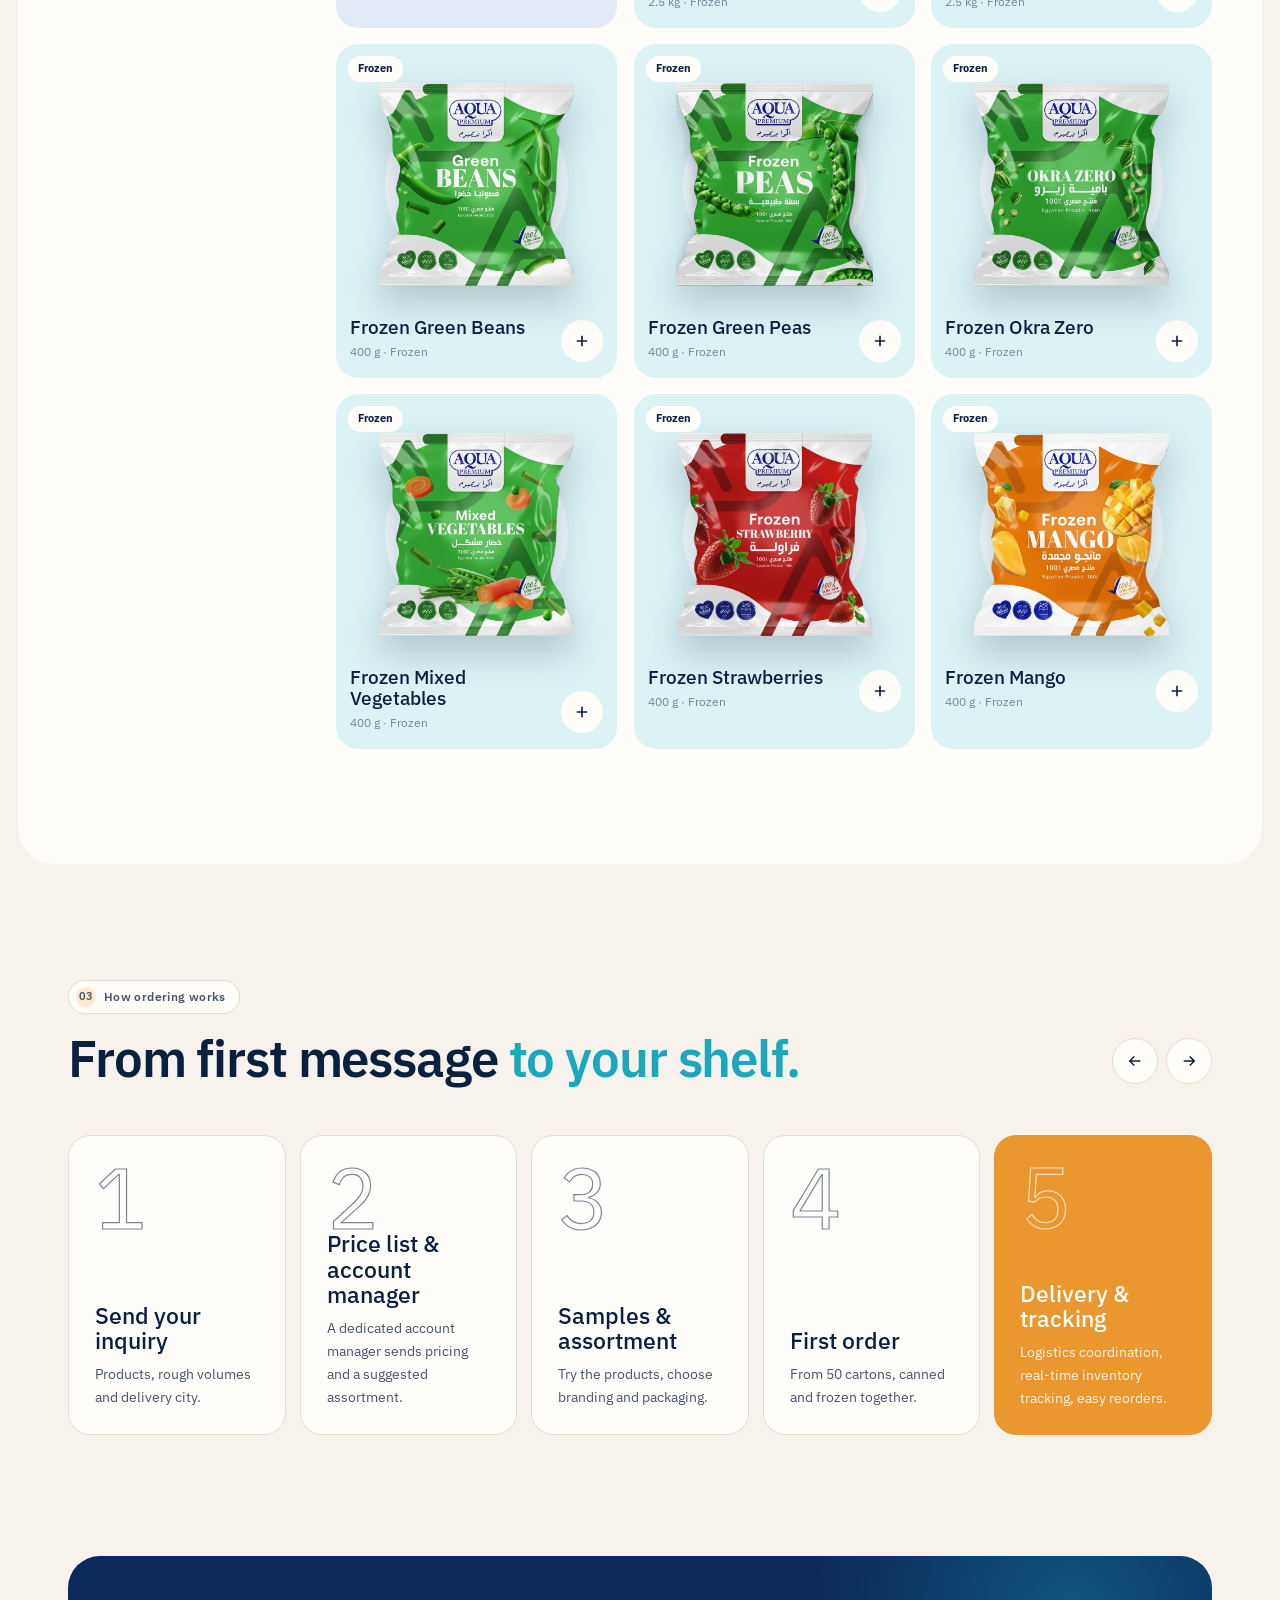
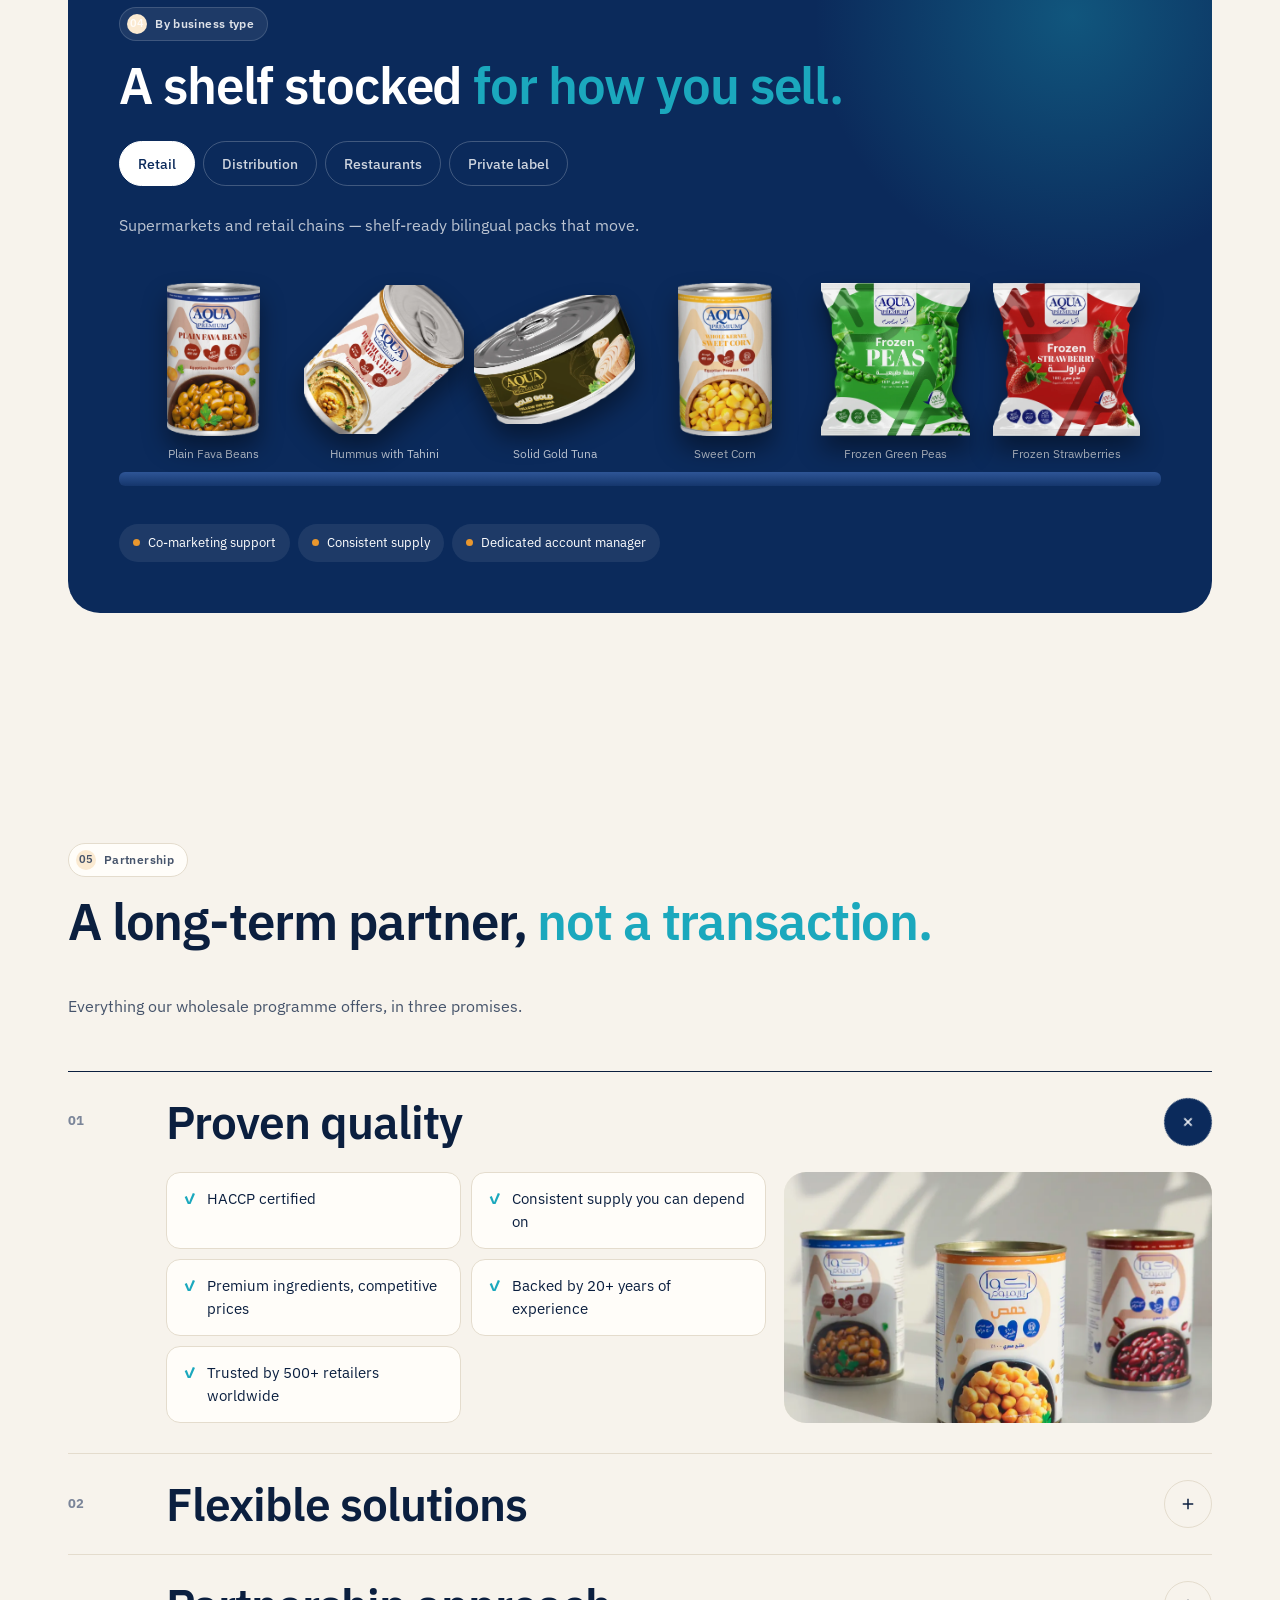
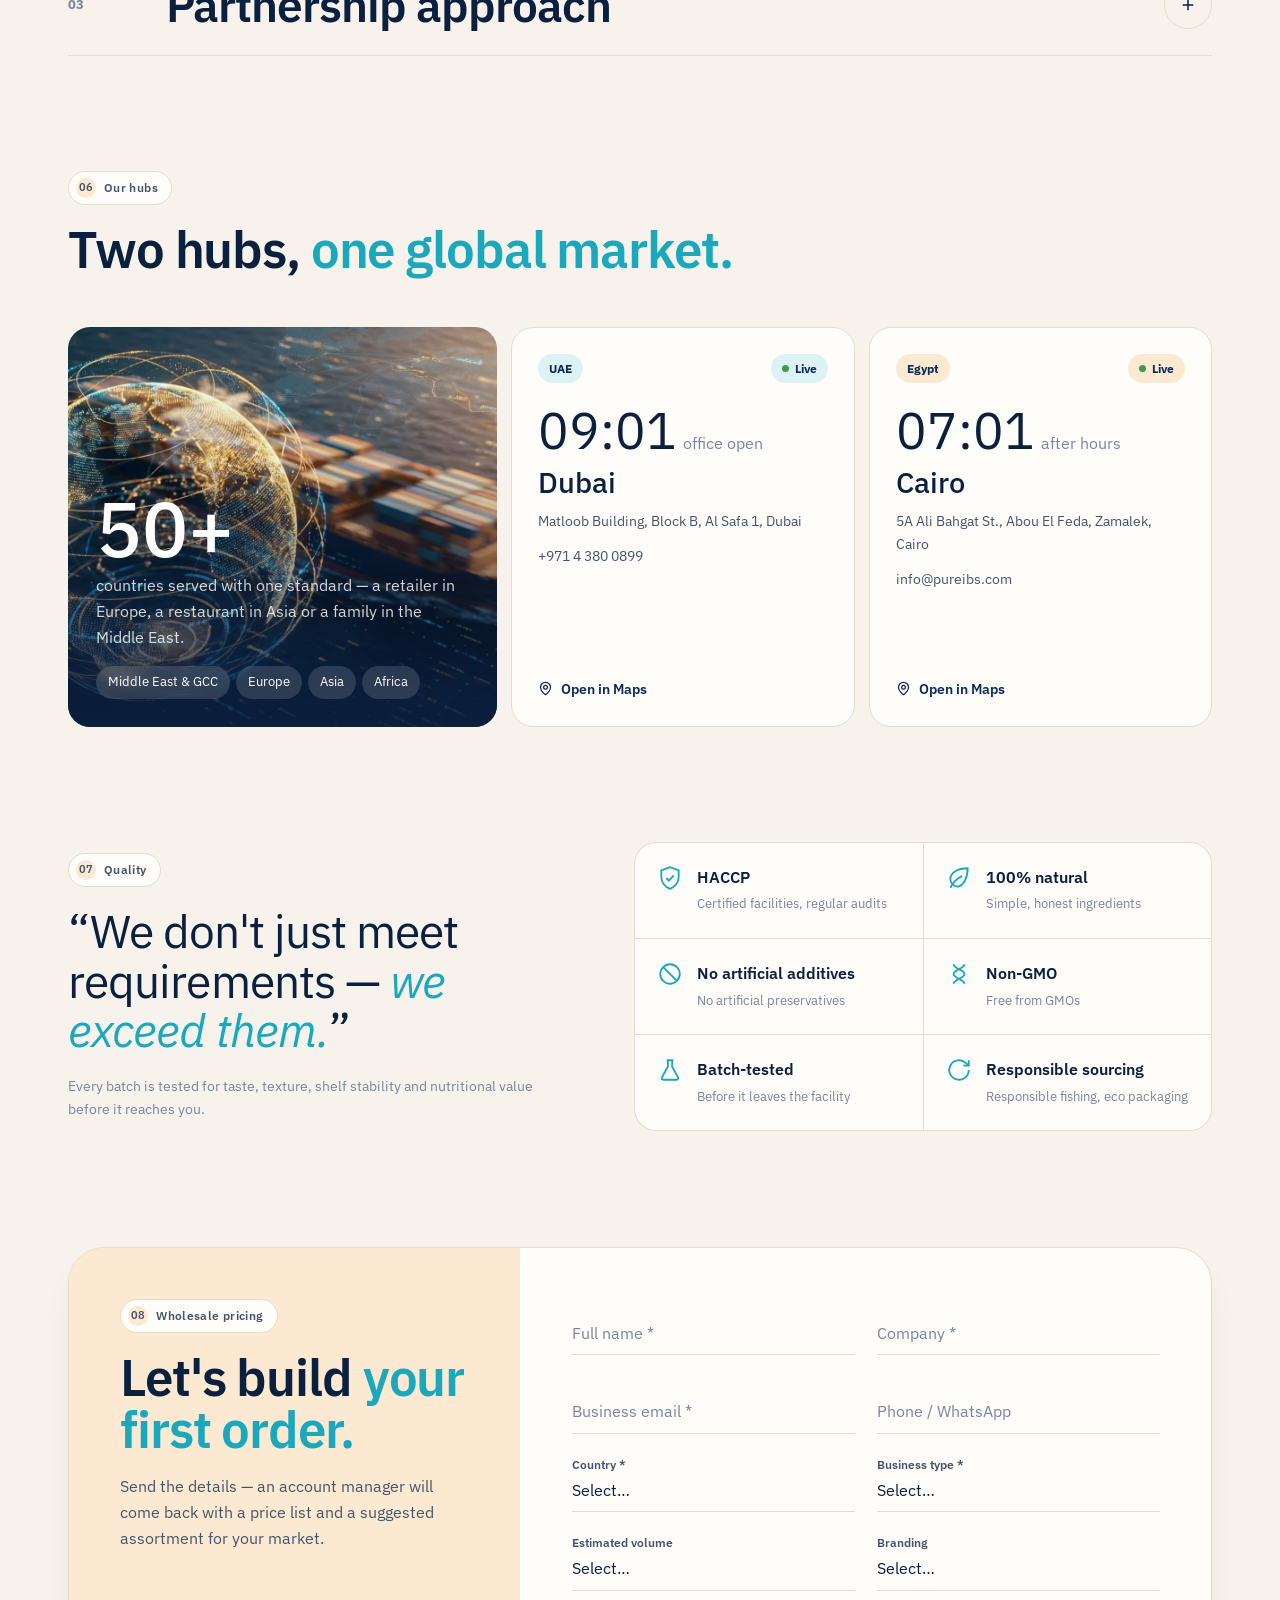
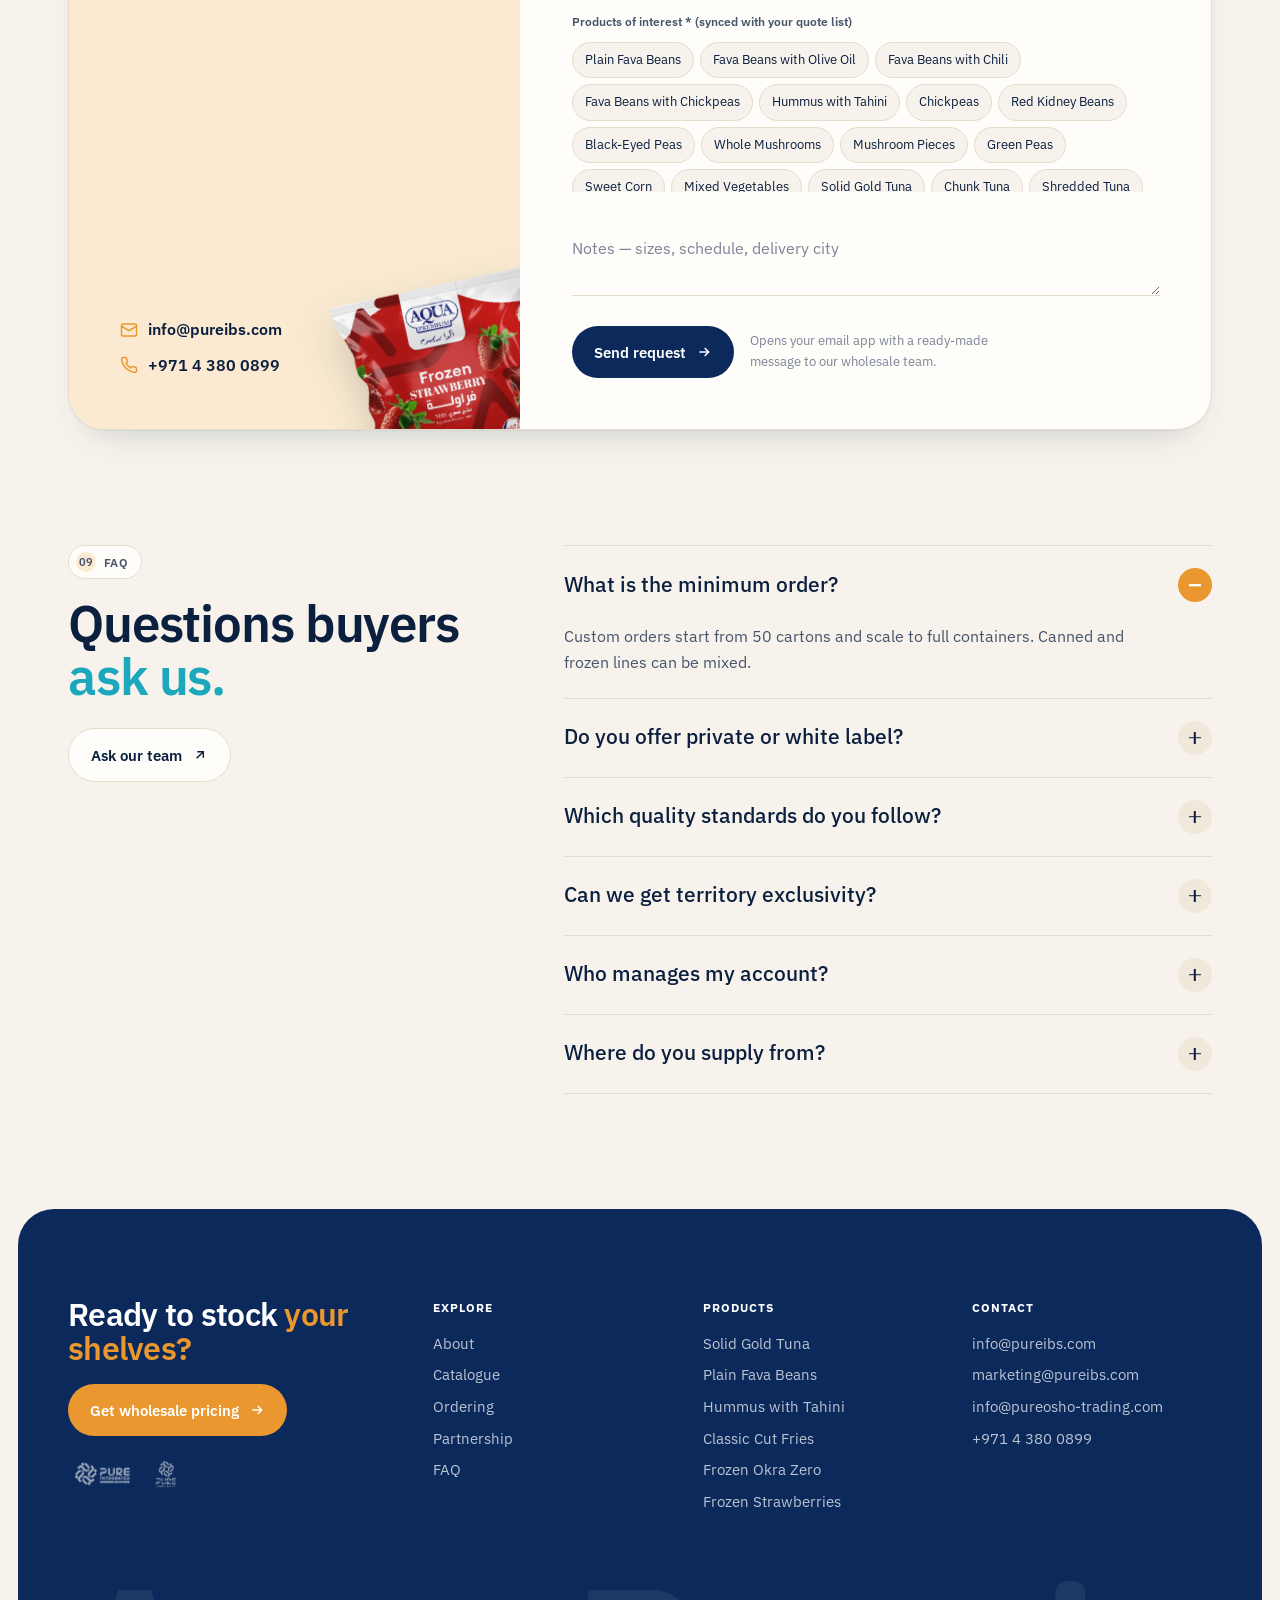
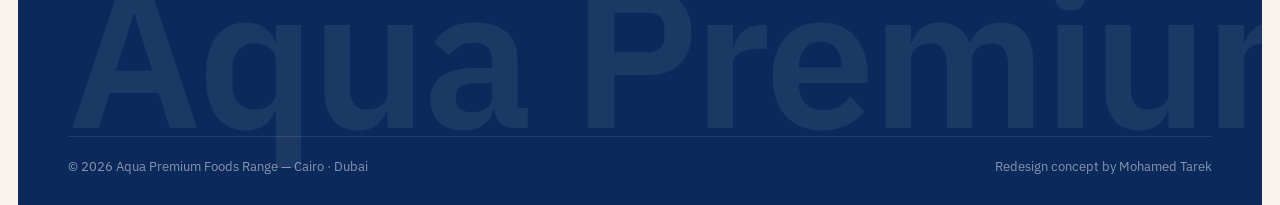
==== commit 36cc39a0: "Switch to IBM Plex Sans + IBM Plex Sans Arabic Replaces DG Ghayaty / Expo Arabic with a corporate B2" ====
--- a/index.html
+++ b/index.html
@@ -7,14 +7,15 @@
 <meta name="description" content="Aqua Premium Foods — HACCP-certified canned tuna, legumes, vegetables and frozen foods for retailers, distributors and restaurants. Wholesale orders from 50 cartons, private label, Cairo &amp; Dubai.">
 <meta name="theme-color" content="#F7F3EC">
 <link rel="icon" type="image/png" href="assets/img/favicon.png">
-<link rel="preload" href="assets/fonts/DGGhayaty-Regular.woff2" as="font" type="font/woff2" crossorigin>
-<link rel="preload" href="assets/fonts/ExpoArabic-Book.woff2" as="font" type="font/woff2" crossorigin>
+<link rel="preconnect" href="https://fonts.googleapis.com">
+<link rel="preconnect" href="https://fonts.gstatic.com" crossorigin>
+<link href="https://fonts.googleapis.com/css2?family=IBM+Plex+Sans:wght@400;500;600;700&family=IBM+Plex+Sans+Arabic:wght@400;500;600;700&display=swap" rel="stylesheet">
 <style>
 :root{
   --bg:#F7F3EC;--paper:#FFFDF9;--sand:#EFE8DB;--ink:#0B1F3F;--ink-2:#46546B;--ink-3:#7B8599;--line:#E4DCCD;
   --navy:#0B2A5B;--aqua:#1BA8BD;--aqua-soft:#DCF2F5;--amber:#E9972E;--amber-soft:#FBEAD1;
   --green:#3E9B4F;--green-soft:#E2F0DF;--red:#D8453B;--red-soft:#F8E0DC;--blue-soft:#E1EAF6;
-  --f-display:"DG Ghayaty","Expo Arabic",sans-serif;--f-serif:"Expo Arabic",system-ui,sans-serif;--f-sans:"Expo Arabic",system-ui,sans-serif;--f-ar:"Expo Arabic",sans-serif;
+  --f-display:"IBM Plex Sans","IBM Plex Sans Arabic",system-ui,sans-serif;--f-serif:"IBM Plex Sans","IBM Plex Sans Arabic",system-ui,sans-serif;--f-sans:"IBM Plex Sans","IBM Plex Sans Arabic",system-ui,sans-serif;--f-ar:"IBM Plex Sans Arabic","IBM Plex Sans",sans-serif;
   --r:22px;--r-sm:14px;--ease:cubic-bezier(.2,.8,.2,1);
   --wrap:1240px;--gut:clamp(18px,4vw,48px);
   --sh:0 1px 1px rgba(11,31,63,.04),0 18px 40px -24px rgba(11,31,63,.28);
@@ -392,14 +393,13 @@
 .fc-l img.deco{width:44%;bottom:-8%;inset-inline-end:-6%}
 html,body{overflow-x:clip}
 
-/* ---------- brand fonts: DG Ghayaty (display) + Expo Arabic (text) ---------- */
-@font-face{font-family:"DG Ghayaty";src:url(assets/fonts/DGGhayaty-Regular.woff2) format("woff2");font-weight:100 900;font-style:normal;font-display:swap;size-adjust:90%;unicode-range:U+0000-002B,U+002D-10FFFF}
-@font-face{font-family:"Expo Arabic";src:url(assets/fonts/ExpoArabic-Book.woff2) format("woff2");font-weight:400;font-style:normal;font-display:swap}
+/* ---------- brand fonts: IBM Plex Sans + IBM Plex Sans Arabic ---------- */
 html{font-synthesis-style:none}
-:is(.hero h1,h2.t,.ac-h h3,.f-cta h3,.tk span,.mmenu a:not(.b),.mark){font-family:var(--f-display);letter-spacing:0;font-style:normal}
+:is(.hero h1,h2.t,.ac-h h3,.f-cta h3,.tk span,.mmenu a:not(.b),.mark){font-family:var(--f-display);font-weight:600;letter-spacing:-.022em;font-style:normal}
 :is(.hero h1,h2.t,.ac-h h3,.f-cta h3) em{font-style:normal}
-html[lang="ar"] :is(.hero h1,h2.t,.ac-h h3,.f-cta h3,.tk span,.mmenu a:not(.b),.mark){font-family:var(--f-display)!important}
-html[lang="ar"] .hero h1{line-height:1.22}
+.hero h1{line-height:1.04;font-size:clamp(2.6rem,5.1vw,4.6rem)}
+html[lang="ar"] :is(.hero h1,h2.t,.ac-h h3,.f-cta h3,.tk span,.mmenu a:not(.b),.mark){font-family:var(--f-ar)!important;font-weight:600}
+html[lang="ar"] .hero h1{line-height:1.28}
 html[lang="ar"] h2.t{line-height:1.3}
 </style>
 </head>
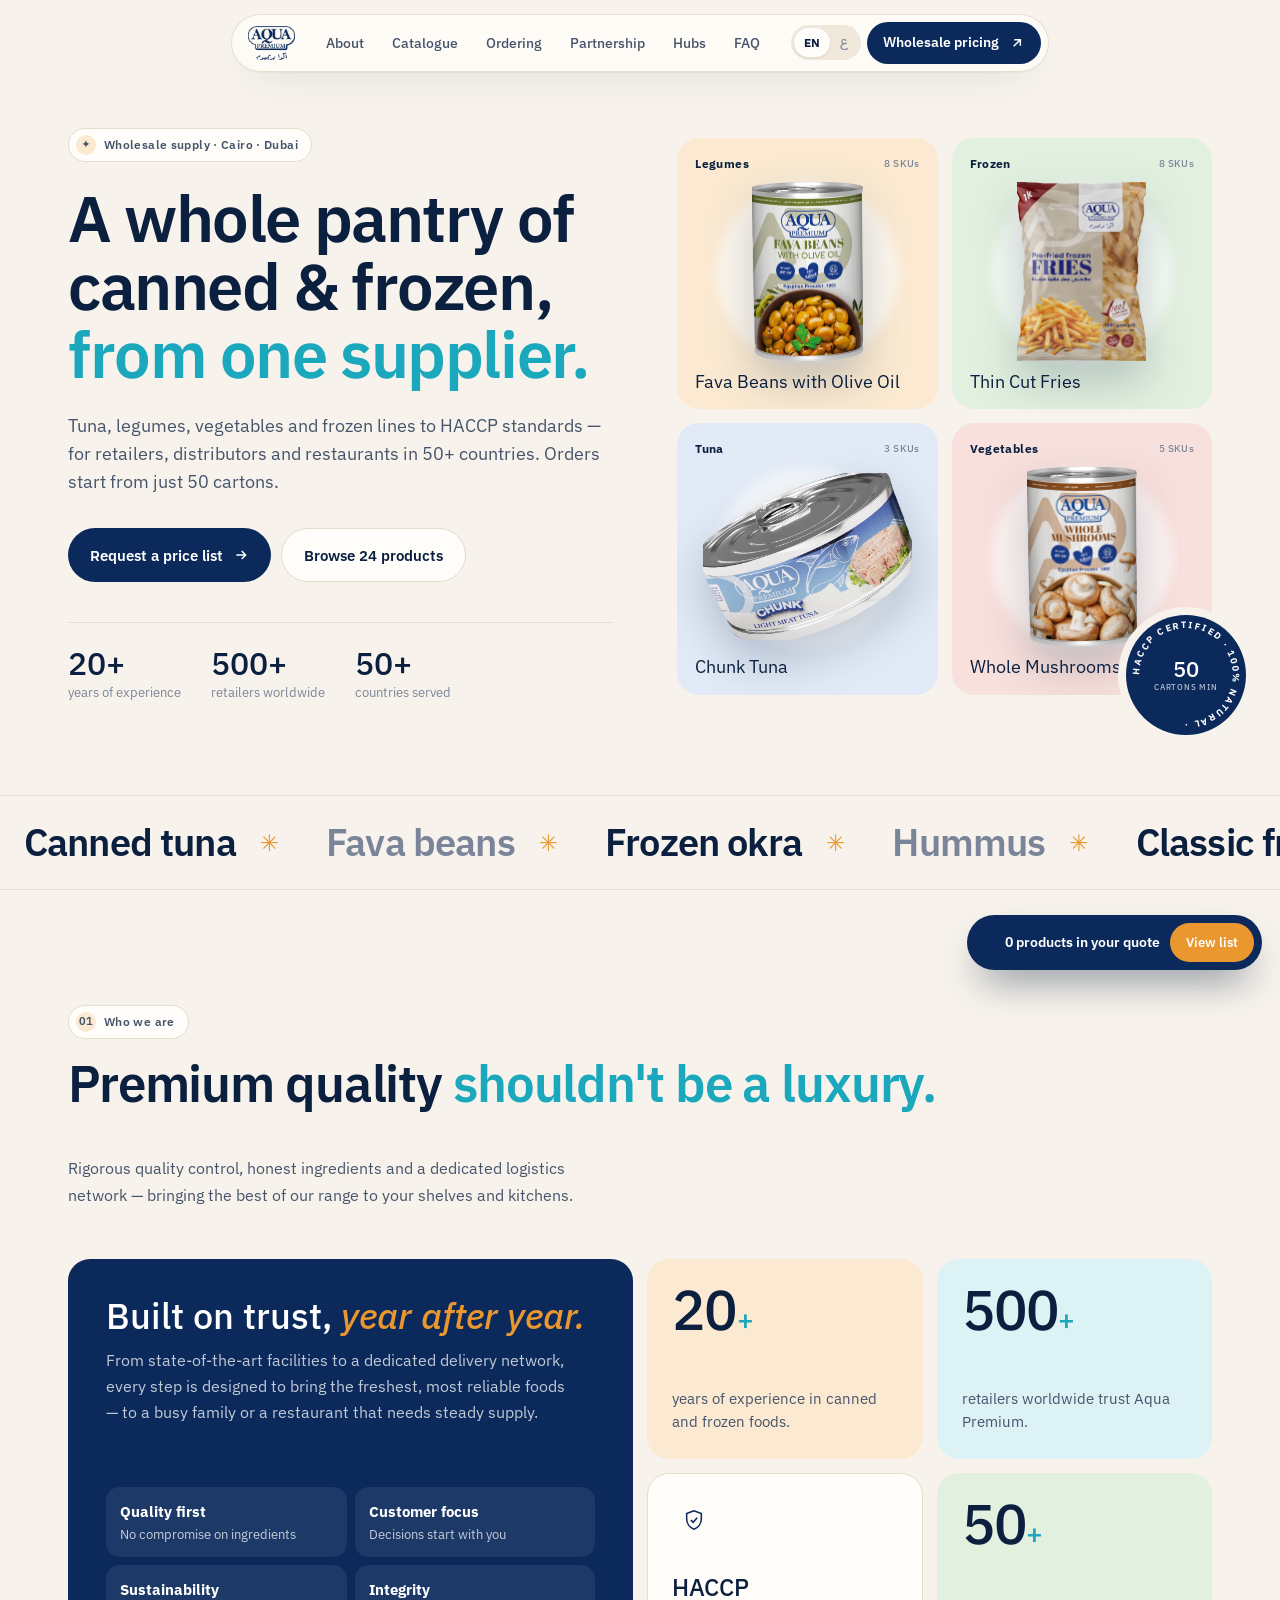
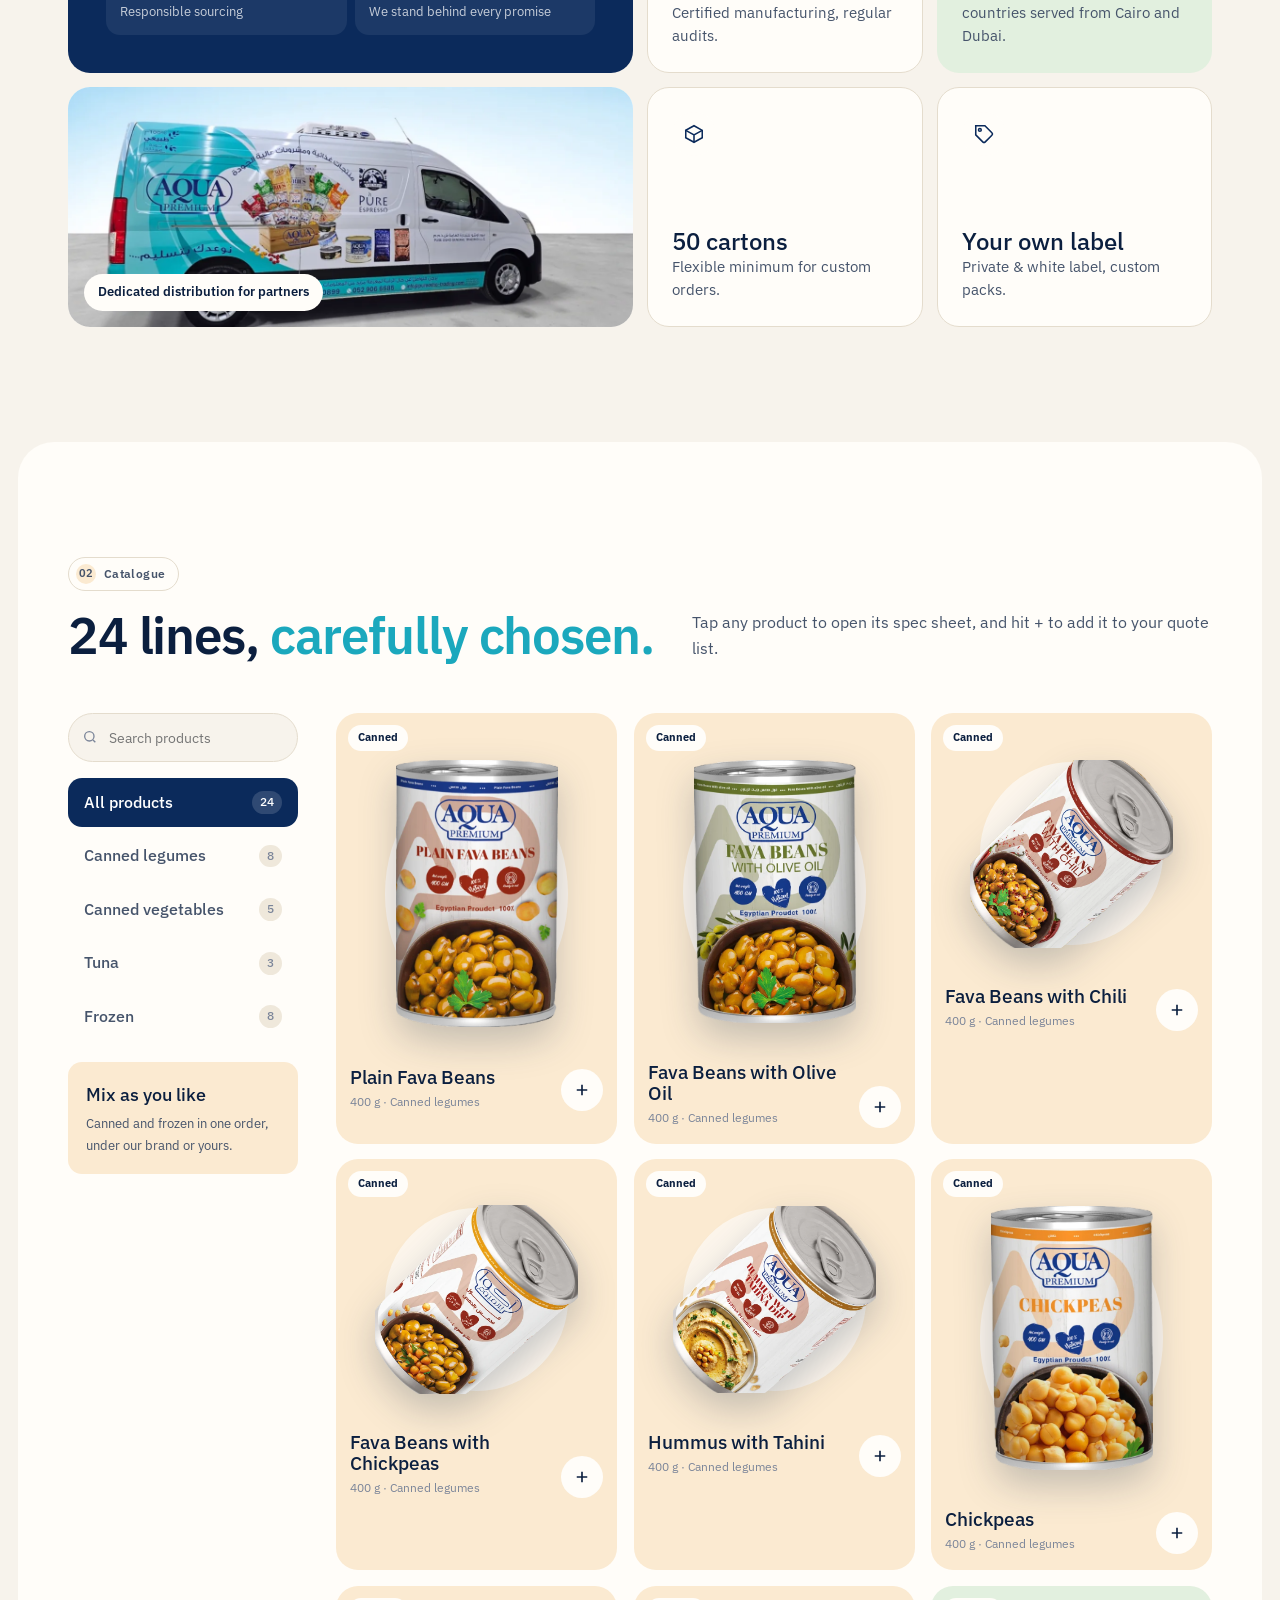
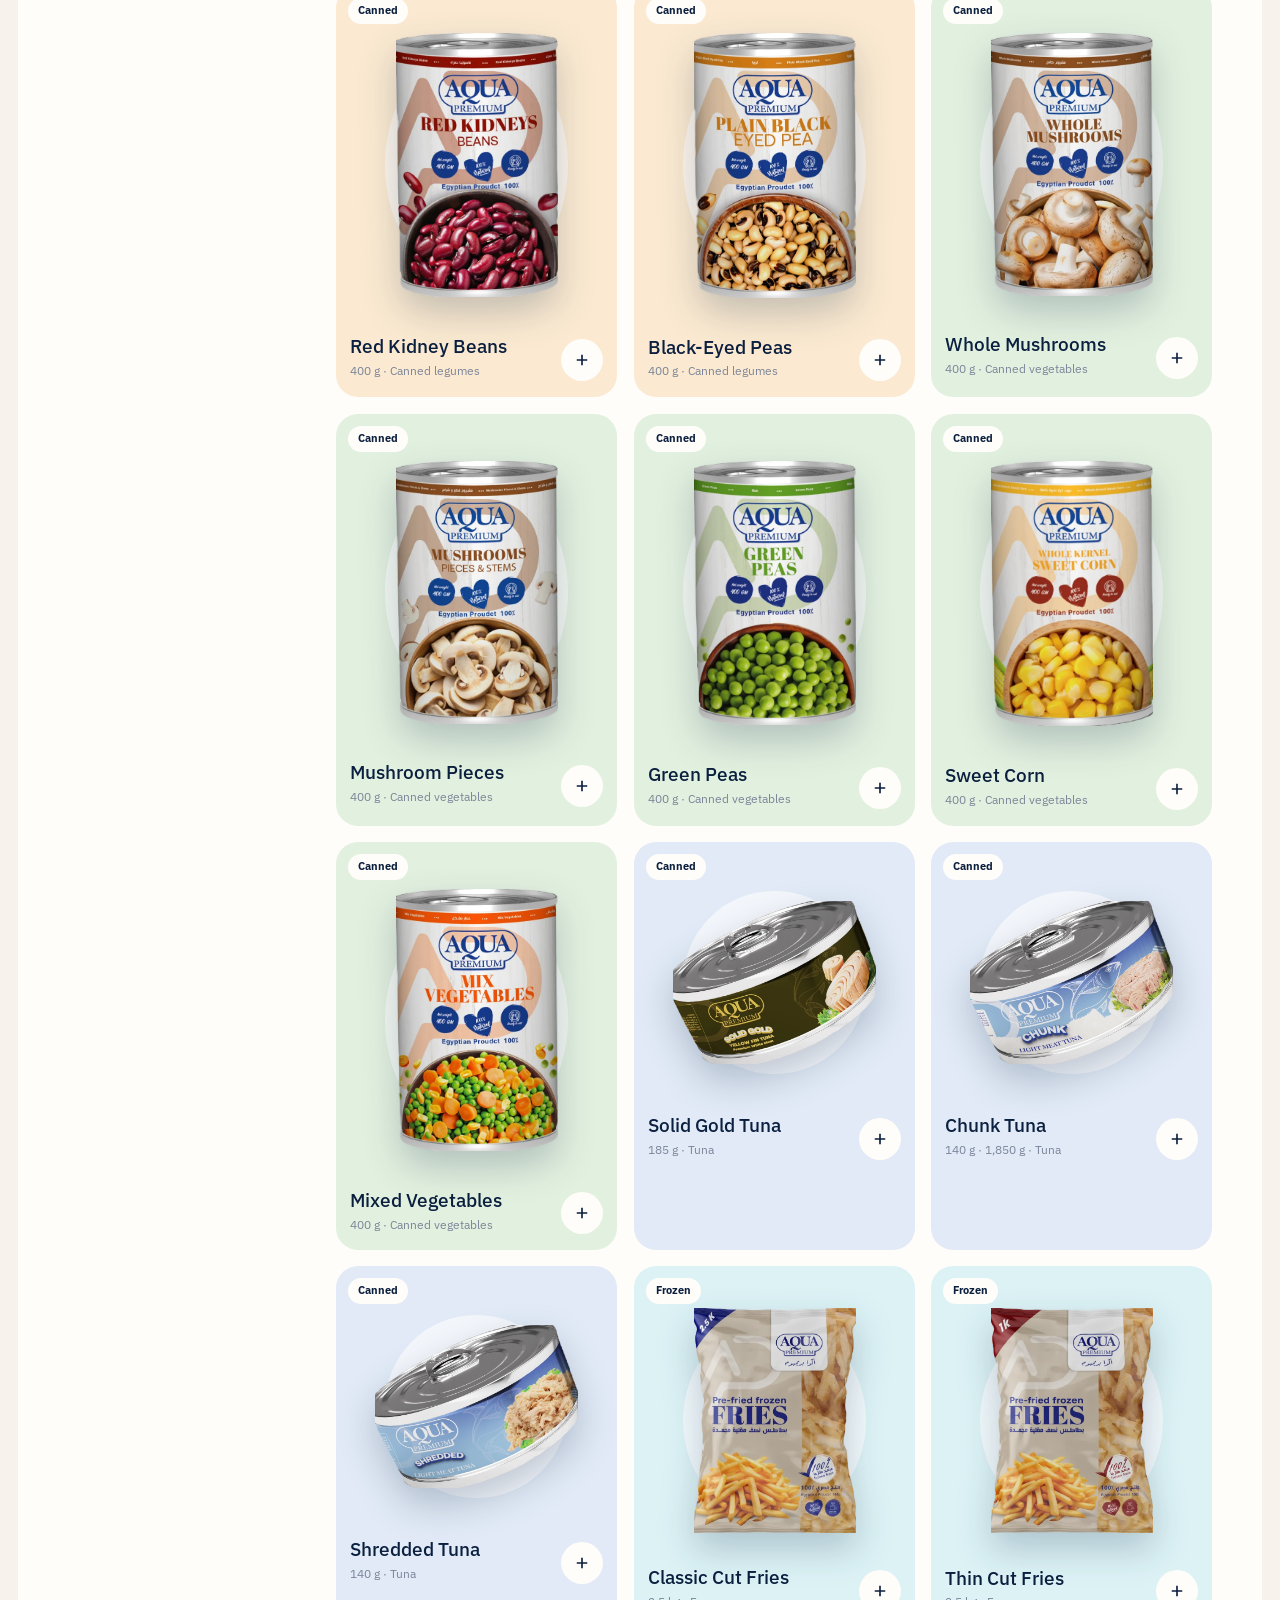
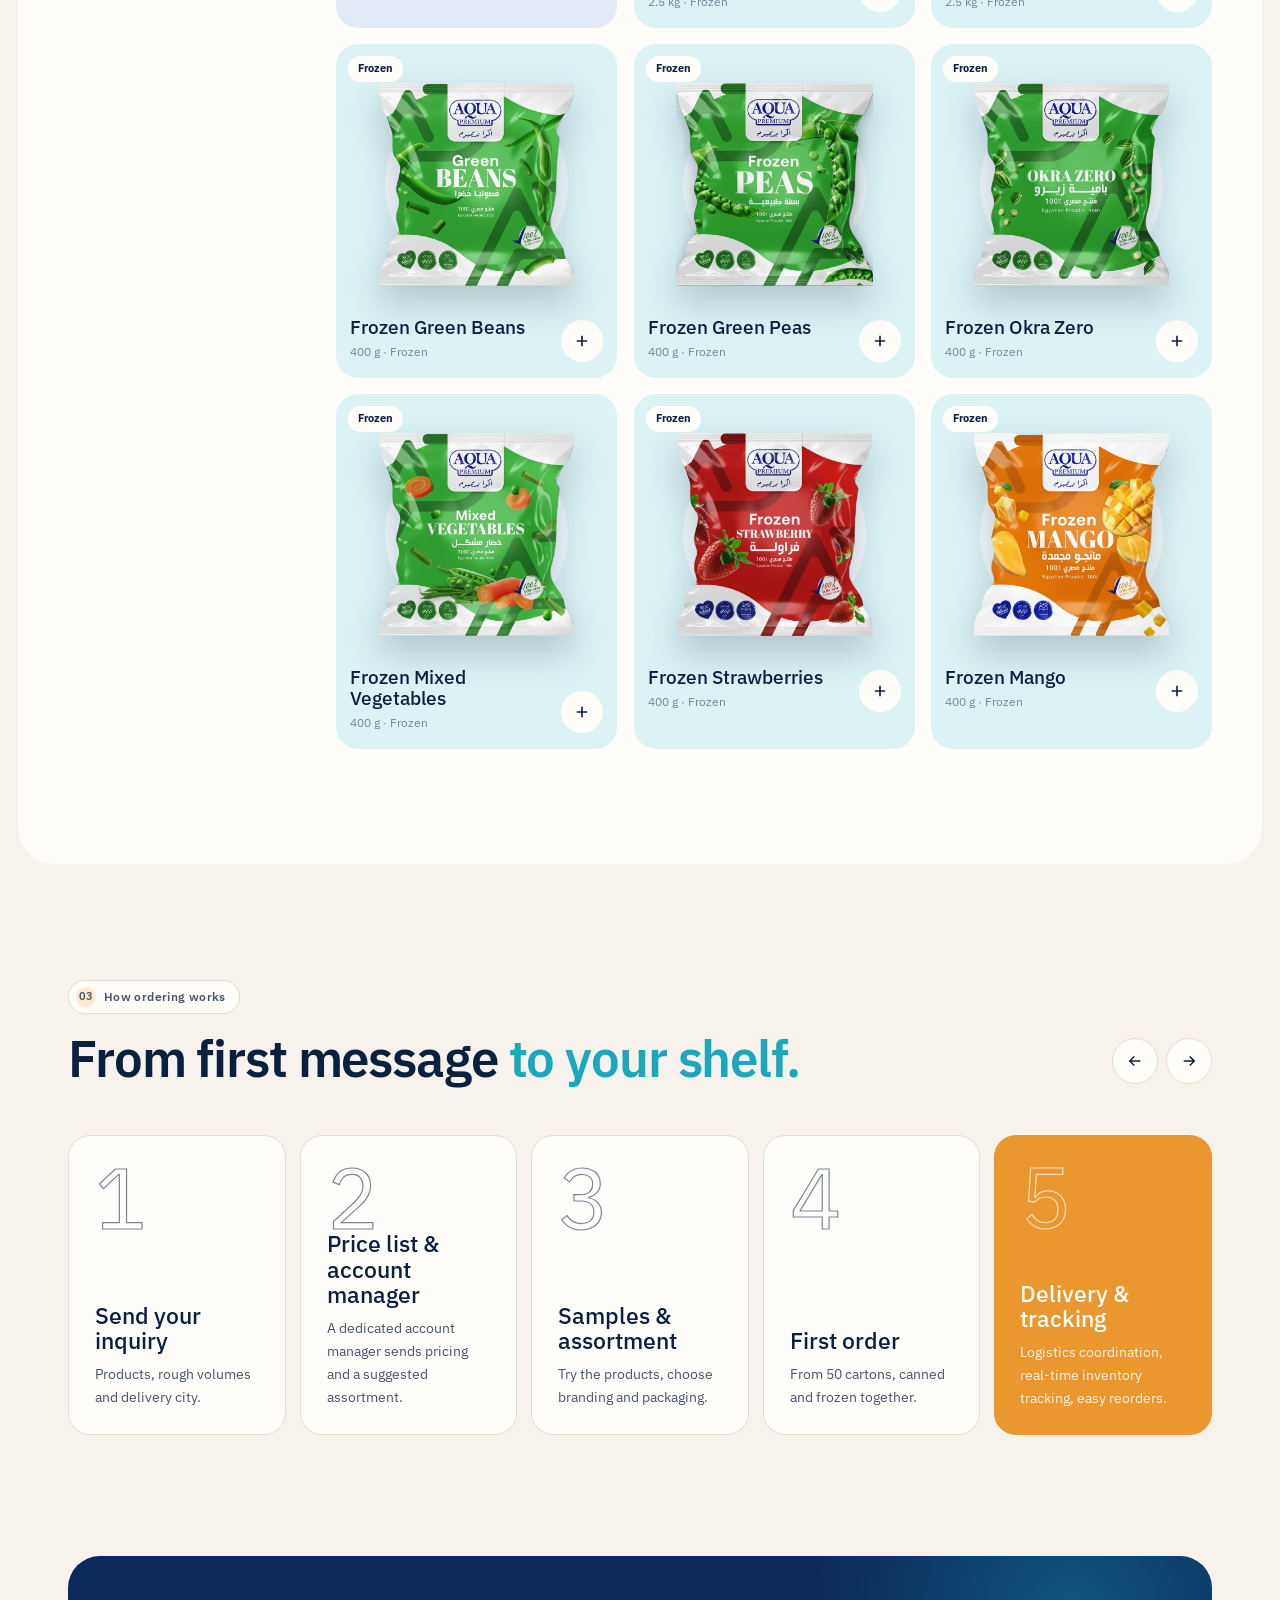
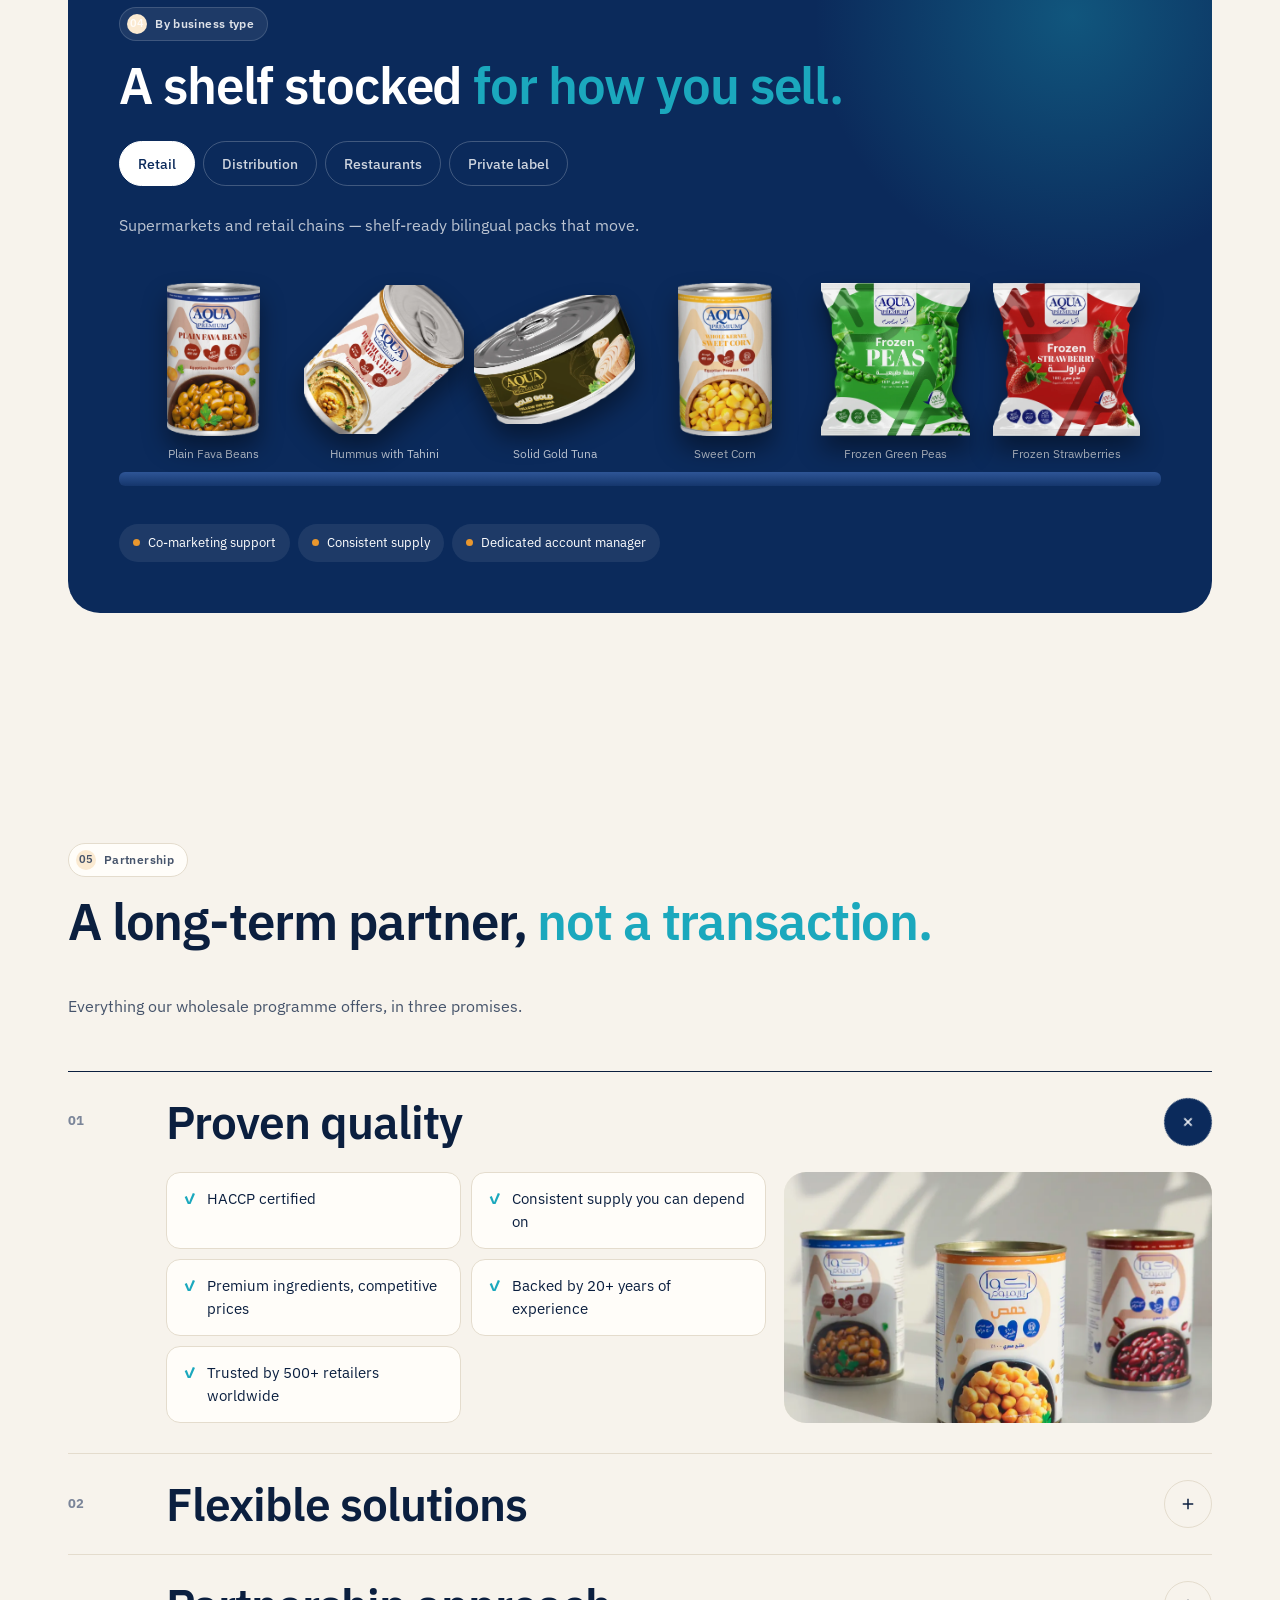
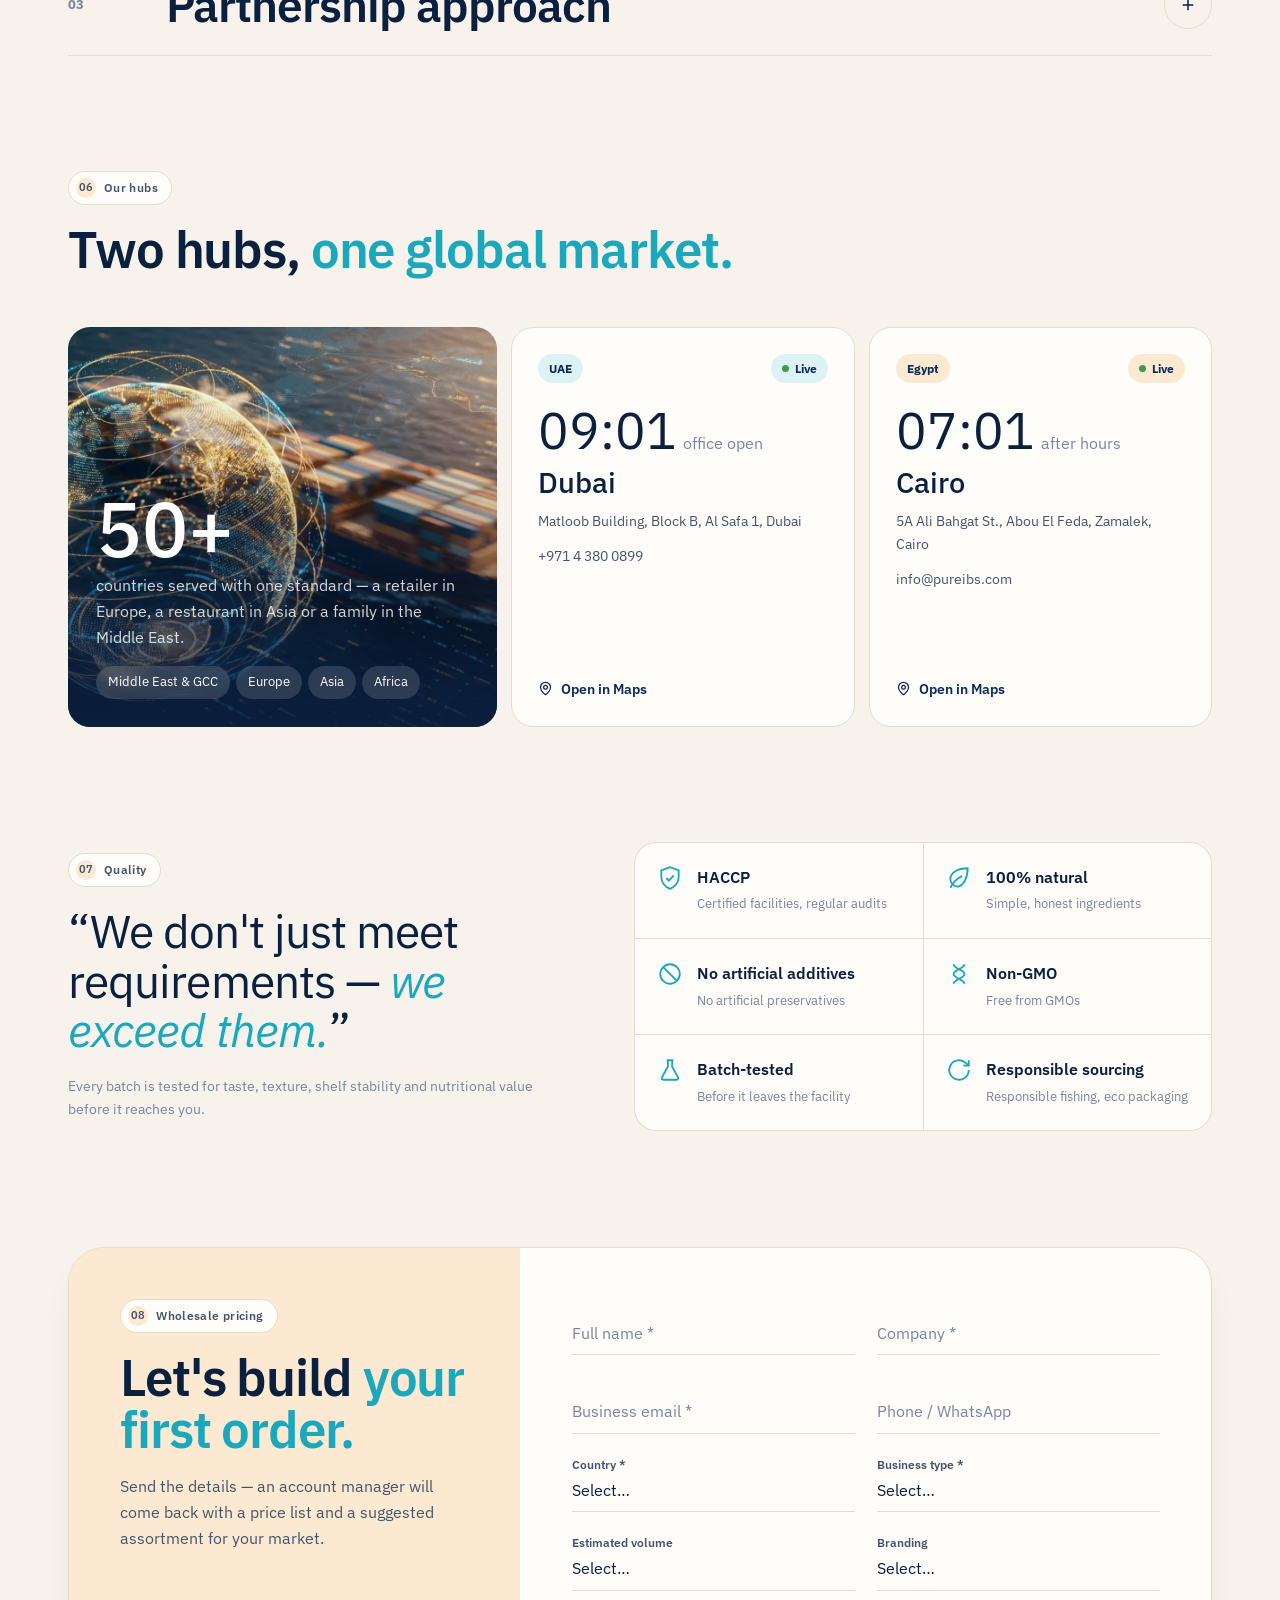
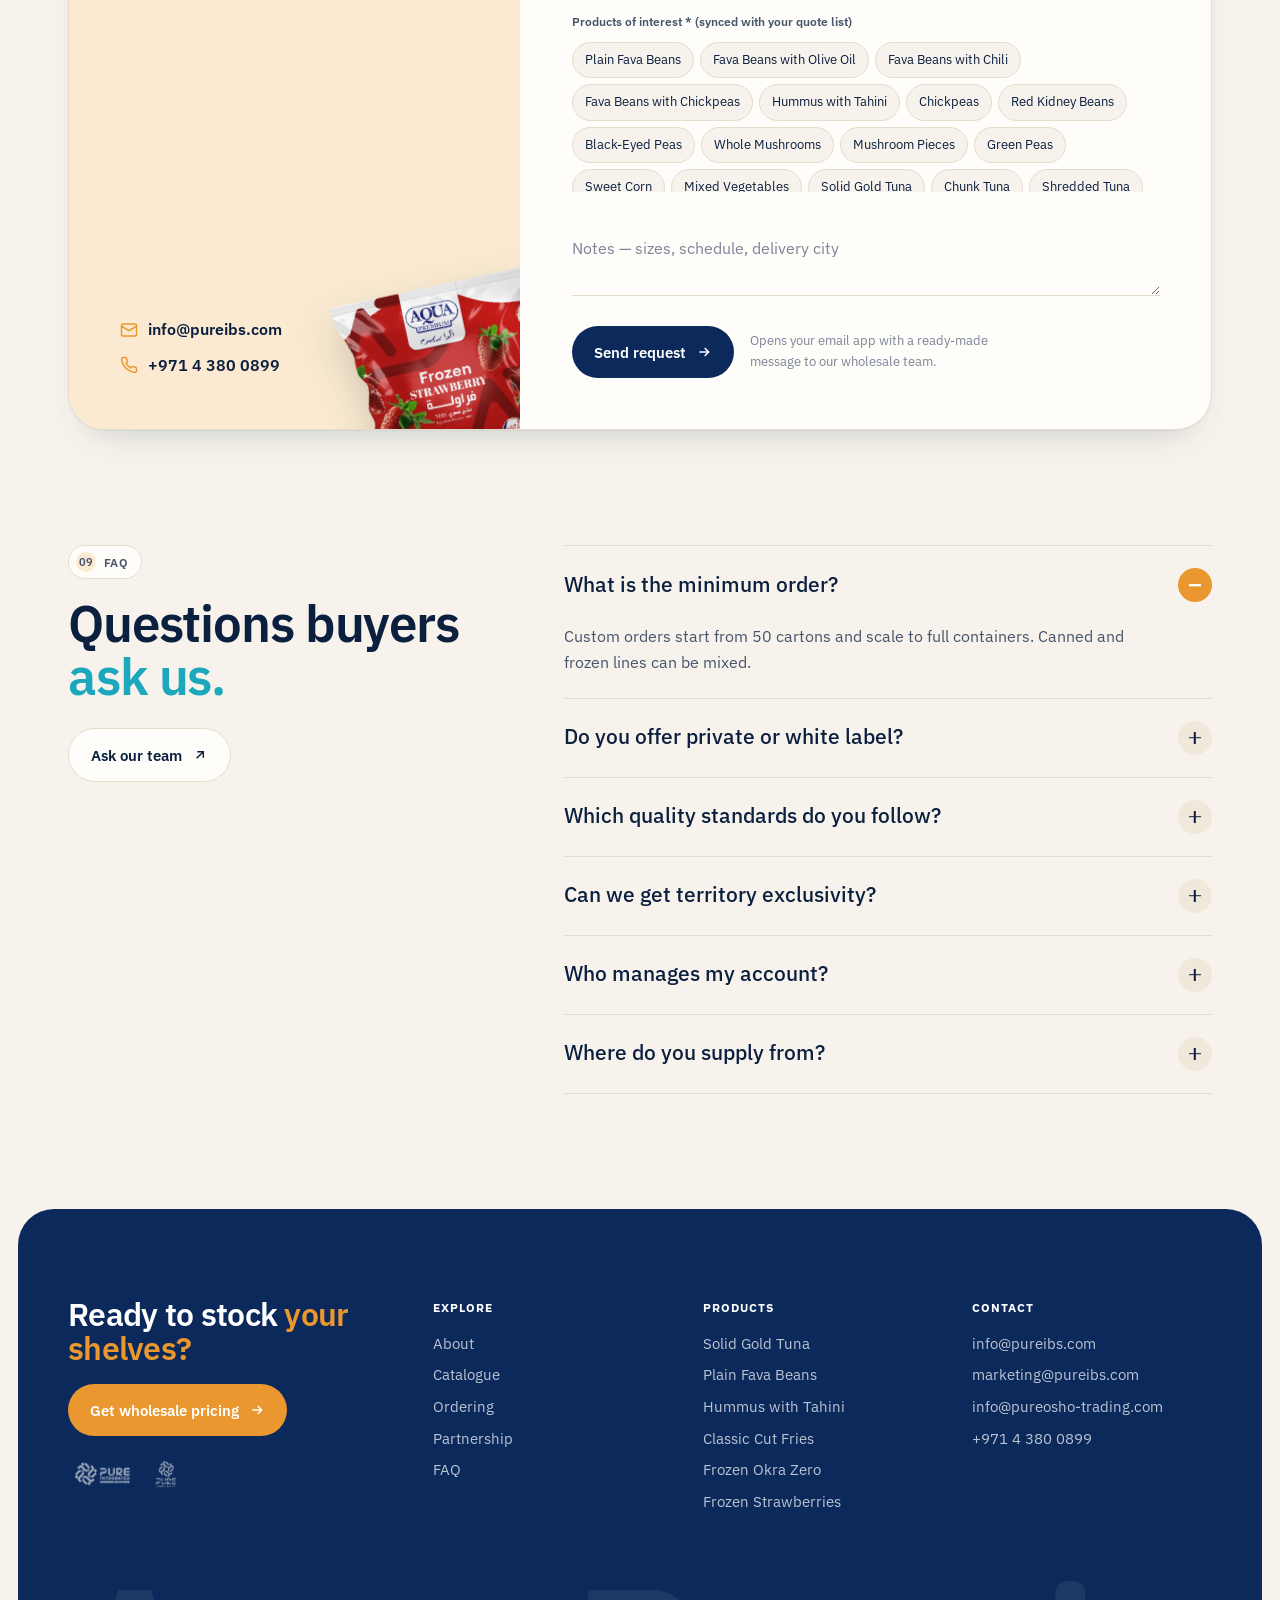
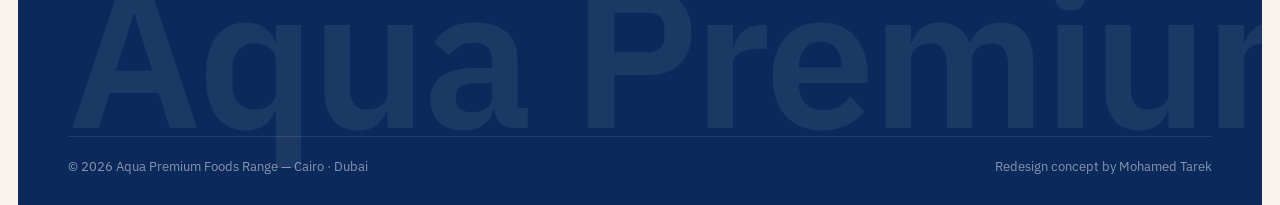
==== commit 5385d5b6: "Add brand intro: the logo opens the page and settles into the nav Shown once per session, skipped wi" ====
--- a/index.html
+++ b/index.html
@@ -10,6 +10,7 @@
 <link rel="preconnect" href="https://fonts.googleapis.com">
 <link rel="preconnect" href="https://fonts.gstatic.com" crossorigin>
 <link href="https://fonts.googleapis.com/css2?family=IBM+Plex+Sans:wght@400;500;600;700&family=IBM+Plex+Sans+Arabic:wght@400;500;600;700&display=swap" rel="stylesheet">
+<script>try{if(!sessionStorage.getItem('ap-intro')&&!matchMedia('(prefers-reduced-motion: reduce)').matches)document.documentElement.classList.add('bi-on')}catch(e){}</script>
 <style>
 :root{
   --bg:#F7F3EC;--paper:#FFFDF9;--sand:#EFE8DB;--ink:#0B1F3F;--ink-2:#46546B;--ink-3:#7B8599;--line:#E4DCCD;
@@ -401,9 +402,25 @@
 html[lang="ar"] :is(.hero h1,h2.t,.ac-h h3,.f-cta h3,.tk span,.mmenu a:not(.b),.mark){font-family:var(--f-ar)!important;font-weight:600}
 html[lang="ar"] .hero h1{line-height:1.28}
 html[lang="ar"] h2.t{line-height:1.3}
+
+/* ---------- brand intro: logo opens the page, then settles into the nav ---------- */
+.bintro{display:none}
+html.bi-on body{overflow:hidden}
+html.bi-on .bintro{display:grid;position:fixed;inset:0;z-index:200;place-items:center;pointer-events:auto;cursor:pointer}
+.bintro::before{content:"";position:absolute;inset:0;background:var(--bg);transition:opacity .7s var(--ease)}
+.bintro-in{position:relative;display:grid;justify-items:center;gap:22px}
+.bintro-logo{width:min(52vw,280px);height:auto;transform-origin:0 0;opacity:0;scale:.92;animation:introIn .9s var(--ease) .1s forwards}
+.bintro-line{width:min(36vw,170px);height:1px;background:var(--navy);opacity:.35;transform:scaleX(0);animation:introLine .8s var(--ease) .45s forwards;transition:opacity .3s}
+@keyframes introIn{to{opacity:1;scale:1}}
+@keyframes introLine{to{transform:scaleX(1)}}
+.bintro.fly::before{opacity:0}
+.bintro.fly .bintro-line{opacity:0}
+.bintro.fly .bintro-logo{animation:none;opacity:1;scale:1;transition:transform .9s var(--ease)}
+html.bi-on .nav-logo img{visibility:hidden}
 </style>
 </head>
 <body>
+<div class="bintro" aria-hidden="true"><div class="bintro-in"><img class="bintro-logo" src="assets/img/logo-navy.png" alt=""><span class="bintro-line"></span></div></div>
 <header class="nav" id="nav"><div class="nav-in">
   <a href="#top" class="nav-logo" aria-label="Aqua Premium"><img src="assets/img/logo-navy.png" alt="Aqua Premium"></a>
   <nav class="nav-links" aria-label="Main">
@@ -915,6 +932,34 @@
 $('#fProds').addEventListener('click',e=>{const a=e.target.closest('[data-open]');if(a){e.preventDefault();openDrawer('spec',a.dataset.open)}});
 $('#yr').textContent=new Date().getFullYear();
 applyLang(LANG);observe();
+
+/* brand intro */
+(() => {
+  const root = document.documentElement, box = document.querySelector('.bintro');
+  if (!box || !root.classList.contains('bi-on')) return;
+  const logo = box.querySelector('.bintro-logo'), target = document.querySelector('.nav-logo img');
+  let done = false;
+  const finish = () => {
+    if (done) return; done = true;
+    try { sessionStorage.setItem('ap-intro', '1'); } catch (e) {}
+    root.classList.remove('bi-on'); box.remove();
+  };
+  const fly = () => {
+    if (done || box.classList.contains('fly')) return;
+    const a = logo.getBoundingClientRect(), b = target && target.getBoundingClientRect();
+    box.classList.add('fly');
+    if (!b || !b.width) { setTimeout(finish, 700); return; }
+    logo.style.transform = `translate(${b.left - a.left}px,${b.top - a.top}px) scale(${b.width / a.width})`;
+    logo.addEventListener('transitionend', finish, { once: true });
+    setTimeout(finish, 1200);
+  };
+  const go = () => setTimeout(fly, 1500);
+  (logo.complete ? go() : logo.addEventListener('load', go, { once: true }));
+  logo.addEventListener('error', finish, { once: true });
+  box.addEventListener('click', fly);
+  addEventListener('keydown', fly, { once: true });
+  setTimeout(finish, 4500);
+})();
 </script>
 </body>
 </html>
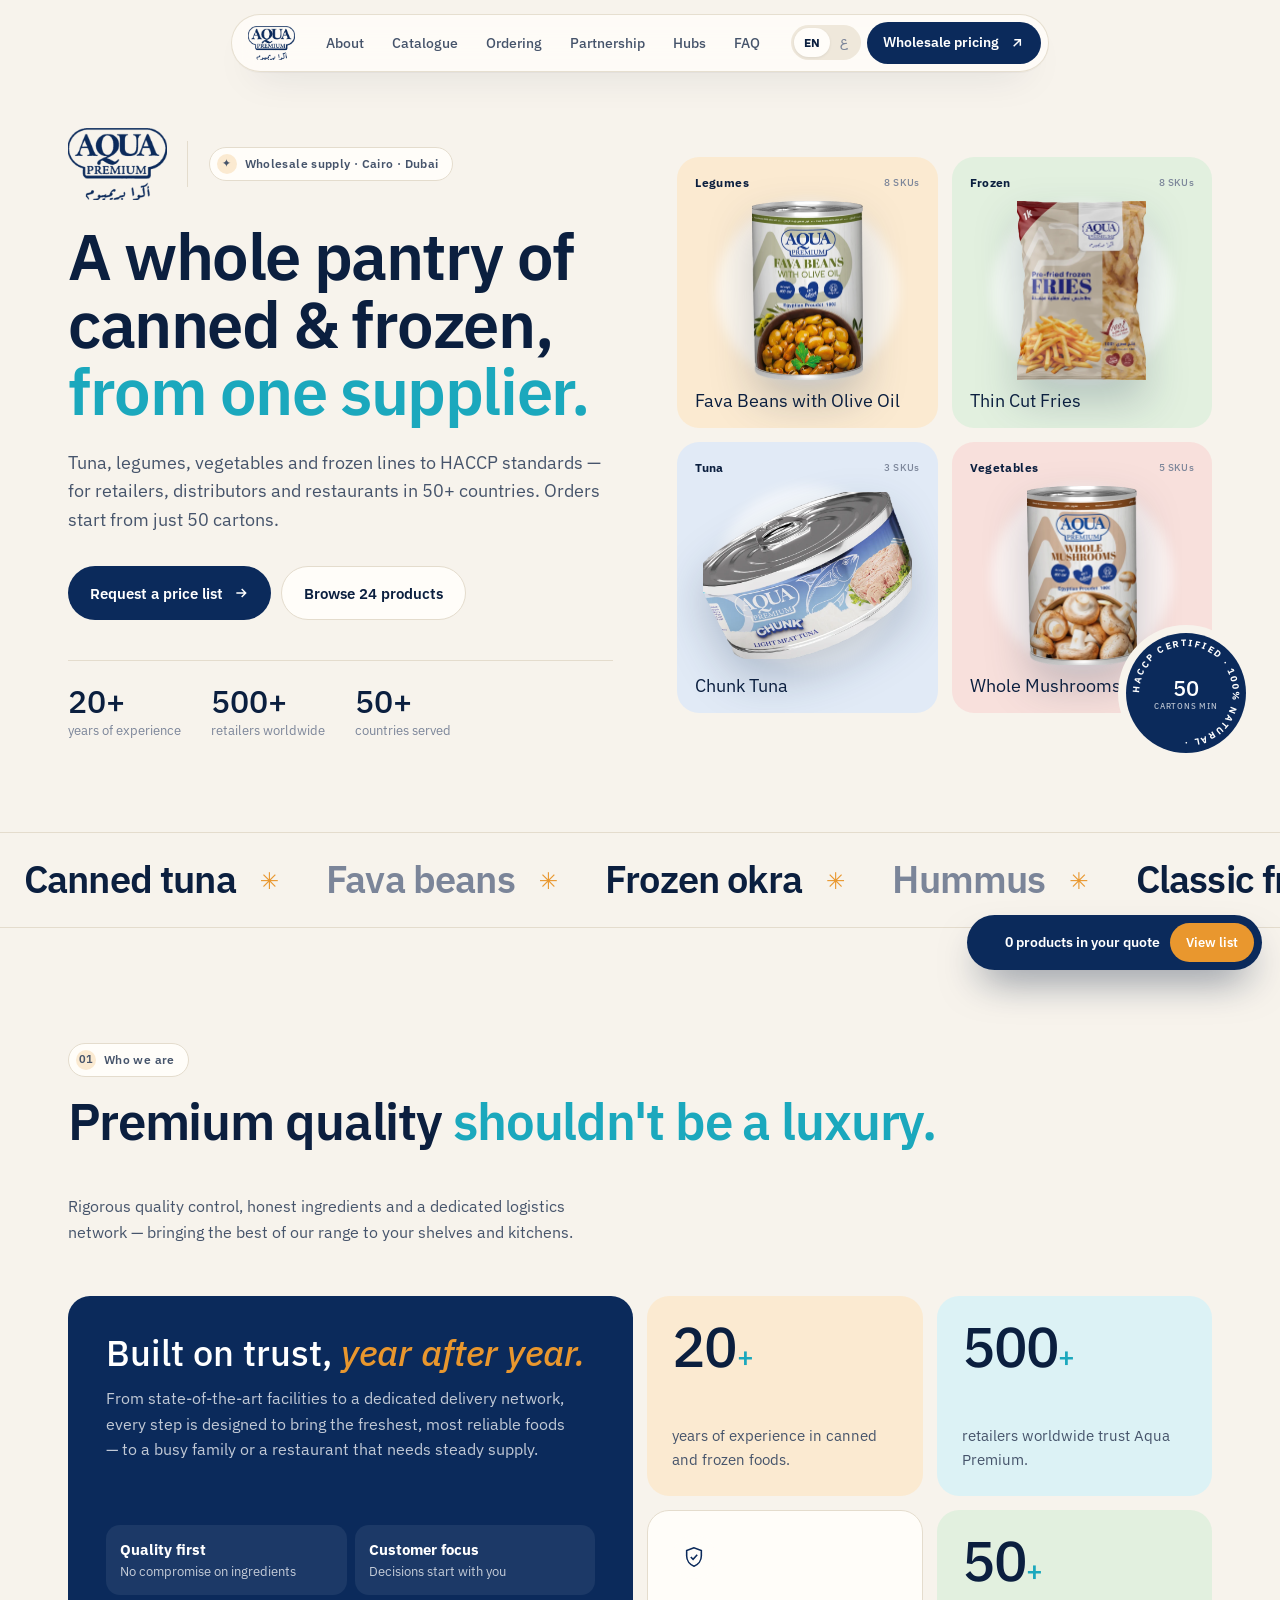
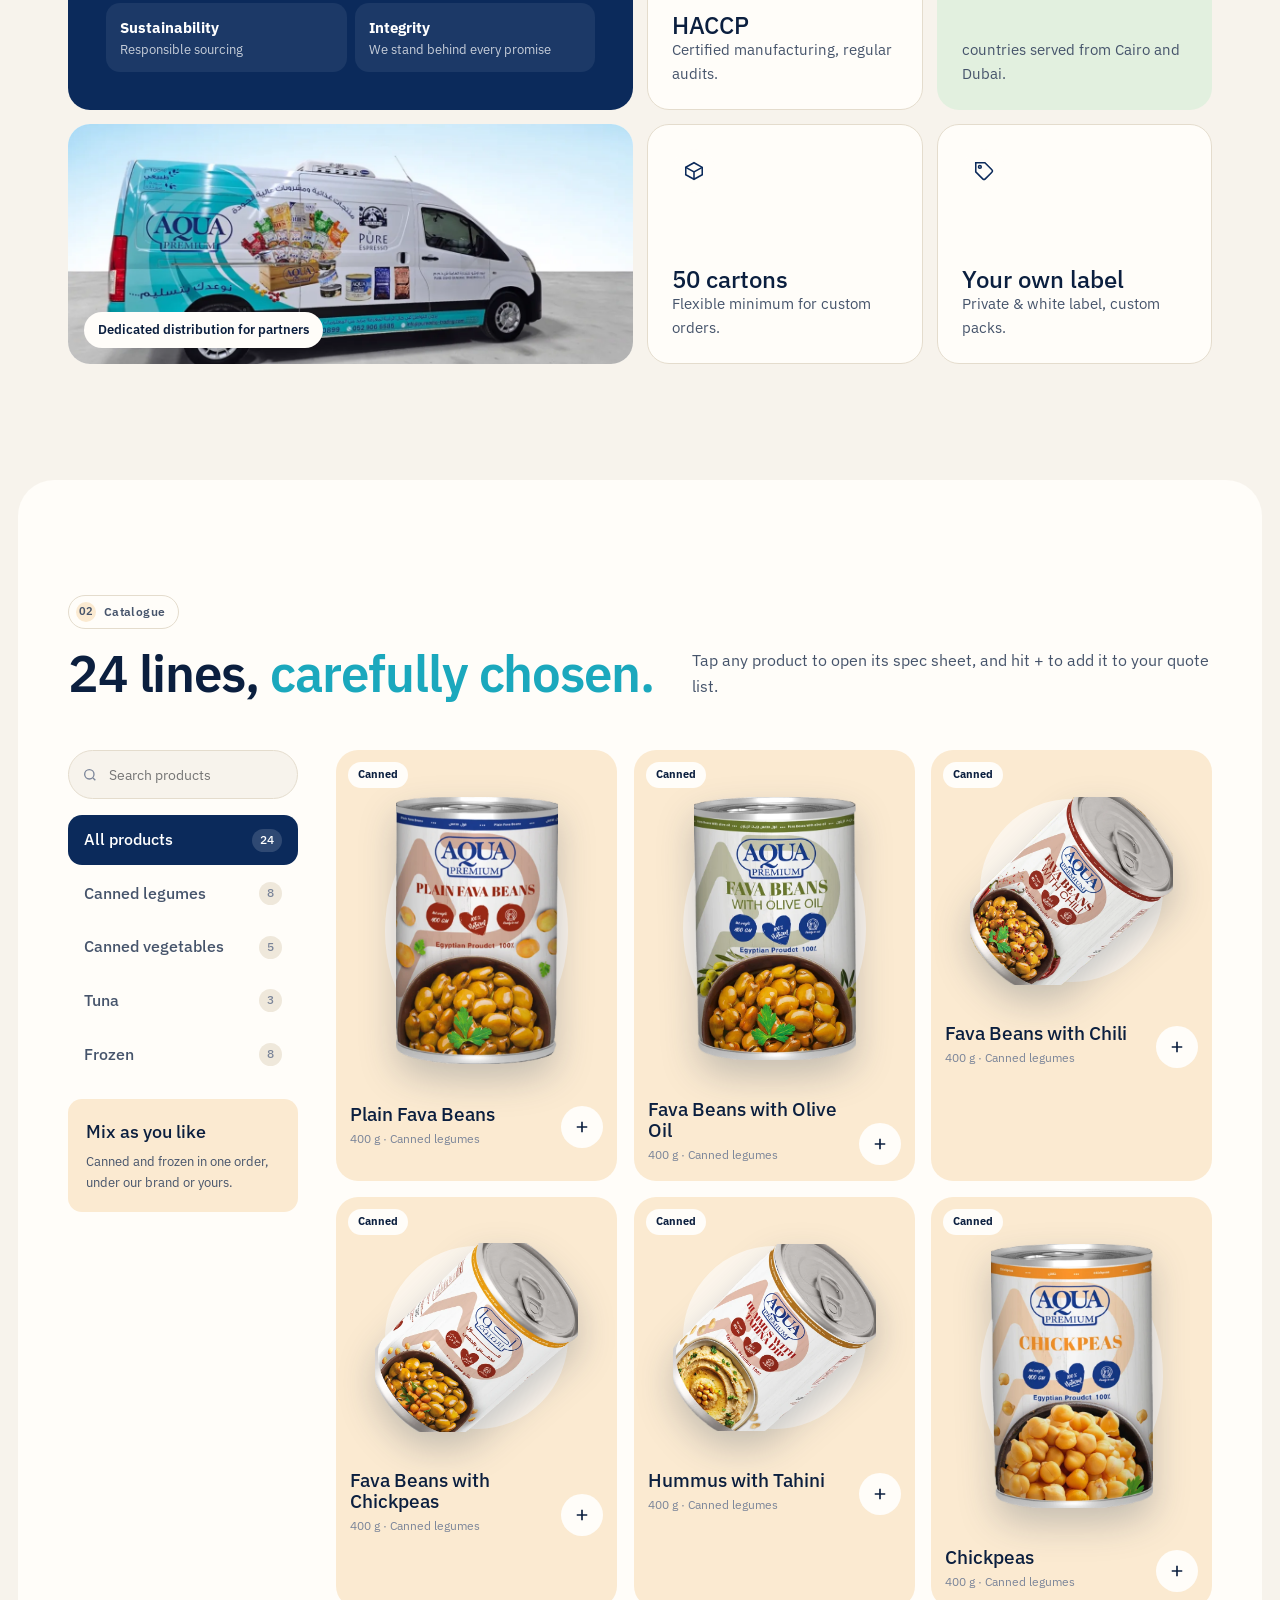
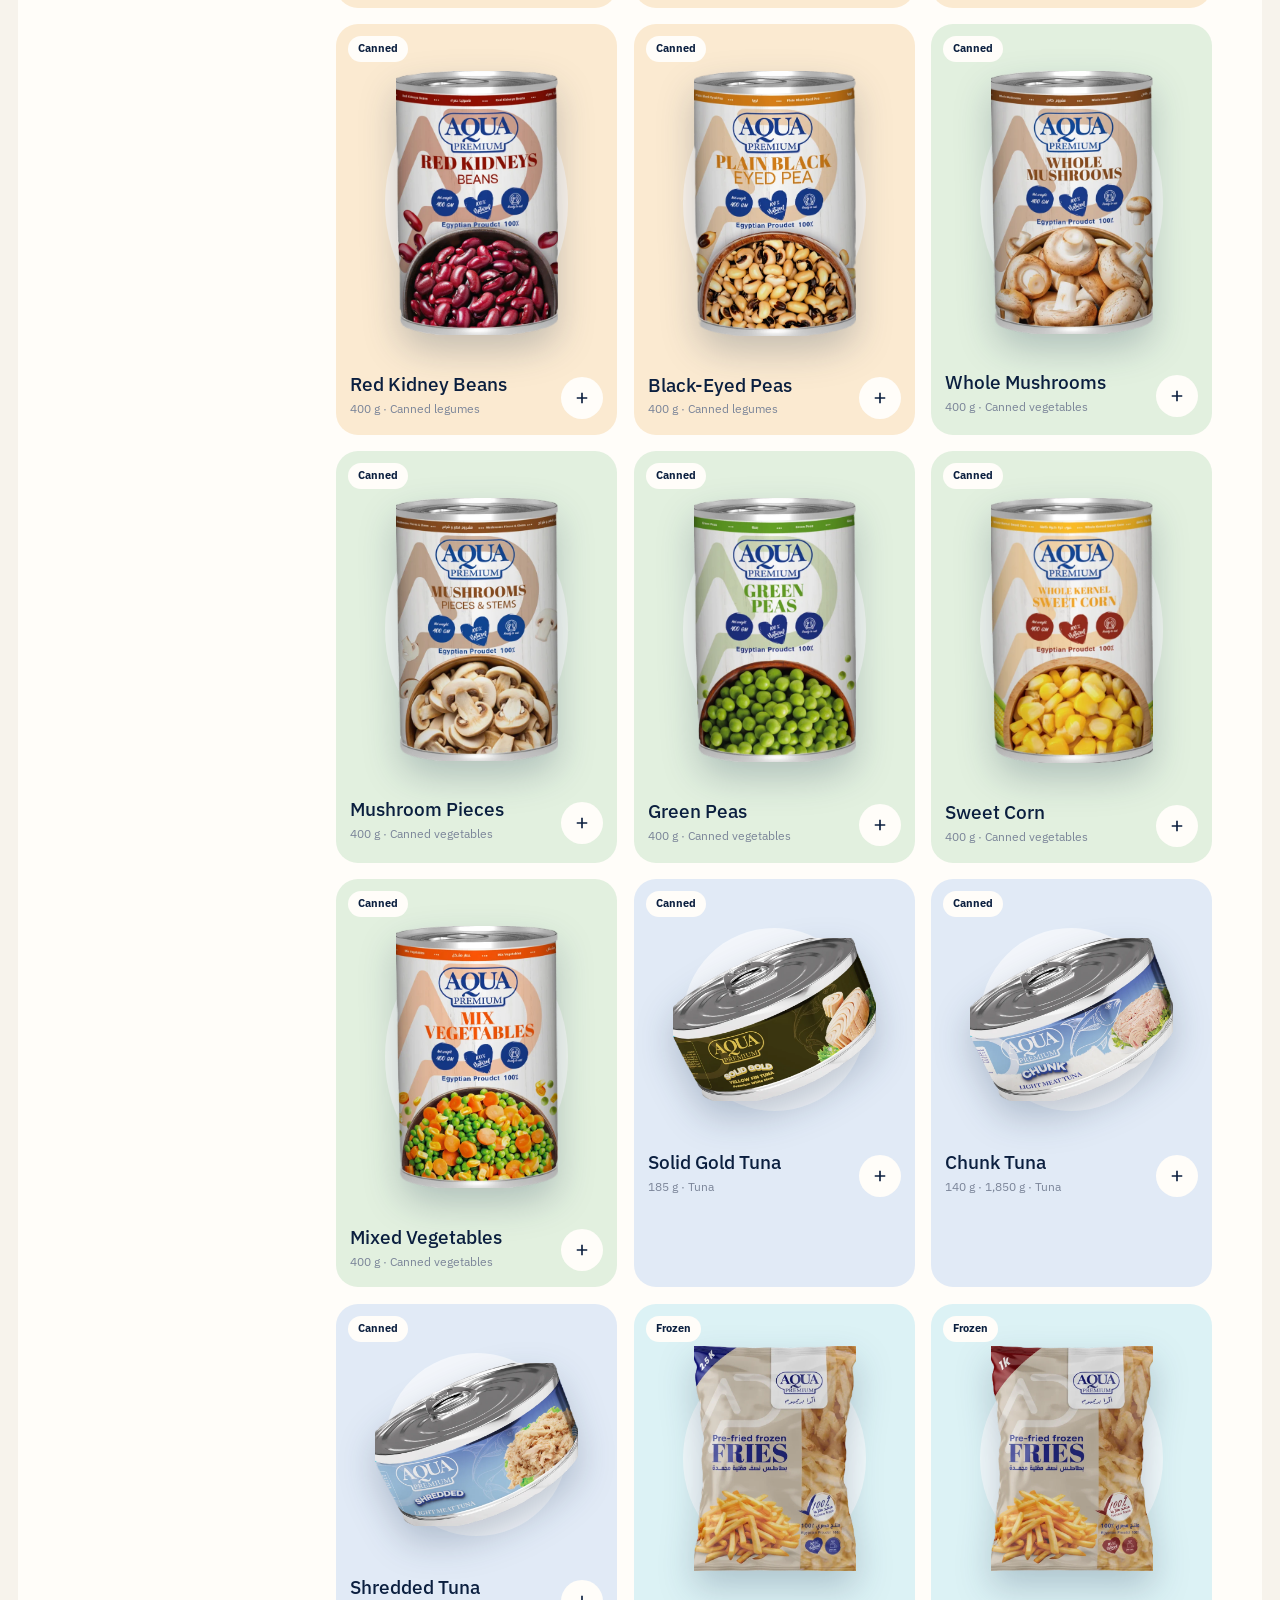
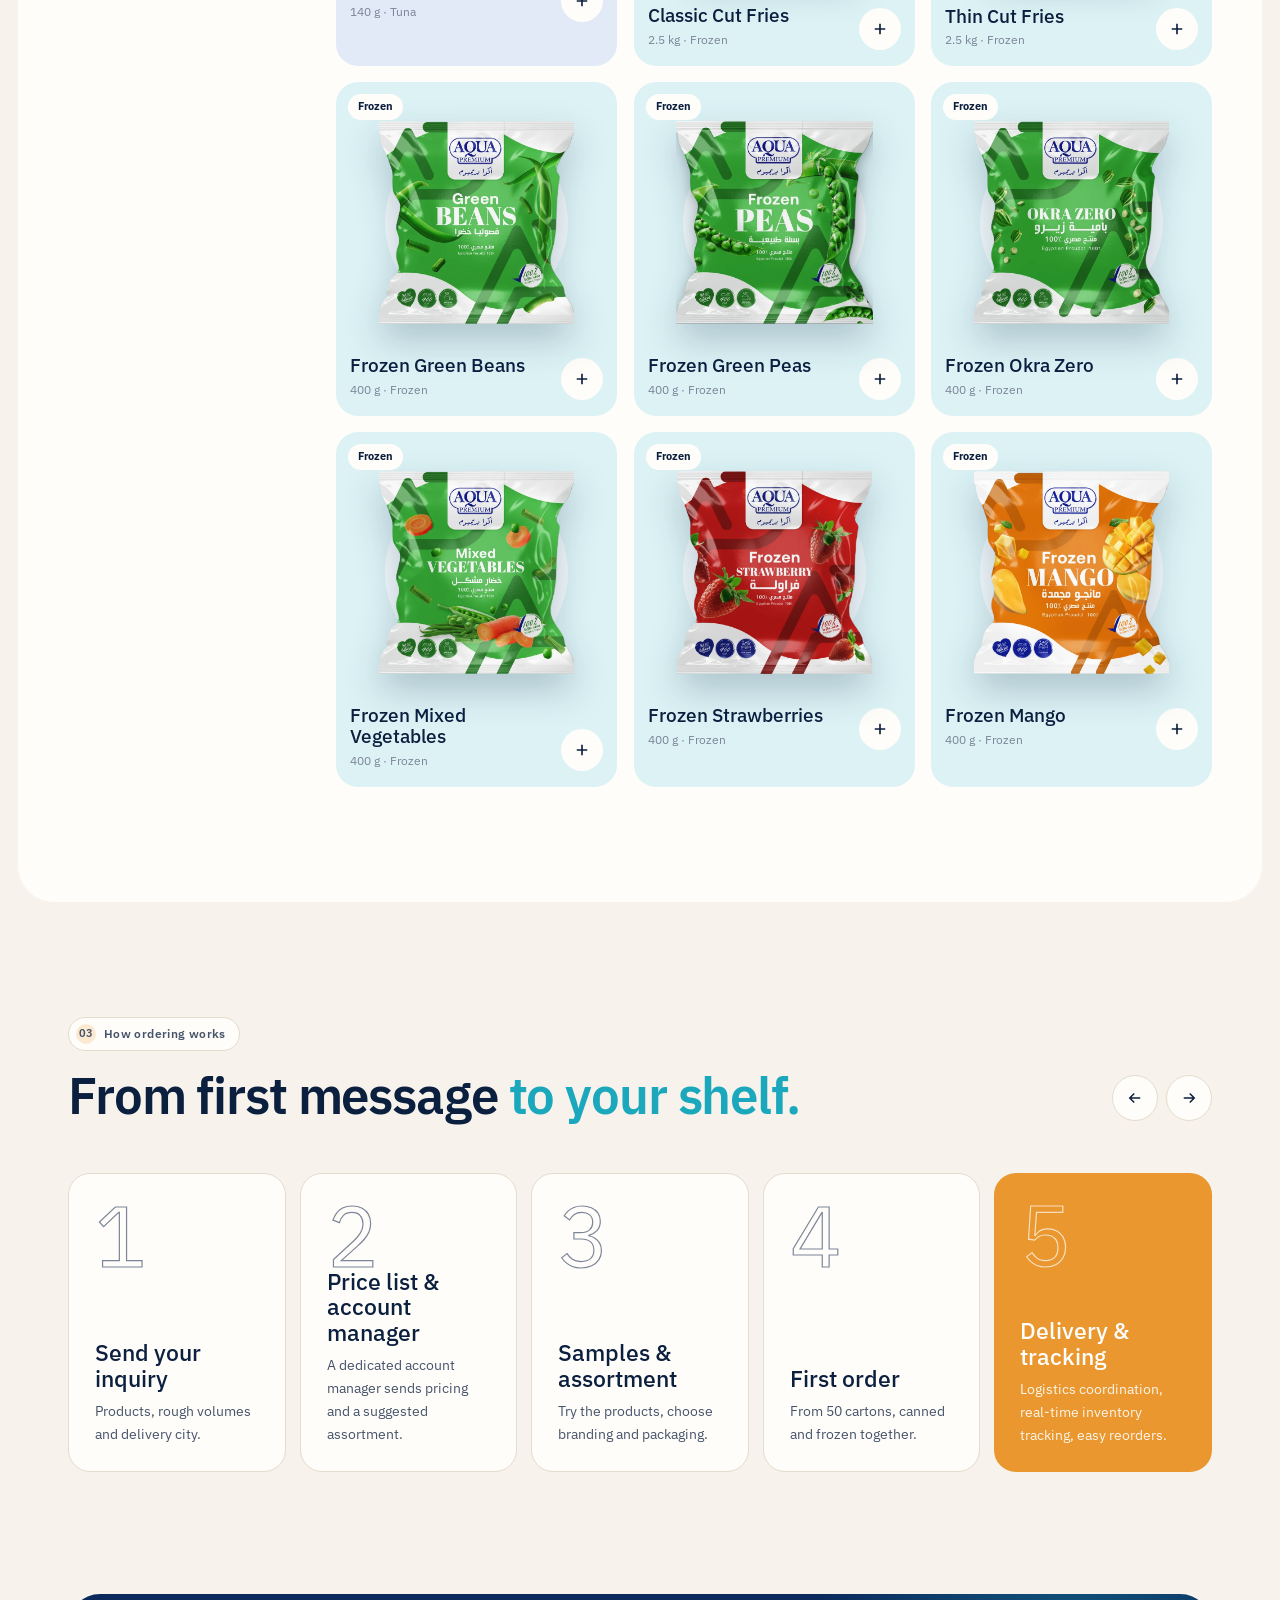
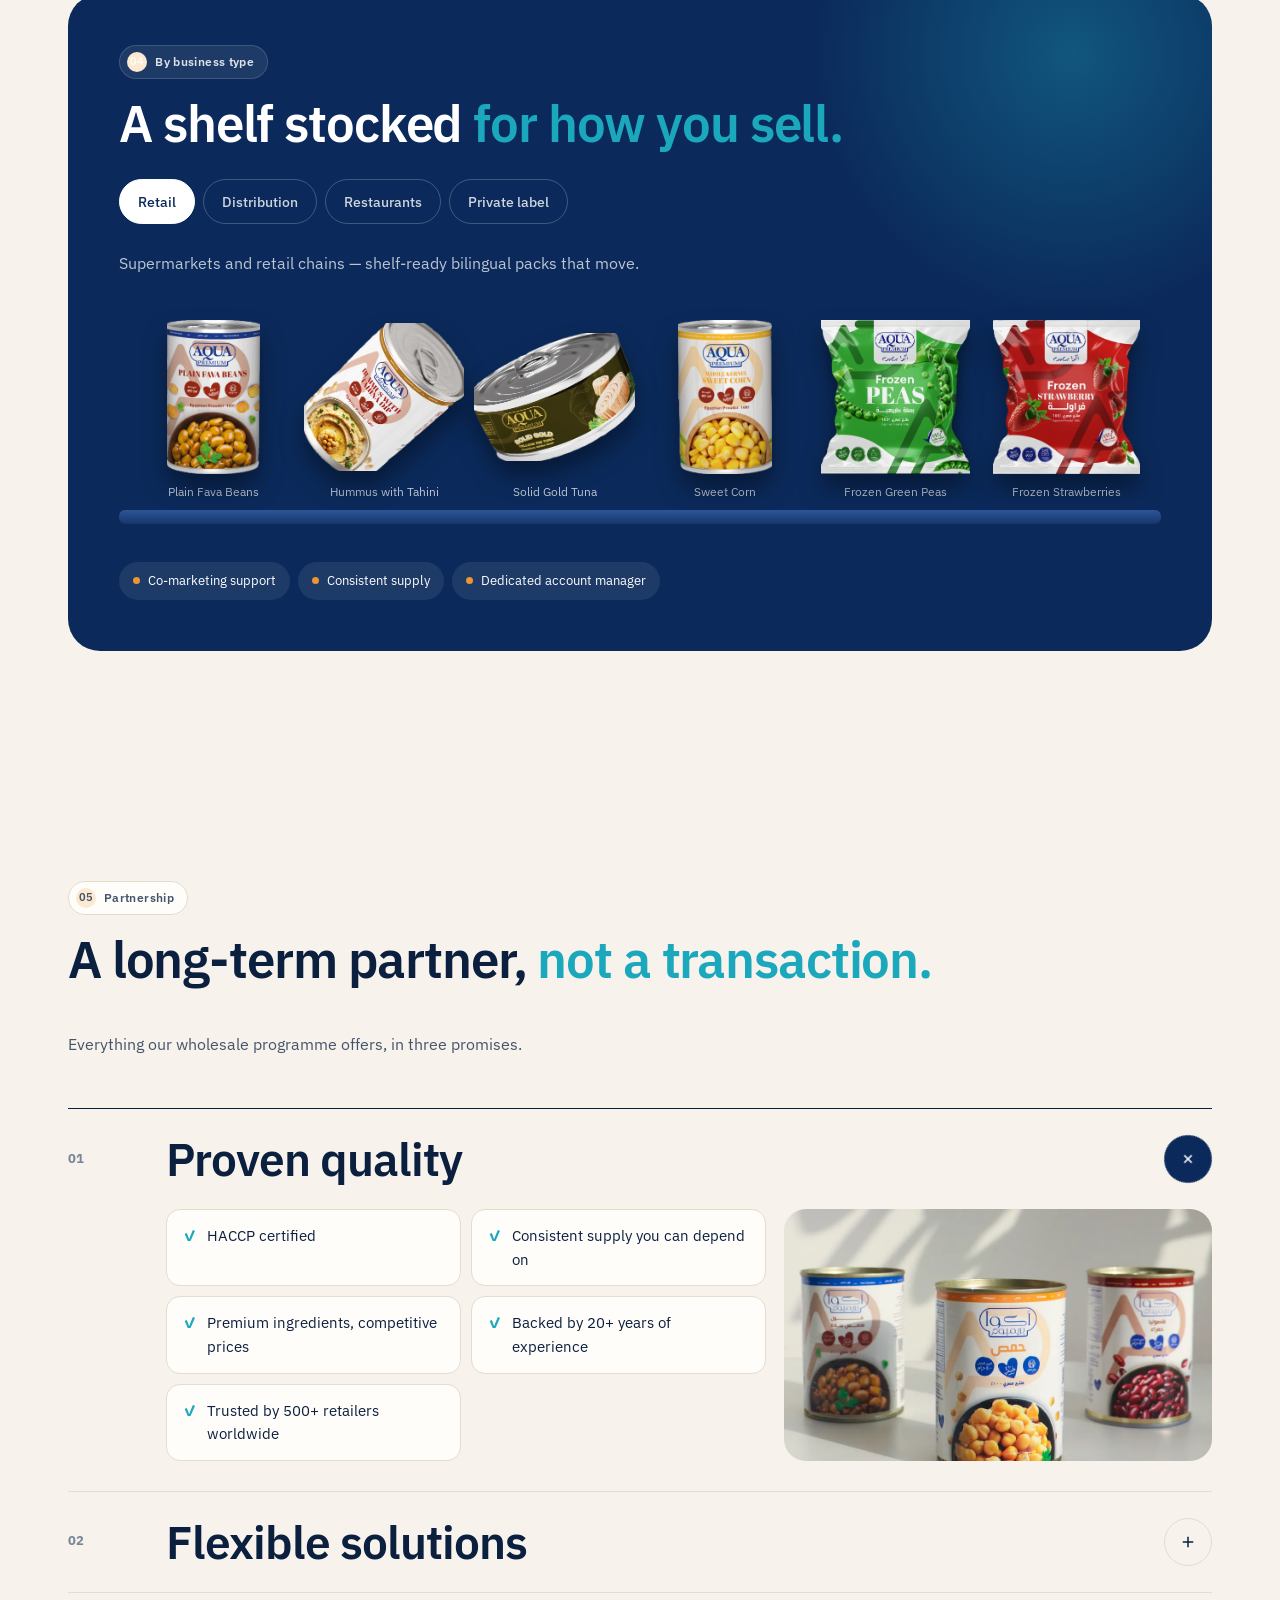
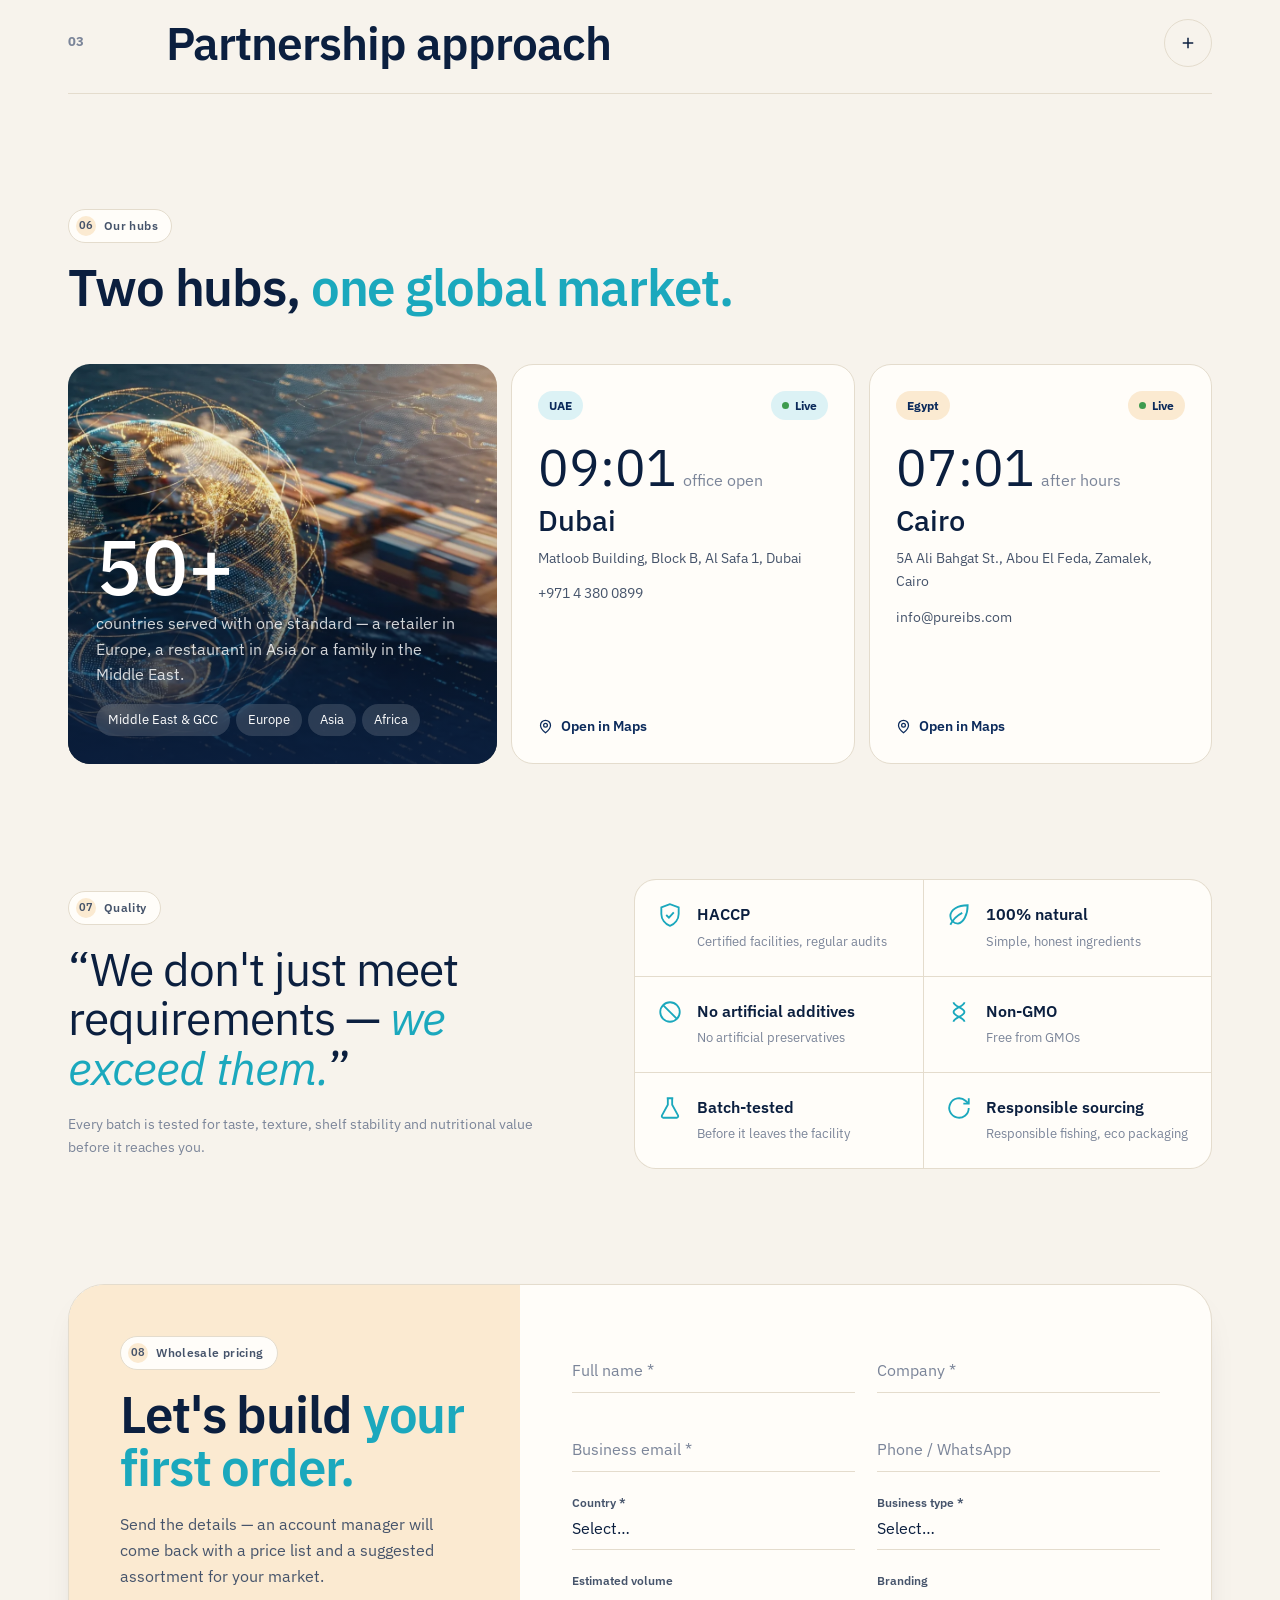
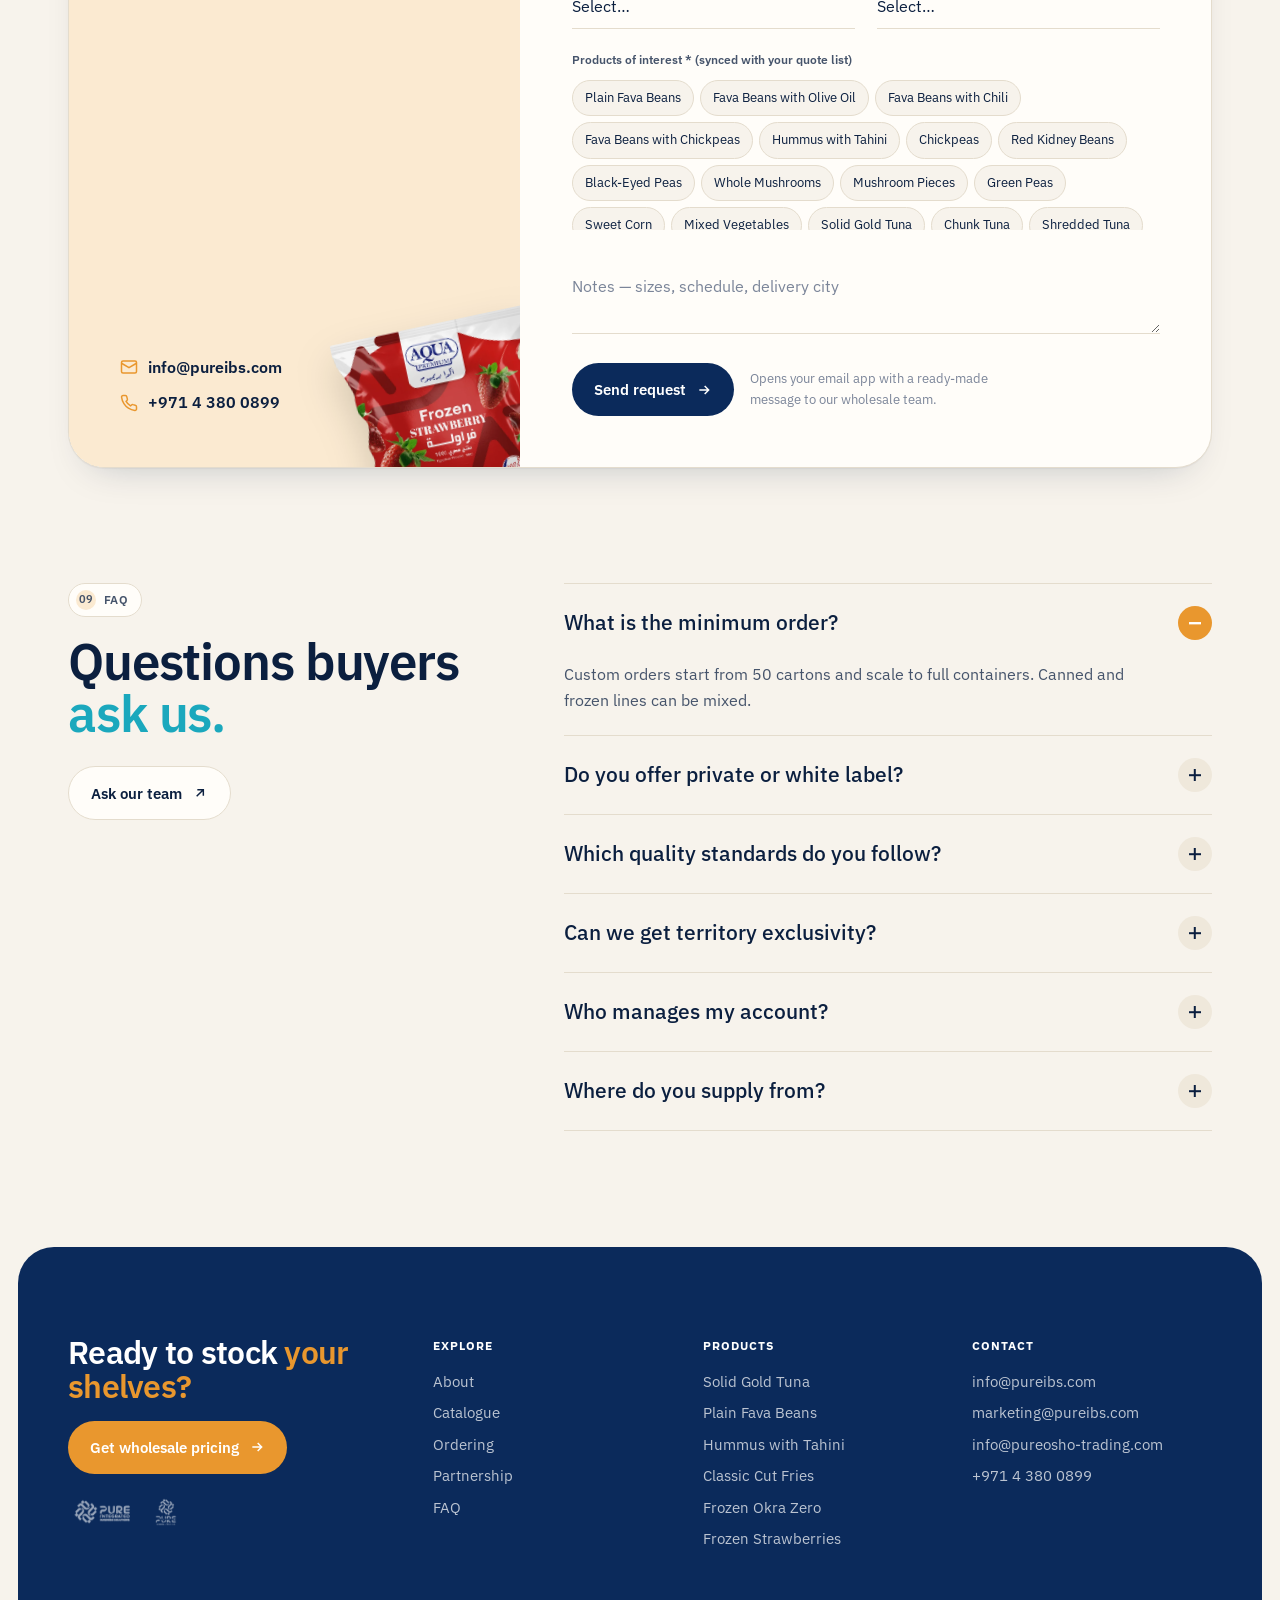
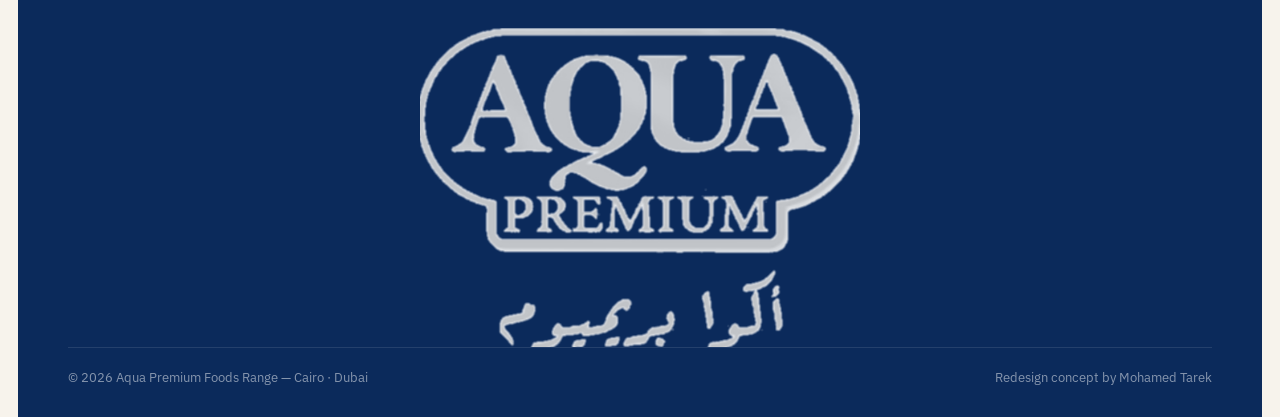
==== commit 509e2ee6: "Show the logo in the hero and footer Hero: the logo signs the headline as a letterhead mark beside t" ====
--- a/index.html
+++ b/index.html
@@ -416,7 +416,21 @@
 .bintro.fly::before{opacity:0}
 .bintro.fly .bintro-line{opacity:0}
 .bintro.fly .bintro-logo{animation:none;opacity:1;scale:1;transition:transform .9s var(--ease)}
-html.bi-on .nav-logo img{visibility:hidden}
+
+/* ---------- logo in the hero: a letterhead signature above the headline ---------- */
+.signet{display:flex;align-items:center;gap:clamp(14px,1.6vw,22px);flex-wrap:wrap;animation:signetIn 1s var(--ease) both}
+.signet-logo{height:clamp(58px,5.6vw,80px);width:auto;display:block}
+.signet-rule{width:1px;height:clamp(38px,3.6vw,52px);background:var(--line)}
+@keyframes signetIn{from{opacity:0;transform:translateY(10px)}}
+html.bi-on .signet{animation:none}
+html.bi-on .signet-logo{visibility:hidden}
+@media (max-width:560px){.signet{gap:12px}.signet-logo{height:52px}.signet-rule{height:34px}}
+@media (prefers-reduced-motion:reduce){.signet{animation:none}}
+/* ---------- footer sign-off: the real logo instead of the typed wordmark ---------- */
+.mark{line-height:0;margin-top:clamp(50px,6vw,80px)}
+.mark img{width:min(64vw,440px);height:auto;margin-inline:auto;opacity:.92;transition:opacity .6s,transform .6s var(--ease)}
+.mark:hover{color:inherit}
+.mark:hover img{opacity:1;transform:translateY(-4px)}
 </style>
 </head>
 <body>
@@ -448,7 +462,7 @@
 <section class="hero" id="top">
   <div class="wrap hero-grid">
     <div>
-      <span class="eyebrow"><i>✦</i><span data-ar="حلول الجملة · القاهرة · دبي">Wholesale supply · Cairo · Dubai</span></span>
+      <div class="signet"><img class="signet-logo" src="assets/img/logo-navy.png" alt="Aqua Premium" width="548" height="398"><span class="signet-rule" aria-hidden="true"></span><span class="eyebrow"><i>✦</i><span data-ar="حلول الجملة · القاهرة · دبي">Wholesale supply · Cairo · Dubai</span></span></div>
       <h1 class="split" data-split data-ar="مخزن كامل من المعلبات والمجمدات، <em>بمورّد واحد.</em>">A whole pantry of canned &amp; frozen, <em>from one supplier.</em></h1>
       <p class="sub rv" data-ar="تونة وبقوليات وخضروات ومجمدات بجودة HACCP — لسلاسل التجزئة والموزعين والمطاعم في أكثر من 50 دولة. الطلبات تبدأ من 50 كرتونة فقط.">Tuna, legumes, vegetables and frozen lines to HACCP standards — for retailers, distributors and restaurants in 50+ countries. Orders start from just 50 cartons.</p>
       <div class="hero-cta rv">
@@ -708,7 +722,7 @@
       <div><h4 data-ar="المنتجات">Products</h4><ul id="fProds"></ul></div>
       <div><h4 data-ar="تواصل">Contact</h4><ul><li><a href="mailto:info@pureibs.com">info@pureibs.com</a></li><li><a href="mailto:marketing@pureibs.com">marketing@pureibs.com</a></li><li><a href="mailto:info@pureosho-trading.com">info@pureosho-trading.com</a></li><li><a href="tel:+97143800899" dir="ltr">+971 4 380 0899</a></li></ul></div>
     </div>
-    <div class="mark" aria-hidden="true">Aqua Premium</div>
+    <div class="mark" aria-hidden="true"><img src="assets/img/logo-white.png" alt="" width="548" height="398" loading="lazy"></div>
     <div class="f-bot"><span>© <span id="yr"></span> <span data-ar="أكوا بريميوم فودز — القاهرة · دبي">Aqua Premium Foods Range — Cairo · Dubai</span></span><span data-ar="إعادة تصميم: محمد طارق">Redesign concept by Mohamed Tarek</span></div>
   </div>
 </footer>
@@ -937,7 +951,7 @@
 (() => {
   const root = document.documentElement, box = document.querySelector('.bintro');
   if (!box || !root.classList.contains('bi-on')) return;
-  const logo = box.querySelector('.bintro-logo'), target = document.querySelector('.nav-logo img');
+  const logo = box.querySelector('.bintro-logo'), hero = document.querySelector('.signet-logo'), target = hero && hero.getBoundingClientRect().bottom > 0 ? hero : document.querySelector('.nav-logo img');
   let done = false;
   const finish = () => {
     if (done) return; done = true;
